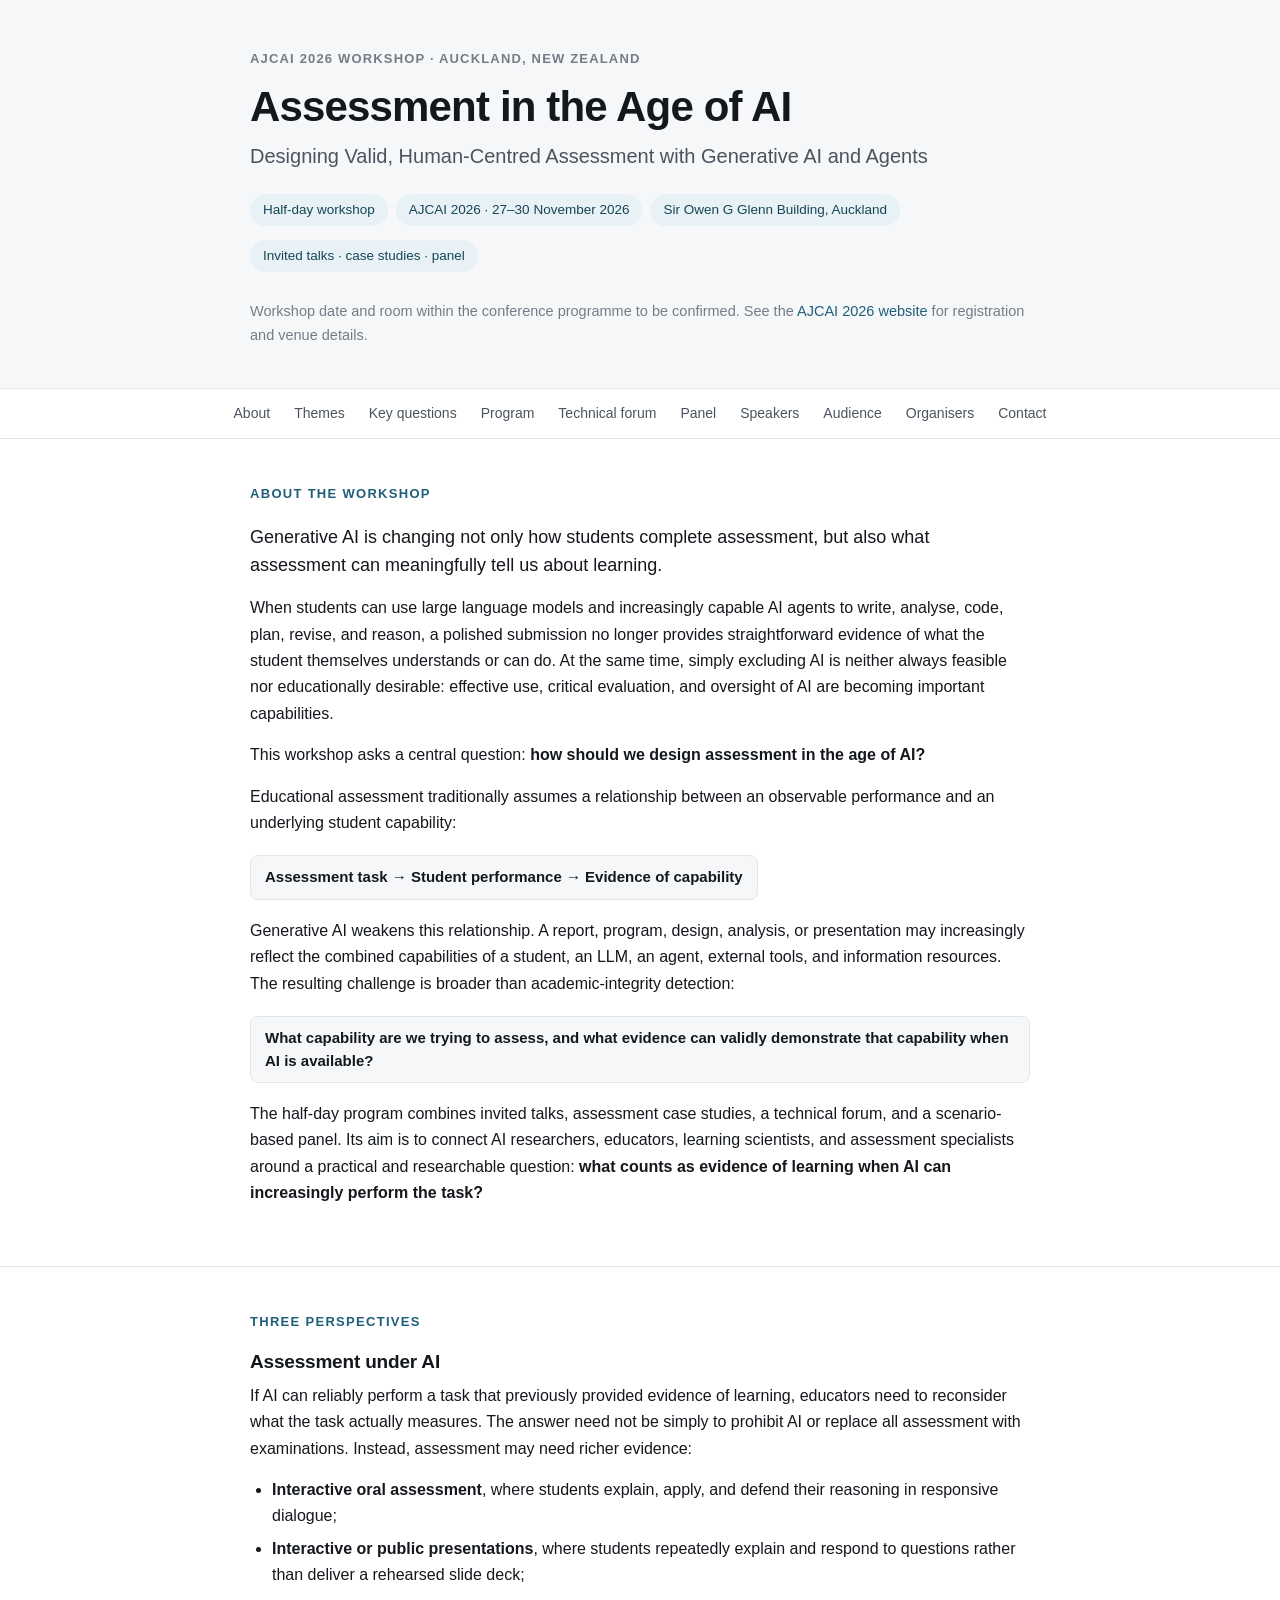
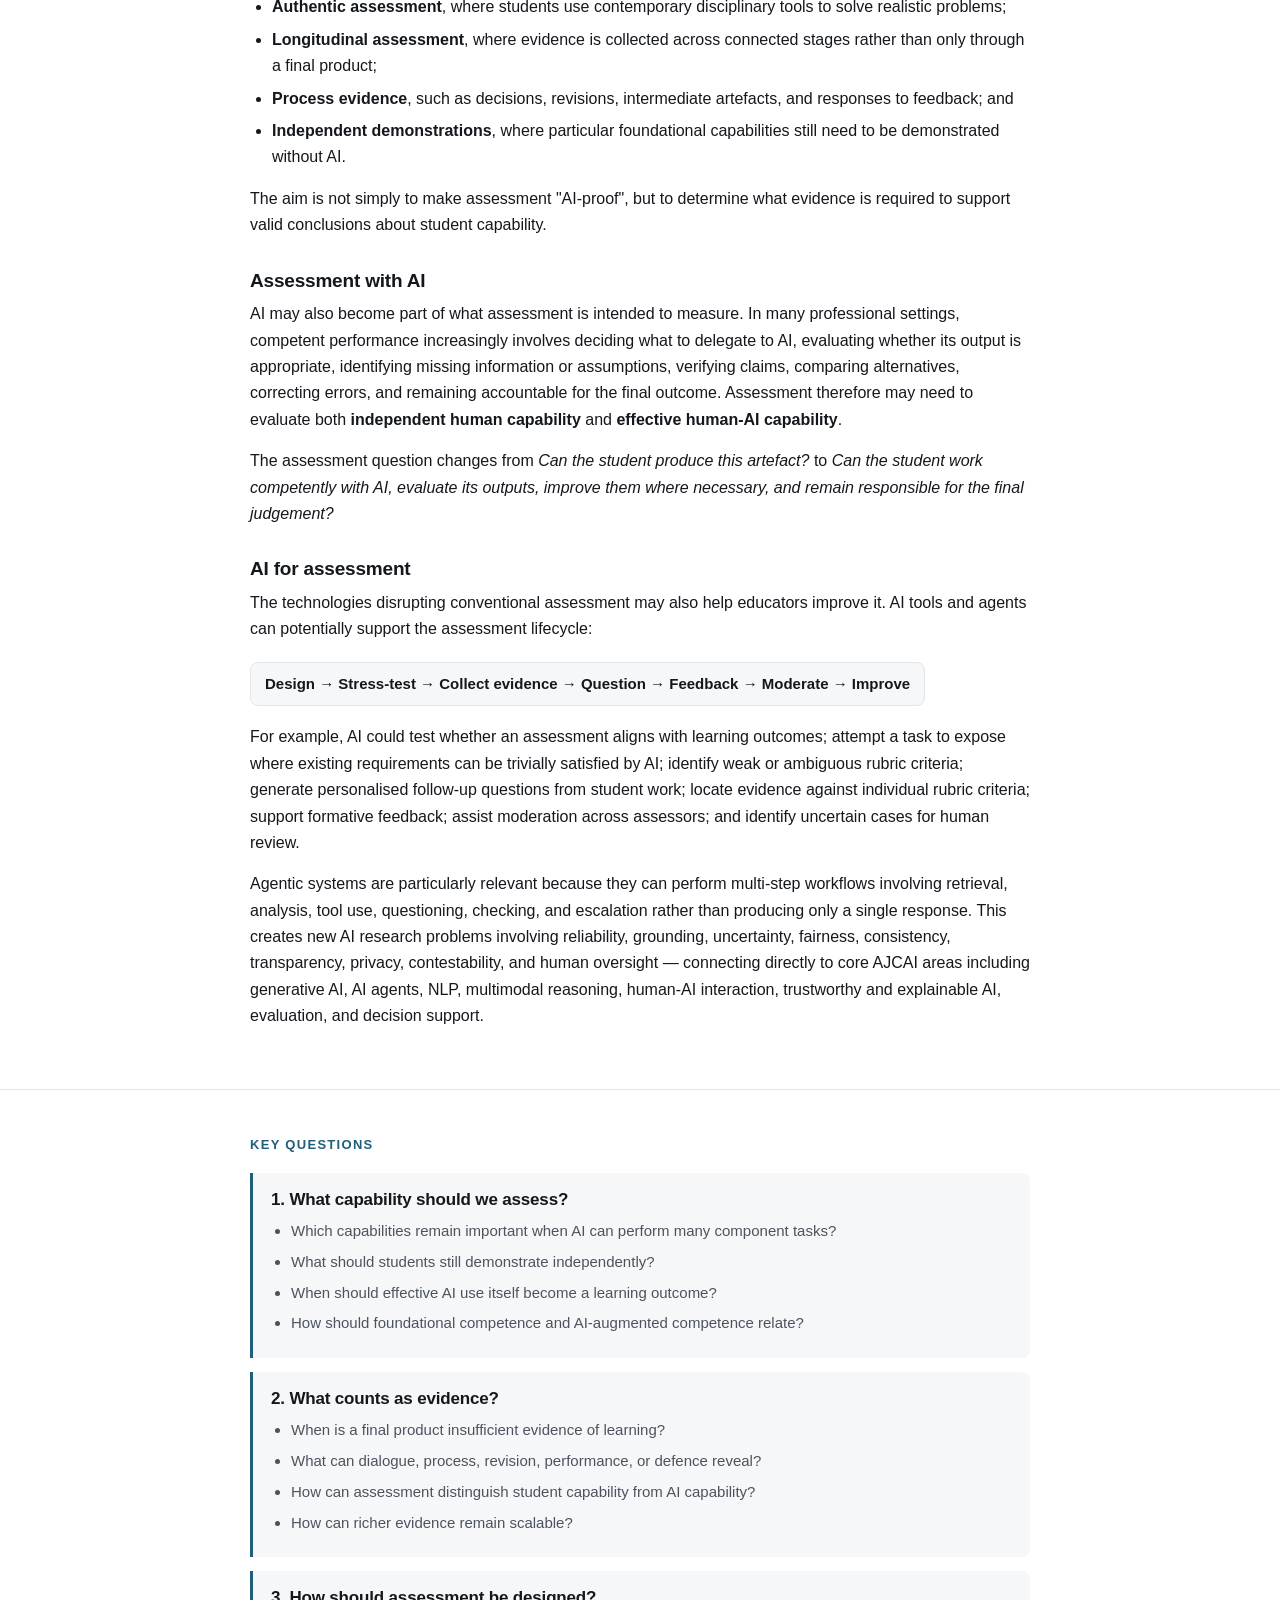
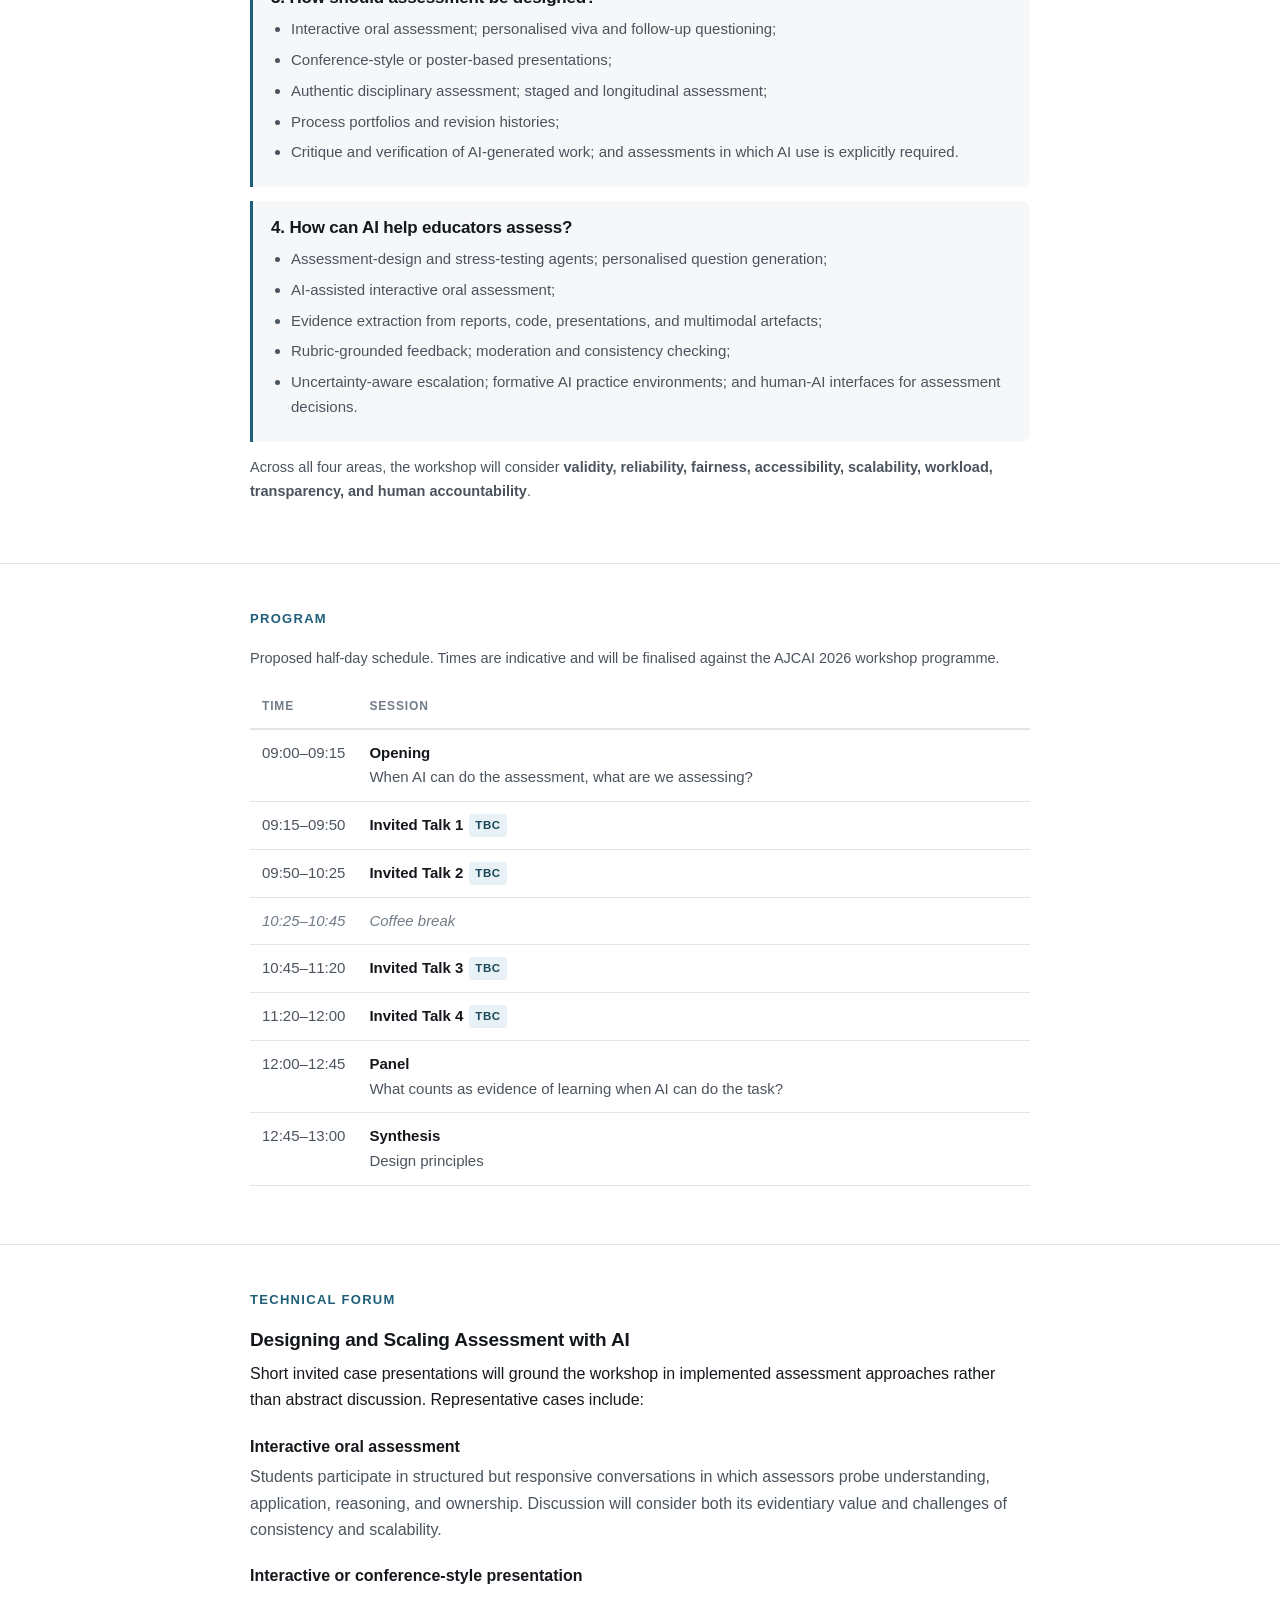
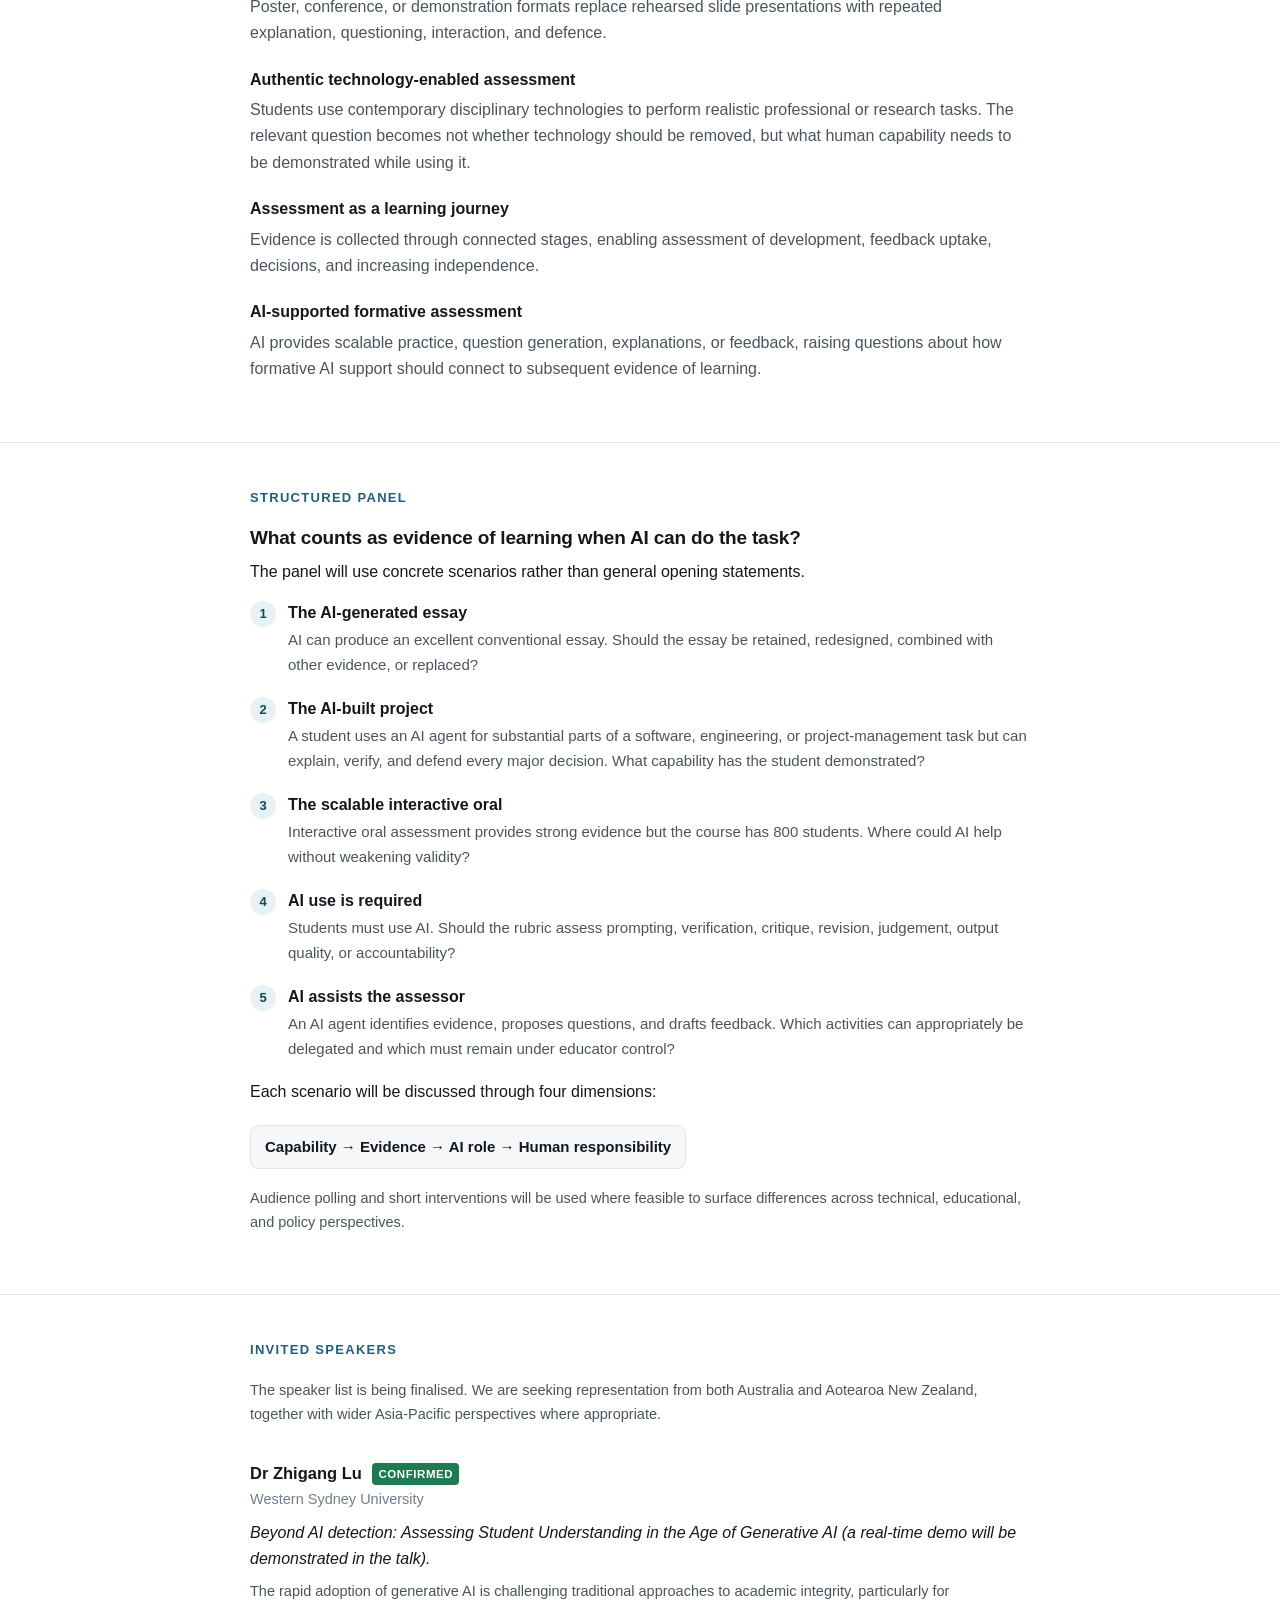
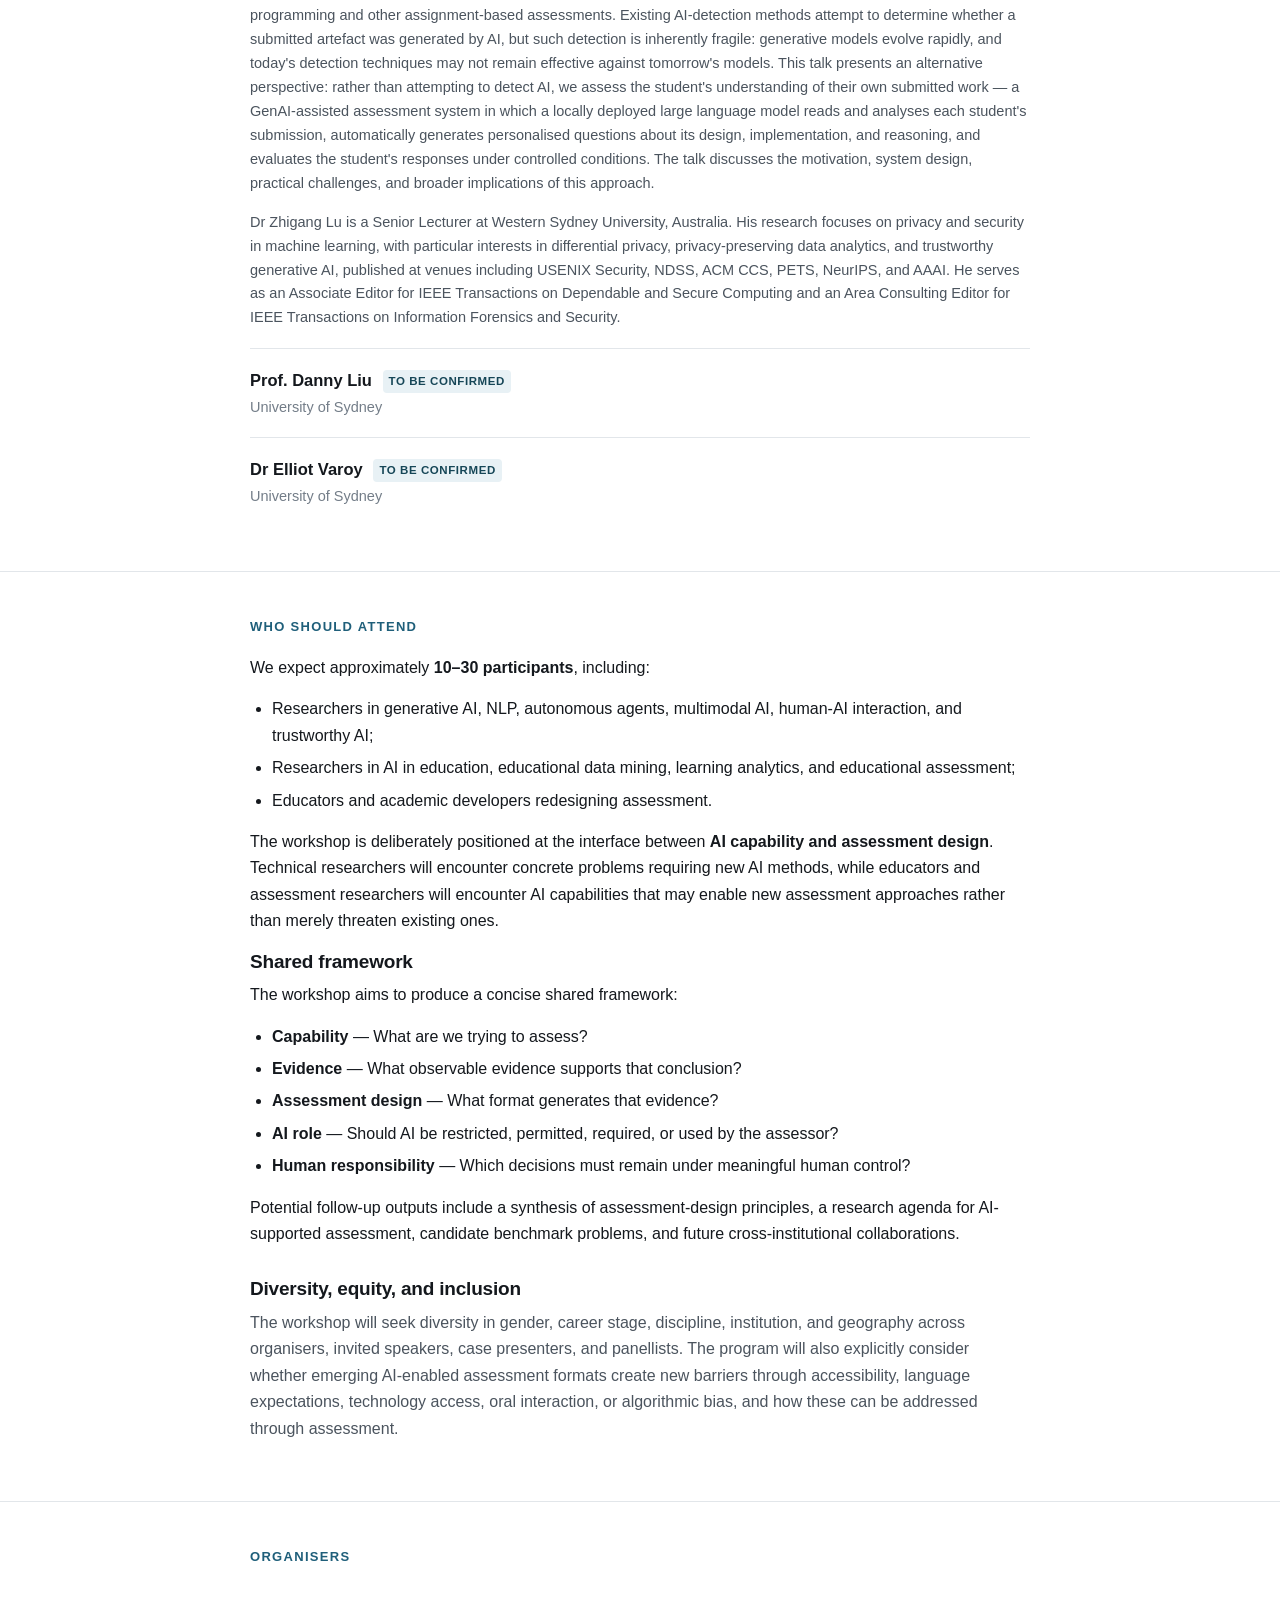
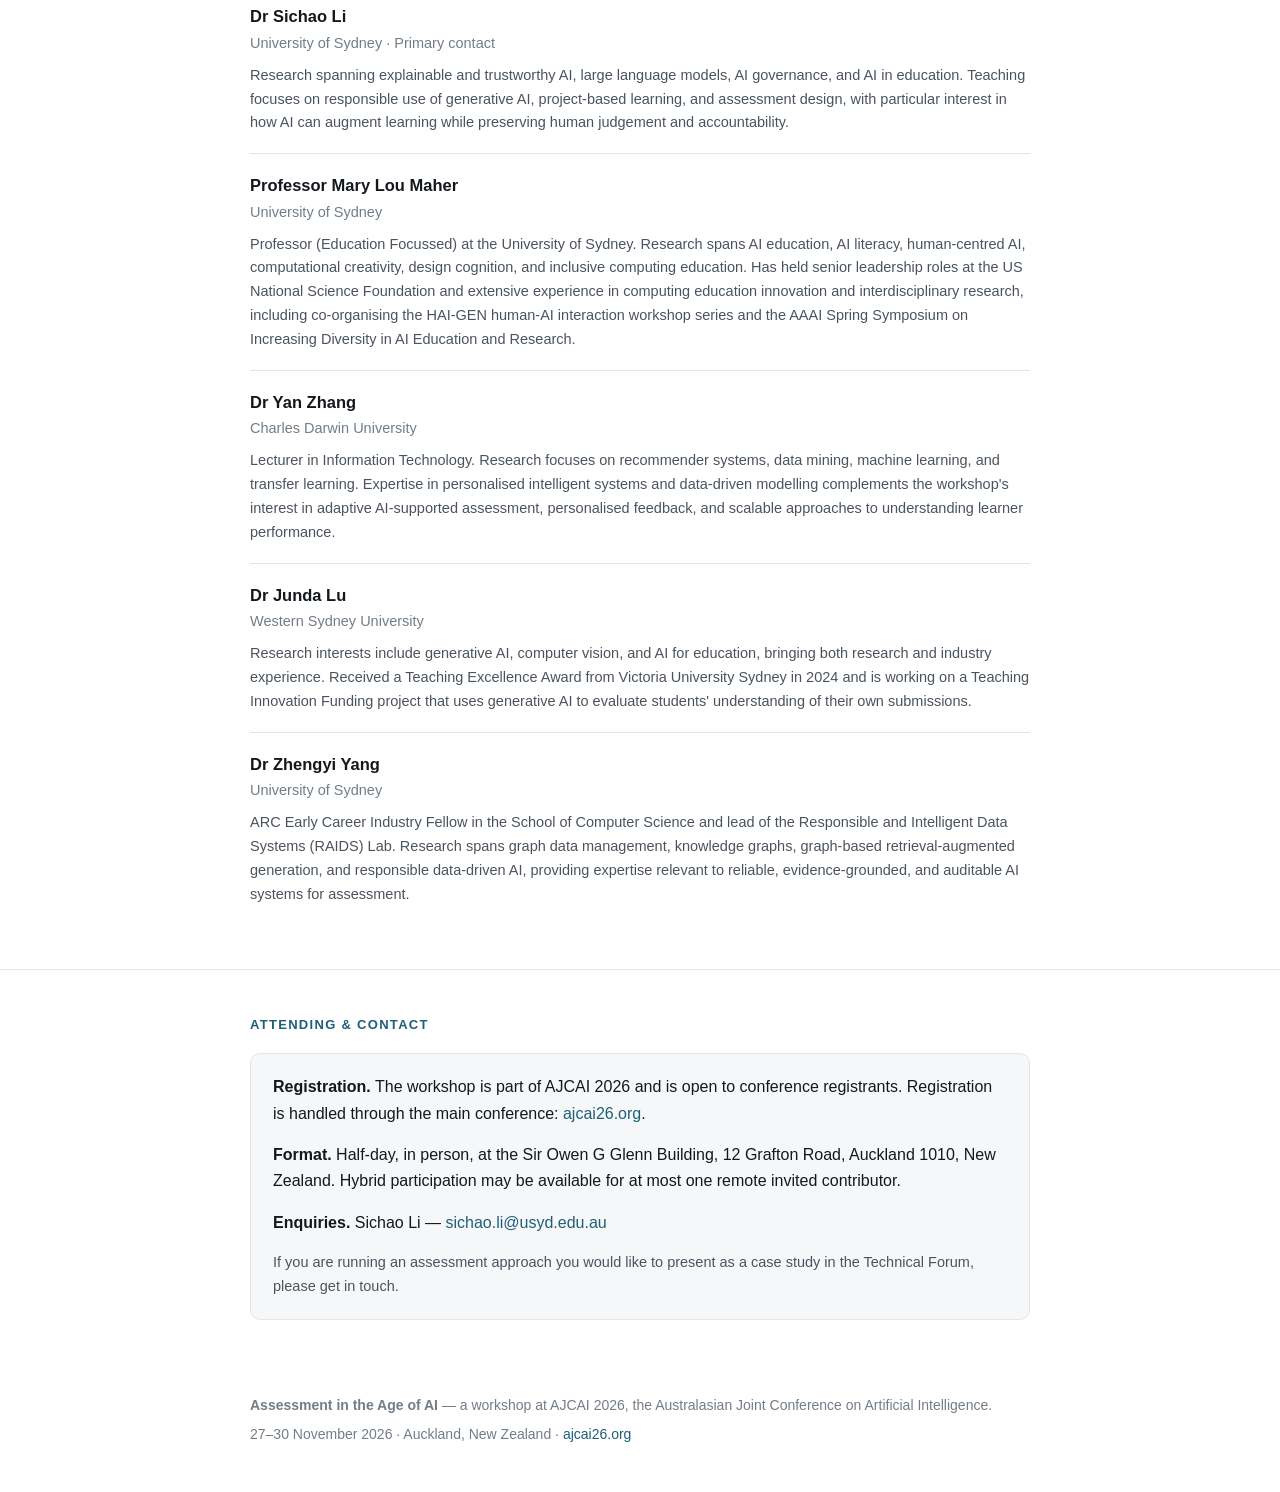
==== index.html @ f1d62c98 "Add files via upload" ====
<!DOCTYPE html>
<html lang="en">
<head>
<meta charset="utf-8">
<meta name="viewport" content="width=device-width, initial-scale=1, viewport-fit=cover">
<title>Assessment in the Age of AI — AJCAI 2026 Workshop</title>
<meta name="description" content="Half-day workshop at AJCAI 2026, Auckland: designing valid, human-centred assessment with generative AI and agents.">
<meta property="og:title" content="Assessment in the Age of AI — AJCAI 2026 Workshop">
<meta property="og:description" content="Half-day workshop at AJCAI 2026, Auckland, New Zealand. What counts as evidence of learning when AI can perform the task?">
<meta property="og:type" content="website">
<style>
  :root{
    --bg:#ffffff;
    --bg-alt:#f6f7f9;
    --ink:#14181d;
    --ink-soft:#4b545e;
    --ink-faint:#737d88;
    --rule:#e2e6ea;
    --accent:#1f5f7a;
    --accent-soft:#e8f1f5;
    --accent-ink:#164657;
    --maxw:820px;
  }
  @media (prefers-color-scheme: dark){
    :root{
      --bg:#14171a;
      --bg-alt:#1b1f23;
      --ink:#e9edf1;
      --ink-soft:#b4bcc5;
      --ink-faint:#8d96a0;
      --rule:#2b3137;
      --accent:#7fc0dc;
      --accent-soft:#1d2a31;
      --accent-ink:#a6d6ec;
    }
  }
  *{box-sizing:border-box}
  html{scroll-behavior:smooth;scroll-padding-top:70px}
  body{
    margin:0;
    background:var(--bg);
    color:var(--ink);
    font:16px/1.65 -apple-system,BlinkMacSystemFont,"Segoe UI",Inter,Roboto,Helvetica,Arial,sans-serif;
    -webkit-font-smoothing:antialiased;
  }
  a{color:var(--accent);text-decoration:none}
  a:hover{text-decoration:underline}
  .wrap{max-width:var(--maxw);margin:0 auto;padding:0 20px}

  /* ---------- header ---------- */
  header.hero{
    border-bottom:1px solid var(--rule);
    background:var(--bg-alt);
    padding:calc(48px + env(safe-area-inset-top,0px)) 0 40px;
  }
  .eyebrow{
    font-size:13px;letter-spacing:.09em;text-transform:uppercase;
    color:var(--ink-faint);font-weight:600;margin:0 0 14px;
  }
  h1{
    font-size:clamp(28px,5.2vw,42px);
    line-height:1.15;letter-spacing:-.02em;margin:0 0 10px;font-weight:700;
  }
  .subtitle{
    font-size:clamp(16px,2.6vw,20px);color:var(--ink-soft);
    margin:0 0 24px;font-weight:400;line-height:1.4;
  }
  .facts{display:flex;flex-wrap:wrap;gap:8px;margin:0 0 22px;padding:0;list-style:none}
  .facts li{
    background:var(--accent-soft);color:var(--accent-ink);
    border-radius:999px;padding:5px 13px;font-size:13.5px;font-weight:500;
  }
  .hero-note{font-size:14.5px;color:var(--ink-faint);margin:0}

  /* ---------- nav ---------- */
  nav{
    position:sticky;top:env(safe-area-inset-top,0px);z-index:10;
    background:var(--bg);
    background:color-mix(in srgb,var(--bg) 92%,transparent);
    backdrop-filter:saturate(140%) blur(8px);
    border-bottom:1px solid var(--rule);
  }
  nav .wrap{display:flex;gap:2px;overflow-x:auto;padding-top:4px;padding-bottom:4px;-webkit-overflow-scrolling:touch}
  @media (min-width:700px){
    nav .wrap{flex-wrap:wrap;overflow-x:visible;justify-content:center;max-width:1060px}
  }
  nav a{
    white-space:nowrap;padding:9px 11px;font-size:14px;font-weight:500;
    color:var(--ink-soft);border-radius:6px;
  }
  nav a:hover{background:var(--bg-alt);color:var(--ink);text-decoration:none}

  /* ---------- sections ---------- */
  section{padding:44px 0;border-bottom:1px solid var(--rule)}
  section:last-of-type{border-bottom:none}
  h2{
    font-size:13px;letter-spacing:.1em;text-transform:uppercase;
    color:var(--accent);font-weight:700;margin:0 0 18px;
  }
  h3{font-size:19px;line-height:1.3;margin:30px 0 8px;font-weight:650;letter-spacing:-.01em}
  h3:first-of-type{margin-top:0}
  h4{font-size:16px;margin:20px 0 4px;font-weight:650}
  p{margin:0 0 15px}
  p.lead{font-size:18px;line-height:1.6}
  ul{margin:0 0 15px;padding-left:22px}
  li{margin:0 0 6px}
  strong{font-weight:650}
  .muted{color:var(--ink-soft)}
  .small{font-size:14.5px}

  .chain{
    display:inline-block;background:var(--bg-alt);border:1px solid var(--rule);
    border-radius:8px;padding:10px 14px;font-size:15px;font-weight:600;
    margin:4px 0 18px;line-height:1.5;
  }

  .qcard{
    border-left:3px solid var(--accent);
    background:var(--bg-alt);
    border-radius:0 8px 8px 0;
    padding:16px 18px;margin:0 0 14px;
  }
  .qcard h3{margin:0 0 8px;font-size:17px}
  .qcard ul{margin:0;padding-left:20px}
  .qcard li{font-size:15px;color:var(--ink-soft)}

  /* ---------- program table ---------- */
  .table-scroll{overflow-x:auto;margin:0 0 14px}
  table{border-collapse:collapse;width:100%;font-size:15px;min-width:460px}
  th,td{text-align:left;padding:11px 12px;border-bottom:1px solid var(--rule);vertical-align:top}
  th{
    font-size:12px;letter-spacing:.07em;text-transform:uppercase;
    color:var(--ink-faint);font-weight:600;border-bottom:2px solid var(--rule);
  }
  td.time{white-space:nowrap;font-variant-numeric:tabular-nums;color:var(--ink-soft);width:1%}
  td .sess{font-weight:650}
  tr.brk td{color:var(--ink-faint);font-style:italic}
  .tbd{
    display:inline-block;font-size:11.5px;letter-spacing:.05em;text-transform:uppercase;
    background:var(--accent-soft);color:var(--accent-ink);border-radius:4px;
    padding:2px 6px;font-weight:650;vertical-align:1px;margin-left:6px;
  }

  /* ---------- people ---------- */
  .person{padding:18px 0;border-bottom:1px solid var(--rule)}
  .person:last-child{border-bottom:none}
  .person .name{font-weight:650;font-size:16.5px;margin:0}
  .person .affil{color:var(--ink-faint);font-size:14.5px;margin:1px 0 8px}
  .person p:last-child{margin-bottom:0}
  .talk-title{font-style:italic;margin:0 0 8px}

  .grid{display:grid;grid-template-columns:repeat(auto-fit,minmax(230px,1fr));gap:18px}
  .grid .person{border-bottom:none;padding:0}

  /* ---------- scenarios ---------- */
  ol.scen{counter-reset:s;list-style:none;padding:0;margin:0 0 18px}
  ol.scen li{
    counter-increment:s;position:relative;padding:0 0 0 38px;margin:0 0 18px;
  }
  ol.scen li::before{
    content:counter(s);position:absolute;left:0;top:1px;
    width:26px;height:26px;border-radius:50%;
    background:var(--accent-soft);color:var(--accent-ink);
    font-size:13px;font-weight:700;display:grid;place-items:center;
  }
  ol.scen .sname{font-weight:650;display:block}
  ol.scen p{margin:2px 0 0;color:var(--ink-soft);font-size:15px}

  /* ---------- contact ---------- */
  .contact-box{
    background:var(--bg-alt);border:1px solid var(--rule);
    border-radius:10px;padding:20px 22px;
  }
  .contact-box p:last-child{margin-bottom:0}

  footer{
    padding:30px 0 calc(40px + env(safe-area-inset-bottom,0px));
    color:var(--ink-faint);font-size:14px;
  }
  footer p{margin:0 0 6px}
</style>
</head>
<body>

<header class="hero">
  <div class="wrap">
    <p class="eyebrow">AJCAI 2026 Workshop · Auckland, New Zealand</p>
    <h1>Assessment in the Age of AI</h1>
    <p class="subtitle">Designing Valid, Human-Centred Assessment with Generative AI and Agents</p>
    <ul class="facts">
      <li>Half-day workshop</li>
      <li>AJCAI 2026 · 27–30 November 2026</li>
      <li>Sir Owen G Glenn Building, Auckland</li>
      <li>Invited talks · case studies · panel</li>
    </ul>
    <p class="hero-note">Workshop date and room within the conference programme to be confirmed. See the <a href="https://ajcai26.org/">AJCAI 2026 website</a> for registration and venue details.</p>
  </div>
</header>

<nav>
  <div class="wrap">
    <a href="#about">About</a>
    <a href="#themes">Themes</a>
    <a href="#questions">Key questions</a>
    <a href="#program">Program</a>
    <a href="#forum">Technical forum</a>
    <a href="#panel">Panel</a>
    <a href="#speakers">Speakers</a>
    <a href="#audience">Audience</a>
    <a href="#organisers">Organisers</a>
    <a href="#contact">Contact</a>
  </div>
</nav>

<main>

<section id="about">
  <div class="wrap">
    <h2>About the workshop</h2>
    <p class="lead">Generative AI is changing not only how students complete assessment, but also what assessment can meaningfully tell us about learning.</p>
    <p>When students can use large language models and increasingly capable AI agents to write, analyse, code, plan, revise, and reason, a polished submission no longer provides straightforward evidence of what the student themselves understands or can do. At the same time, simply excluding AI is neither always feasible nor educationally desirable: effective use, critical evaluation, and oversight of AI are becoming important capabilities.</p>
    <p>This workshop asks a central question: <strong>how should we design assessment in the age of AI?</strong></p>
    <p>Educational assessment traditionally assumes a relationship between an observable performance and an underlying student capability:</p>
    <p class="chain">Assessment task → Student performance → Evidence of capability</p>
    <p>Generative AI weakens this relationship. A report, program, design, analysis, or presentation may increasingly reflect the combined capabilities of a student, an LLM, an agent, external tools, and information resources. The resulting challenge is broader than academic-integrity detection:</p>
    <p class="chain">What capability are we trying to assess, and what evidence can validly demonstrate that capability when AI is available?</p>
    <p>The half-day program combines invited talks, assessment case studies, a technical forum, and a scenario-based panel. Its aim is to connect AI researchers, educators, learning scientists, and assessment specialists around a practical and researchable question: <strong>what counts as evidence of learning when AI can increasingly perform the task?</strong></p>
  </div>
</section>

<section id="themes">
  <div class="wrap">
    <h2>Three perspectives</h2>

    <h3>Assessment under AI</h3>
    <p>If AI can reliably perform a task that previously provided evidence of learning, educators need to reconsider what the task actually measures. The answer need not be simply to prohibit AI or replace all assessment with examinations. Instead, assessment may need richer evidence:</p>
    <ul>
      <li><strong>Interactive oral assessment</strong>, where students explain, apply, and defend their reasoning in responsive dialogue;</li>
      <li><strong>Interactive or public presentations</strong>, where students repeatedly explain and respond to questions rather than deliver a rehearsed slide deck;</li>
      <li><strong>Authentic assessment</strong>, where students use contemporary disciplinary tools to solve realistic problems;</li>
      <li><strong>Longitudinal assessment</strong>, where evidence is collected across connected stages rather than only through a final product;</li>
      <li><strong>Process evidence</strong>, such as decisions, revisions, intermediate artefacts, and responses to feedback; and</li>
      <li><strong>Independent demonstrations</strong>, where particular foundational capabilities still need to be demonstrated without AI.</li>
    </ul>
    <p>The aim is not simply to make assessment "AI-proof", but to determine what evidence is required to support valid conclusions about student capability.</p>

    <h3>Assessment with AI</h3>
    <p>AI may also become part of what assessment is intended to measure. In many professional settings, competent performance increasingly involves deciding what to delegate to AI, evaluating whether its output is appropriate, identifying missing information or assumptions, verifying claims, comparing alternatives, correcting errors, and remaining accountable for the final outcome. Assessment therefore may need to evaluate both <strong>independent human capability</strong> and <strong>effective human-AI capability</strong>.</p>
    <p>The assessment question changes from <em>Can the student produce this artefact?</em> to <em>Can the student work competently with AI, evaluate its outputs, improve them where necessary, and remain responsible for the final judgement?</em></p>

    <h3>AI for assessment</h3>
    <p>The technologies disrupting conventional assessment may also help educators improve it. AI tools and agents can potentially support the assessment lifecycle:</p>
    <p class="chain">Design → Stress-test → Collect evidence → Question → Feedback → Moderate → Improve</p>
    <p>For example, AI could test whether an assessment aligns with learning outcomes; attempt a task to expose where existing requirements can be trivially satisfied by AI; identify weak or ambiguous rubric criteria; generate personalised follow-up questions from student work; locate evidence against individual rubric criteria; support formative feedback; assist moderation across assessors; and identify uncertain cases for human review.</p>
    <p>Agentic systems are particularly relevant because they can perform multi-step workflows involving retrieval, analysis, tool use, questioning, checking, and escalation rather than producing only a single response. This creates new AI research problems involving reliability, grounding, uncertainty, fairness, consistency, transparency, privacy, contestability, and human oversight — connecting directly to core AJCAI areas including generative AI, AI agents, NLP, multimodal reasoning, human-AI interaction, trustworthy and explainable AI, evaluation, and decision support.</p>
  </div>
</section>

<section id="questions">
  <div class="wrap">
    <h2>Key questions</h2>

    <div class="qcard">
      <h3>1. What capability should we assess?</h3>
      <ul>
        <li>Which capabilities remain important when AI can perform many component tasks?</li>
        <li>What should students still demonstrate independently?</li>
        <li>When should effective AI use itself become a learning outcome?</li>
        <li>How should foundational competence and AI-augmented competence relate?</li>
      </ul>
    </div>

    <div class="qcard">
      <h3>2. What counts as evidence?</h3>
      <ul>
        <li>When is a final product insufficient evidence of learning?</li>
        <li>What can dialogue, process, revision, performance, or defence reveal?</li>
        <li>How can assessment distinguish student capability from AI capability?</li>
        <li>How can richer evidence remain scalable?</li>
      </ul>
    </div>

    <div class="qcard">
      <h3>3. How should assessment be designed?</h3>
      <ul>
        <li>Interactive oral assessment; personalised viva and follow-up questioning;</li>
        <li>Conference-style or poster-based presentations;</li>
        <li>Authentic disciplinary assessment; staged and longitudinal assessment;</li>
        <li>Process portfolios and revision histories;</li>
        <li>Critique and verification of AI-generated work; and assessments in which AI use is explicitly required.</li>
      </ul>
    </div>

    <div class="qcard">
      <h3>4. How can AI help educators assess?</h3>
      <ul>
        <li>Assessment-design and stress-testing agents; personalised question generation;</li>
        <li>AI-assisted interactive oral assessment;</li>
        <li>Evidence extraction from reports, code, presentations, and multimodal artefacts;</li>
        <li>Rubric-grounded feedback; moderation and consistency checking;</li>
        <li>Uncertainty-aware escalation; formative AI practice environments; and human-AI interfaces for assessment decisions.</li>
      </ul>
    </div>

    <p class="small muted">Across all four areas, the workshop will consider <strong>validity, reliability, fairness, accessibility, scalability, workload, transparency, and human accountability</strong>.</p>
  </div>
</section>

<section id="program">
  <div class="wrap">
    <h2>Program</h2>
    <p class="small muted">Proposed half-day schedule. Times are indicative and will be finalised against the AJCAI 2026 workshop programme.</p>
    <div class="table-scroll">
      <table>
        <thead>
          <tr><th>Time</th><th>Session</th></tr>
        </thead>
        <tbody>
          <tr>
            <td class="time">09:00–09:15</td>
            <td><span class="sess">Opening</span><br><span class="muted">When AI can do the assessment, what are we assessing?</span></td>
          </tr>
          <tr><td class="time">09:15–09:50</td><td><span class="sess">Invited Talk 1</span><span class="tbd">TBC</span></td></tr>
          <tr><td class="time">09:50–10:25</td><td><span class="sess">Invited Talk 2</span><span class="tbd">TBC</span></td></tr>
          <tr class="brk"><td class="time">10:25–10:45</td><td>Coffee break</td></tr>
          <tr><td class="time">10:45–11:20</td><td><span class="sess">Invited Talk 3</span><span class="tbd">TBC</span></td></tr>
          <tr><td class="time">11:20–12:00</td><td><span class="sess">Invited Talk 4</span><span class="tbd">TBC</span></td></tr>
          <tr>
            <td class="time">12:00–12:45</td>
            <td><span class="sess">Panel</span><br><span class="muted">What counts as evidence of learning when AI can do the task?</span></td>
          </tr>
          <tr>
            <td class="time">12:45–13:00</td>
            <td><span class="sess">Synthesis</span><br><span class="muted">Design principles</span></td>
          </tr>
        </tbody>
      </table>
    </div>
  </div>
</section>

<section id="forum">
  <div class="wrap">
    <h2>Technical forum</h2>
    <h3>Designing and Scaling Assessment with AI</h3>
    <p>Short invited case presentations will ground the workshop in implemented assessment approaches rather than abstract discussion. Representative cases include:</p>

    <h4>Interactive oral assessment</h4>
    <p class="muted">Students participate in structured but responsive conversations in which assessors probe understanding, application, reasoning, and ownership. Discussion will consider both its evidentiary value and challenges of consistency and scalability.</p>

    <h4>Interactive or conference-style presentation</h4>
    <p class="muted">Poster, conference, or demonstration formats replace rehearsed slide presentations with repeated explanation, questioning, interaction, and defence.</p>

    <h4>Authentic technology-enabled assessment</h4>
    <p class="muted">Students use contemporary disciplinary technologies to perform realistic professional or research tasks. The relevant question becomes not whether technology should be removed, but what human capability needs to be demonstrated while using it.</p>

    <h4>Assessment as a learning journey</h4>
    <p class="muted">Evidence is collected through connected stages, enabling assessment of development, feedback uptake, decisions, and increasing independence.</p>

    <h4>AI-supported formative assessment</h4>
    <p class="muted">AI provides scalable practice, question generation, explanations, or feedback, raising questions about how formative AI support should connect to subsequent evidence of learning.</p>
  </div>
</section>

<section id="panel">
  <div class="wrap">
    <h2>Structured panel</h2>
    <h3>What counts as evidence of learning when AI can do the task?</h3>
    <p>The panel will use concrete scenarios rather than general opening statements.</p>
    <ol class="scen">
      <li>
        <span class="sname">The AI-generated essay</span>
        <p>AI can produce an excellent conventional essay. Should the essay be retained, redesigned, combined with other evidence, or replaced?</p>
      </li>
      <li>
        <span class="sname">The AI-built project</span>
        <p>A student uses an AI agent for substantial parts of a software, engineering, or project-management task but can explain, verify, and defend every major decision. What capability has the student demonstrated?</p>
      </li>
      <li>
        <span class="sname">The scalable interactive oral</span>
        <p>Interactive oral assessment provides strong evidence but the course has 800 students. Where could AI help without weakening validity?</p>
      </li>
      <li>
        <span class="sname">AI use is required</span>
        <p>Students must use AI. Should the rubric assess prompting, verification, critique, revision, judgement, output quality, or accountability?</p>
      </li>
      <li>
        <span class="sname">AI assists the assessor</span>
        <p>An AI agent identifies evidence, proposes questions, and drafts feedback. Which activities can appropriately be delegated and which must remain under educator control?</p>
      </li>
    </ol>
    <p>Each scenario will be discussed through four dimensions:</p>
    <p class="chain">Capability → Evidence → AI role → Human responsibility</p>
    <p class="small muted">Audience polling and short interventions will be used where feasible to surface differences across technical, educational, and policy perspectives.</p>
  </div>
</section>

<section id="speakers">
  <div class="wrap">
    <h2>Invited speakers</h2>
    <p class="small muted">The speaker list is being finalised. We are seeking representation from both Australia and Aotearoa New Zealand, together with wider Asia-Pacific perspectives where appropriate.</p>

    <div class="person">
      <p class="name">Dr Zhigang Lu <span class="tbd" style="background:#1f7a52;color:#fff">Confirmed</span></p>
      <p class="affil">Western Sydney University</p>
      <p class="talk-title">Beyond AI detection: Assessing Student Understanding in the Age of Generative AI (a real-time demo will be demonstrated in the talk).</p>
      <p class="muted small">The rapid adoption of generative AI is challenging traditional approaches to academic integrity, particularly for programming and other assignment-based assessments. Existing AI-detection methods attempt to determine whether a submitted artefact was generated by AI, but such detection is inherently fragile: generative models evolve rapidly, and today's detection techniques may not remain effective against tomorrow's models. This talk presents an alternative perspective: rather than attempting to detect AI, we assess the student's understanding of their own submitted work — a GenAI-assisted assessment system in which a locally deployed large language model reads and analyses each student's submission, automatically generates personalised questions about its design, implementation, and reasoning, and evaluates the student's responses under controlled conditions. The talk discusses the motivation, system design, practical challenges, and broader implications of this approach.</p>
      <p class="muted small">Dr Zhigang Lu is a Senior Lecturer at Western Sydney University, Australia. His research focuses on privacy and security in machine learning, with particular interests in differential privacy, privacy-preserving data analytics, and trustworthy generative AI, published at venues including USENIX Security, NDSS, ACM CCS, PETS, NeurIPS, and AAAI. He serves as an Associate Editor for IEEE Transactions on Dependable and Secure Computing and an Area Consulting Editor for IEEE Transactions on Information Forensics and Security.</p>
    </div>

    <div class="person">
      <p class="name">Prof. Danny Liu <span class="tbd">To be confirmed</span></p>
      <p class="affil">University of Sydney</p>
    </div>

    <div class="person">
      <p class="name">Dr Elliot Varoy <span class="tbd">To be confirmed</span></p>
      <p class="affil">University of Sydney</p>
    </div>
  </div>
</section>

<section id="audience">
  <div class="wrap">
    <h2>Who should attend</h2>
    <p>We expect approximately <strong>10–30 participants</strong>, including:</p>
    <ul>
      <li>Researchers in generative AI, NLP, autonomous agents, multimodal AI, human-AI interaction, and trustworthy AI;</li>
      <li>Researchers in AI in education, educational data mining, learning analytics, and educational assessment;</li>
      <li>Educators and academic developers redesigning assessment.</li>
    </ul>
    <p>The workshop is deliberately positioned at the interface between <strong>AI capability and assessment design</strong>. Technical researchers will encounter concrete problems requiring new AI methods, while educators and assessment researchers will encounter AI capabilities that may enable new assessment approaches rather than merely threaten existing ones.</p>

    <h3>Shared framework</h3>
    <p>The workshop aims to produce a concise shared framework:</p>
    <ul>
      <li><strong>Capability</strong> — What are we trying to assess?</li>
      <li><strong>Evidence</strong> — What observable evidence supports that conclusion?</li>
      <li><strong>Assessment design</strong> — What format generates that evidence?</li>
      <li><strong>AI role</strong> — Should AI be restricted, permitted, required, or used by the assessor?</li>
      <li><strong>Human responsibility</strong> — Which decisions must remain under meaningful human control?</li>
    </ul>
    <p>Potential follow-up outputs include a synthesis of assessment-design principles, a research agenda for AI-supported assessment, candidate benchmark problems, and future cross-institutional collaborations.</p>

    <h3>Diversity, equity, and inclusion</h3>
    <p class="muted">The workshop will seek diversity in gender, career stage, discipline, institution, and geography across organisers, invited speakers, case presenters, and panellists. The program will also explicitly consider whether emerging AI-enabled assessment formats create new barriers through accessibility, language expectations, technology access, oral interaction, or algorithmic bias, and how these can be addressed through assessment.</p>
  </div>
</section>

<section id="organisers">
  <div class="wrap">
    <h2>Organisers</h2>

    <div class="person">
      <p class="name">Dr Sichao Li</p>
      <p class="affil">University of Sydney · Primary contact</p>
      <p class="muted small">Research spanning explainable and trustworthy AI, large language models, AI governance, and AI in education. Teaching focuses on responsible use of generative AI, project-based learning, and assessment design, with particular interest in how AI can augment learning while preserving human judgement and accountability.</p>
    </div>

    <div class="person">
      <p class="name">Professor Mary Lou Maher</p>
      <p class="affil">University of Sydney</p>
      <p class="muted small">Professor (Education Focussed) at the University of Sydney. Research spans AI education, AI literacy, human-centred AI, computational creativity, design cognition, and inclusive computing education. Has held senior leadership roles at the US National Science Foundation and extensive experience in computing education innovation and interdisciplinary research, including co-organising the HAI-GEN human-AI interaction workshop series and the AAAI Spring Symposium on Increasing Diversity in AI Education and Research.</p>
    </div>

    <div class="person">
      <p class="name">Dr Yan Zhang</p>
      <p class="affil">Charles Darwin University</p>
      <p class="muted small">Lecturer in Information Technology. Research focuses on recommender systems, data mining, machine learning, and transfer learning. Expertise in personalised intelligent systems and data-driven modelling complements the workshop's interest in adaptive AI-supported assessment, personalised feedback, and scalable approaches to understanding learner performance.</p>
    </div>

    <div class="person">
      <p class="name">Dr Junda Lu</p>
      <p class="affil">Western Sydney University</p>
      <p class="muted small">Research interests include generative AI, computer vision, and AI for education, bringing both research and industry experience. Received a Teaching Excellence Award from Victoria University Sydney in 2024 and is working on a Teaching Innovation Funding project that uses generative AI to evaluate students' understanding of their own submissions.</p>
    </div>

    <div class="person">
      <p class="name">Dr Zhengyi Yang</p>
      <p class="affil">University of Sydney</p>
      <p class="muted small">ARC Early Career Industry Fellow in the School of Computer Science and lead of the Responsible and Intelligent Data Systems (RAIDS) Lab. Research spans graph data management, knowledge graphs, graph-based retrieval-augmented generation, and responsible data-driven AI, providing expertise relevant to reliable, evidence-grounded, and auditable AI systems for assessment.</p>
    </div>
  </div>
</section>

<section id="contact">
  <div class="wrap">
    <h2>Attending &amp; contact</h2>
    <div class="contact-box">
      <p><strong>Registration.</strong> The workshop is part of AJCAI 2026 and is open to conference registrants. Registration is handled through the main conference: <a href="https://ajcai26.org/">ajcai26.org</a>.</p>
      <p><strong>Format.</strong> Half-day, in person, at the Sir Owen G Glenn Building, 12 Grafton Road, Auckland 1010, New Zealand. Hybrid participation may be available for at most one remote invited contributor.</p>
      <p><strong>Enquiries.</strong> Sichao Li — <a href="mailto:sichao.li@usyd.edu.au">sichao.li@usyd.edu.au</a></p>
      <p class="small muted">If you are running an assessment approach you would like to present as a case study in the Technical Forum, please get in touch.</p>
    </div>
  </div>
</section>

</main>

<footer>
  <div class="wrap">
    <p><strong>Assessment in the Age of AI</strong> — a workshop at AJCAI 2026, the Australasian Joint Conference on Artificial Intelligence.</p>
    <p>27–30 November 2026 · Auckland, New Zealand · <a href="https://ajcai26.org/">ajcai26.org</a></p>
  </div>
</footer>

</body>
</html>
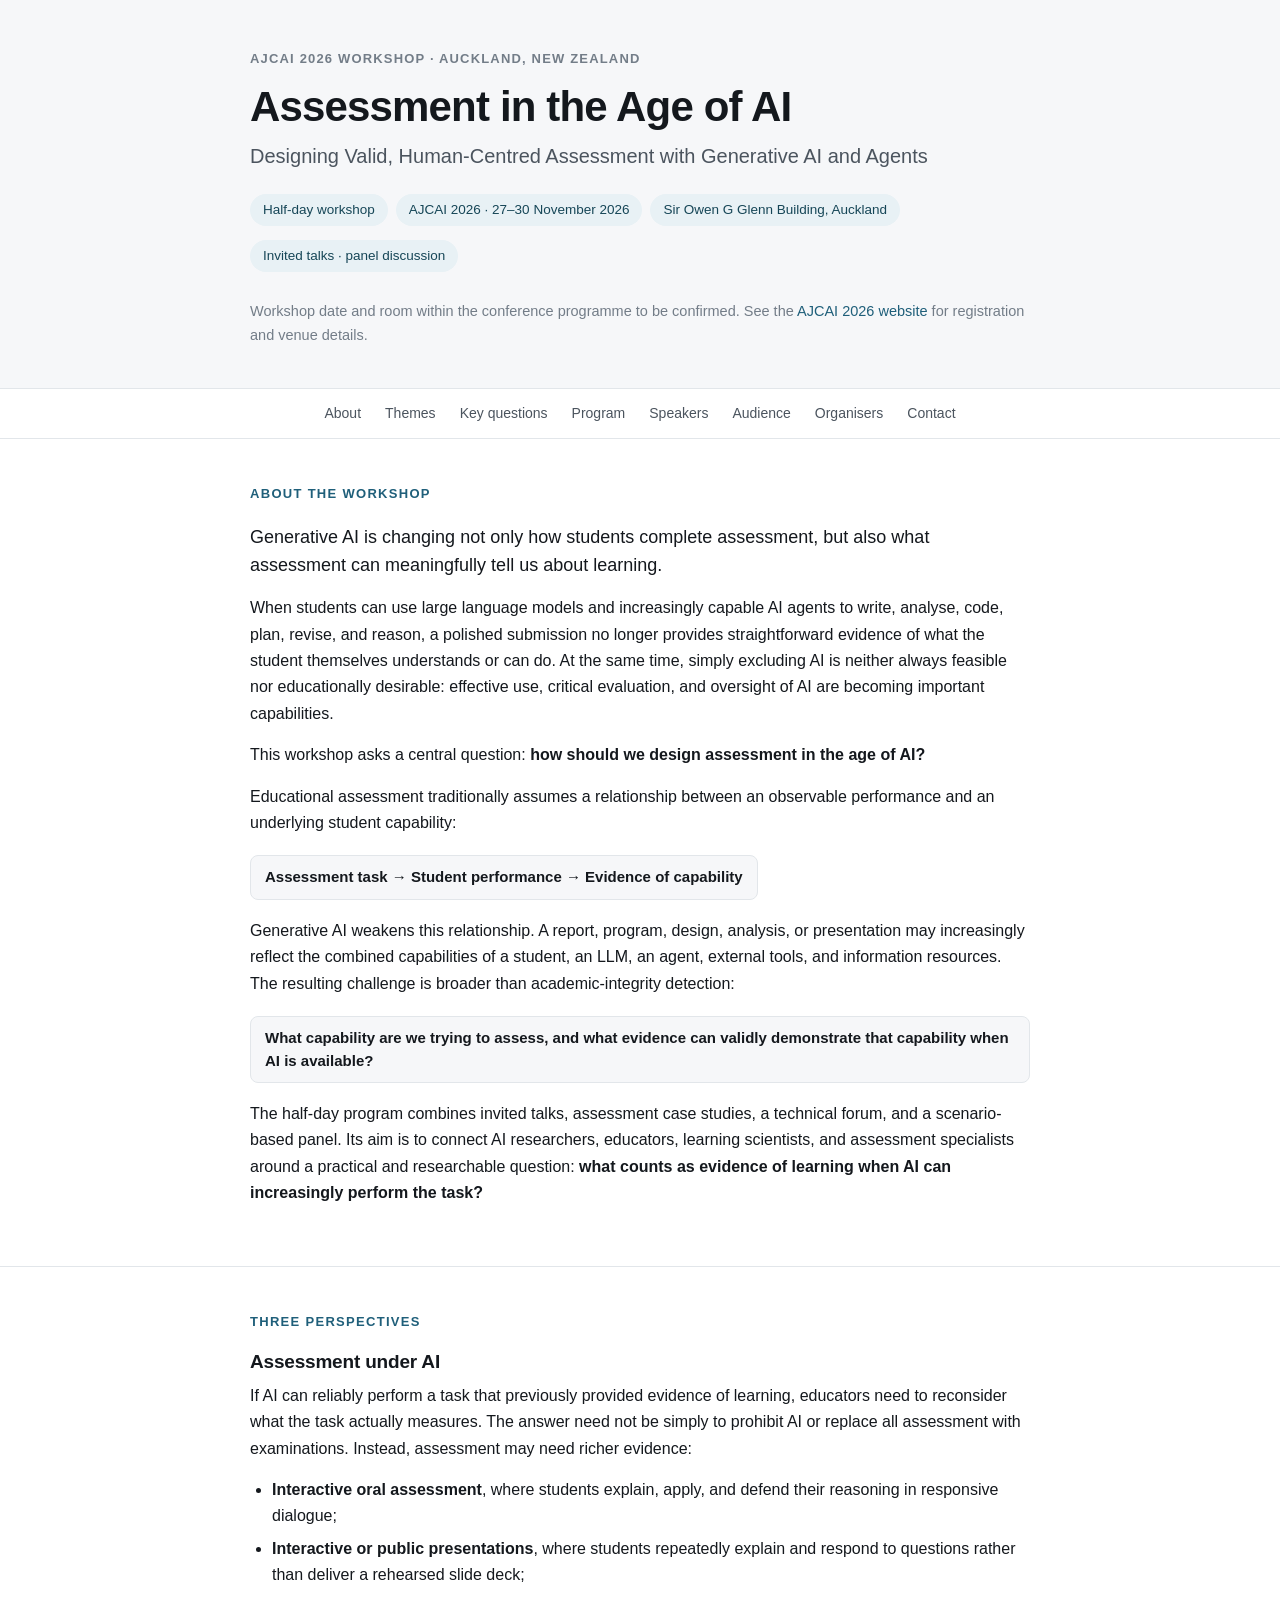
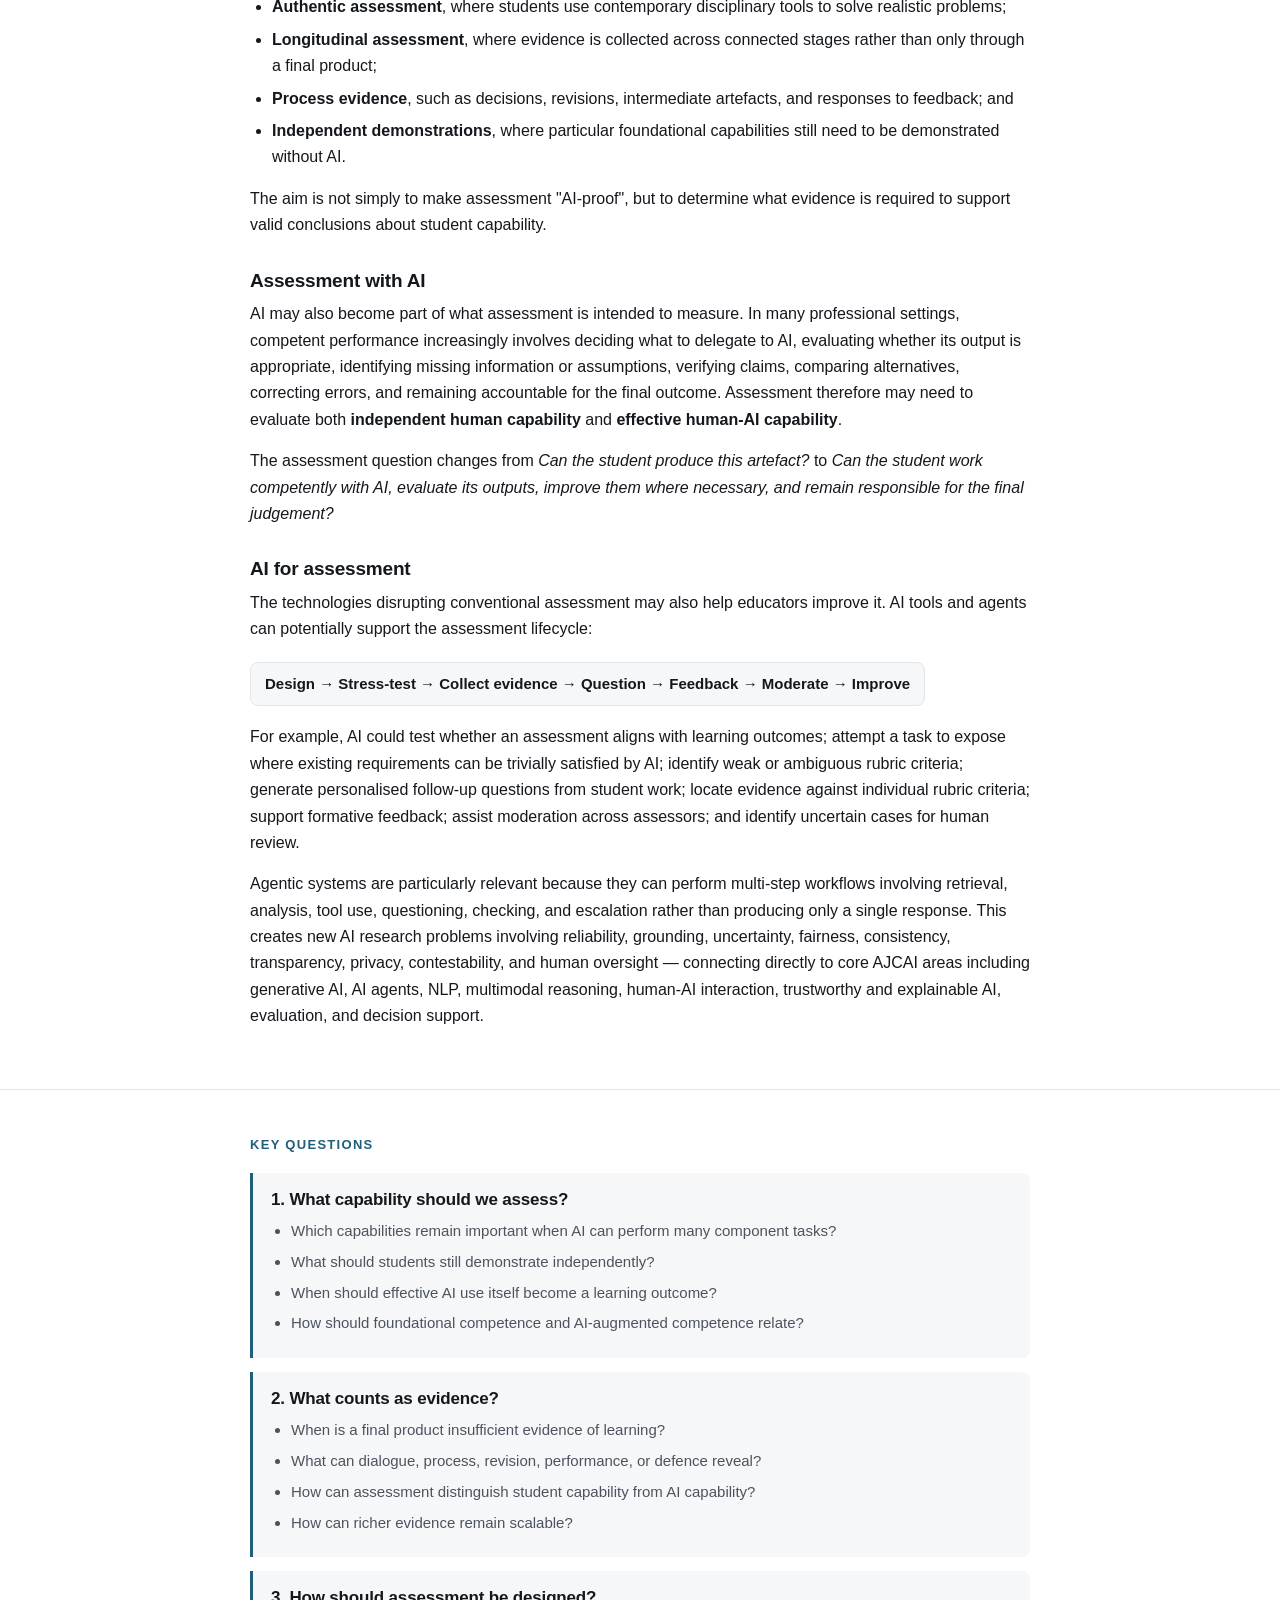
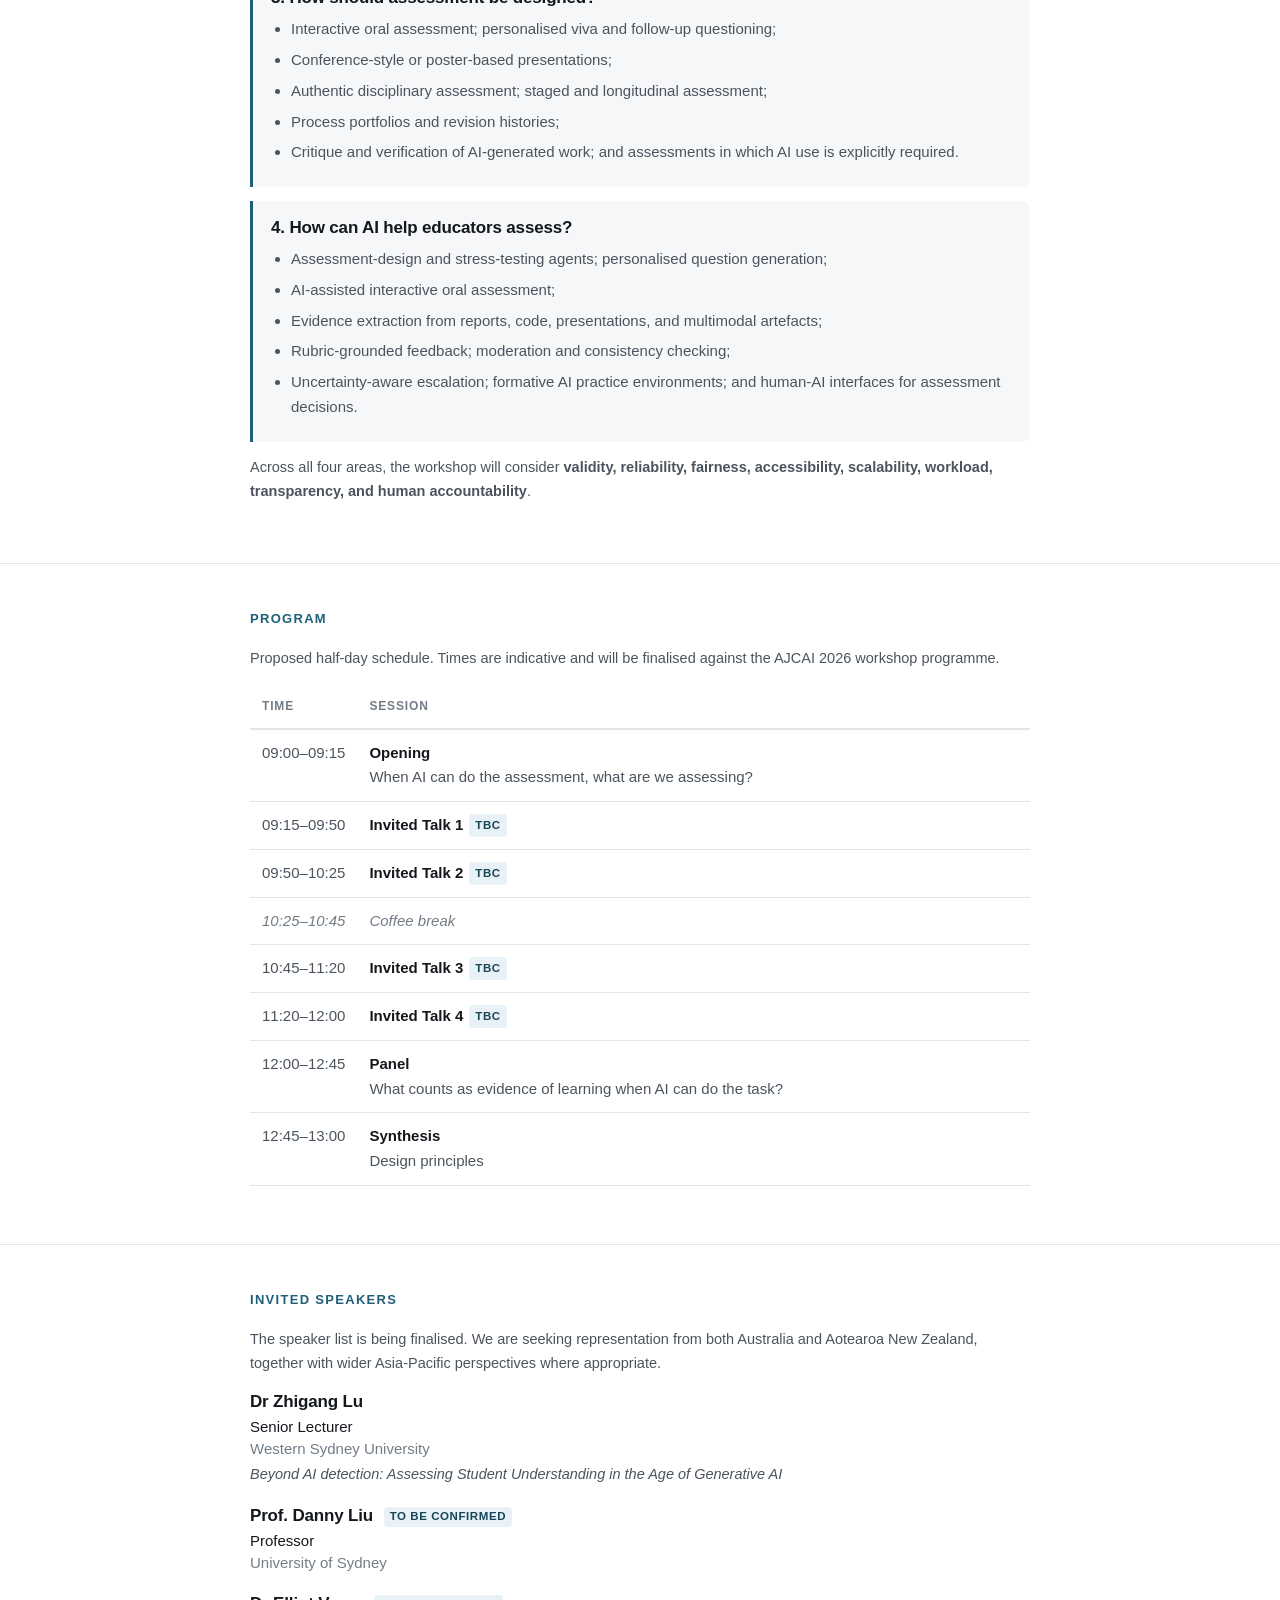
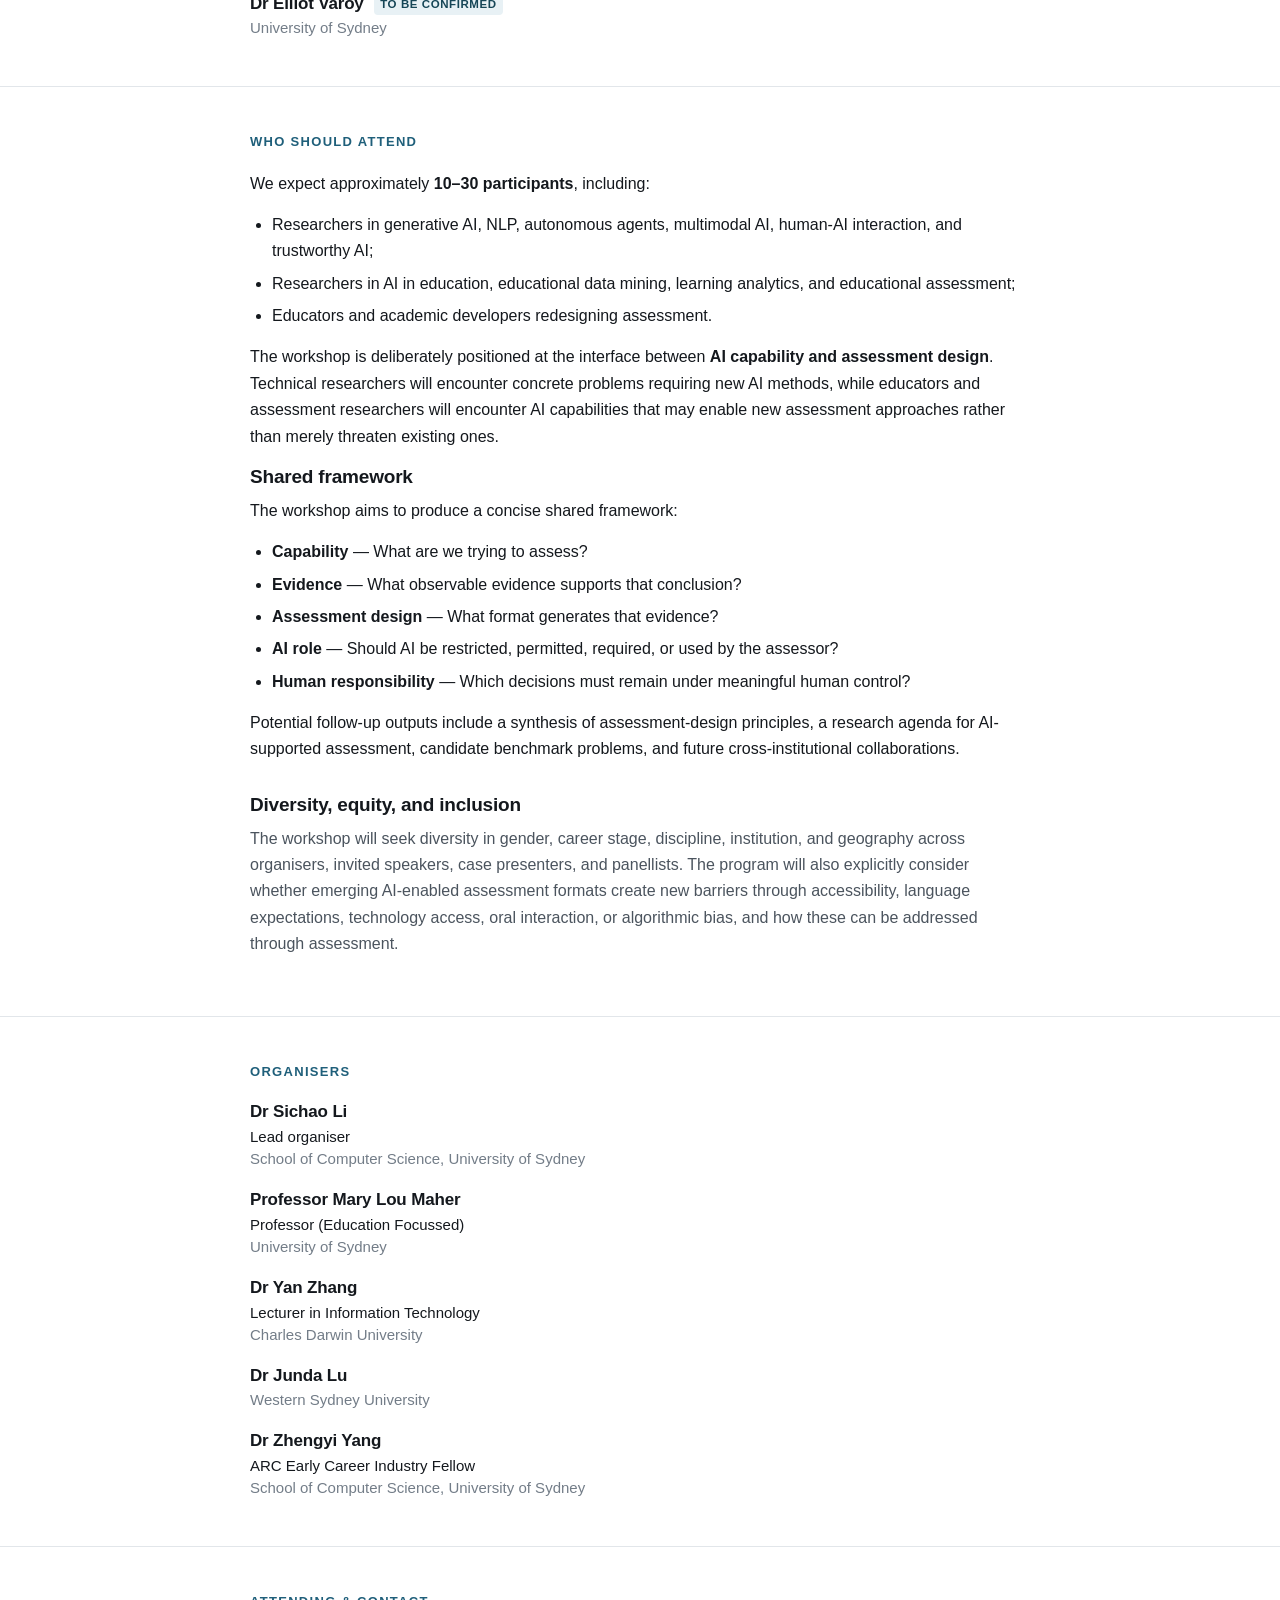
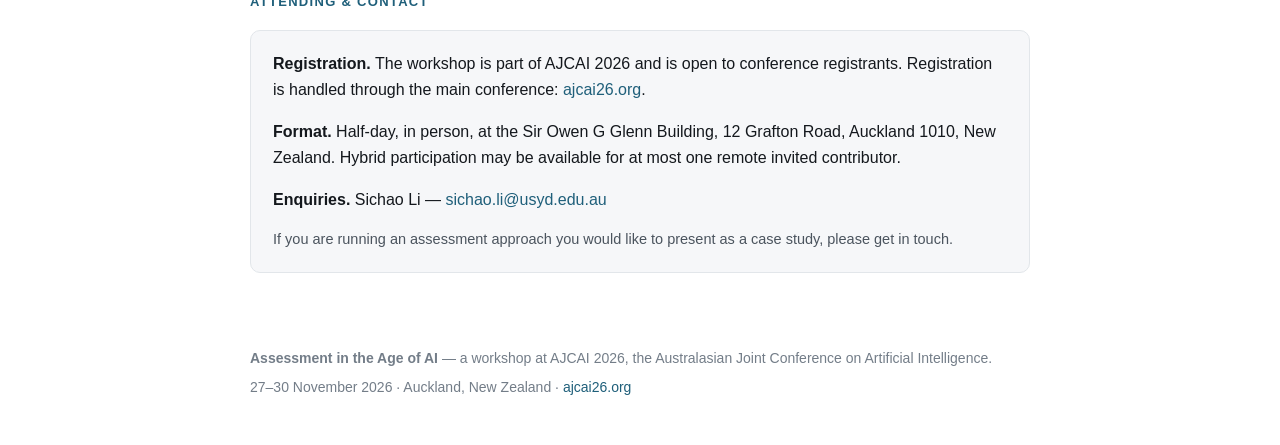
==== commit a6574d6a: "Add files via upload" ====
--- a/index.html
+++ b/index.html
@@ -141,30 +141,17 @@
     padding:2px 6px;font-weight:650;vertical-align:1px;margin-left:6px;
   }
 
-  /* ---------- people ---------- */
-  .person{padding:18px 0;border-bottom:1px solid var(--rule)}
-  .person:last-child{border-bottom:none}
-  .person .name{font-weight:650;font-size:16.5px;margin:0}
-  .person .affil{color:var(--ink-faint);font-size:14.5px;margin:1px 0 8px}
-  .person p:last-child{margin-bottom:0}
-  .talk-title{font-style:italic;margin:0 0 8px}
-
-  .grid{display:grid;grid-template-columns:repeat(auto-fit,minmax(230px,1fr));gap:18px}
-  .grid .person{border-bottom:none;padding:0}
-
-  /* ---------- scenarios ---------- */
-  ol.scen{counter-reset:s;list-style:none;padding:0;margin:0 0 18px}
-  ol.scen li{
-    counter-increment:s;position:relative;padding:0 0 0 38px;margin:0 0 18px;
-  }
-  ol.scen li::before{
-    content:counter(s);position:absolute;left:0;top:1px;
-    width:26px;height:26px;border-radius:50%;
-    background:var(--accent-soft);color:var(--accent-ink);
-    font-size:13px;font-weight:700;display:grid;place-items:center;
-  }
-  ol.scen .sname{font-weight:650;display:block}
-  ol.scen p{margin:2px 0 0;color:var(--ink-soft);font-size:15px}
+  /* ---------- people roster ---------- */
+  .roster{margin:0 0 4px;padding:0;list-style:none}
+  .roster li{margin:0 0 20px}
+  .roster li:last-child{margin-bottom:0}
+  .roster .name{
+    font-size:17px;font-weight:650;letter-spacing:-.01em;margin:0;line-height:1.35;
+  }
+  .roster .name a{color:var(--accent)}
+  .roster .role{font-size:15px;color:var(--ink);margin:2px 0 0;line-height:1.4}
+  .roster .affil{font-size:15px;color:var(--ink-faint);margin:1px 0 0;line-height:1.4}
+  .roster .talk{font-size:14.5px;color:var(--ink-soft);font-style:italic;margin:5px 0 0;line-height:1.45}
 
   /* ---------- contact ---------- */
   .contact-box{
@@ -191,7 +178,7 @@
       <li>Half-day workshop</li>
       <li>AJCAI 2026 · 27–30 November 2026</li>
       <li>Sir Owen G Glenn Building, Auckland</li>
-      <li>Invited talks · case studies · panel</li>
+      <li>Invited talks · panel discussion</li>
     </ul>
     <p class="hero-note">Workshop date and room within the conference programme to be confirmed. See the <a href="https://ajcai26.org/">AJCAI 2026 website</a> for registration and venue details.</p>
   </div>
@@ -203,8 +190,6 @@
     <a href="#themes">Themes</a>
     <a href="#questions">Key questions</a>
     <a href="#program">Program</a>
-    <a href="#forum">Technical forum</a>
-    <a href="#panel">Panel</a>
     <a href="#speakers">Speakers</a>
     <a href="#audience">Audience</a>
     <a href="#organisers">Organisers</a>
@@ -339,84 +324,29 @@
   </div>
 </section>
 
-<section id="forum">
-  <div class="wrap">
-    <h2>Technical forum</h2>
-    <h3>Designing and Scaling Assessment with AI</h3>
-    <p>Short invited case presentations will ground the workshop in implemented assessment approaches rather than abstract discussion. Representative cases include:</p>
-
-    <h4>Interactive oral assessment</h4>
-    <p class="muted">Students participate in structured but responsive conversations in which assessors probe understanding, application, reasoning, and ownership. Discussion will consider both its evidentiary value and challenges of consistency and scalability.</p>
-
-    <h4>Interactive or conference-style presentation</h4>
-    <p class="muted">Poster, conference, or demonstration formats replace rehearsed slide presentations with repeated explanation, questioning, interaction, and defence.</p>
-
-    <h4>Authentic technology-enabled assessment</h4>
-    <p class="muted">Students use contemporary disciplinary technologies to perform realistic professional or research tasks. The relevant question becomes not whether technology should be removed, but what human capability needs to be demonstrated while using it.</p>
-
-    <h4>Assessment as a learning journey</h4>
-    <p class="muted">Evidence is collected through connected stages, enabling assessment of development, feedback uptake, decisions, and increasing independence.</p>
-
-    <h4>AI-supported formative assessment</h4>
-    <p class="muted">AI provides scalable practice, question generation, explanations, or feedback, raising questions about how formative AI support should connect to subsequent evidence of learning.</p>
-  </div>
-</section>
-
-<section id="panel">
-  <div class="wrap">
-    <h2>Structured panel</h2>
-    <h3>What counts as evidence of learning when AI can do the task?</h3>
-    <p>The panel will use concrete scenarios rather than general opening statements.</p>
-    <ol class="scen">
-      <li>
-        <span class="sname">The AI-generated essay</span>
-        <p>AI can produce an excellent conventional essay. Should the essay be retained, redesigned, combined with other evidence, or replaced?</p>
-      </li>
-      <li>
-        <span class="sname">The AI-built project</span>
-        <p>A student uses an AI agent for substantial parts of a software, engineering, or project-management task but can explain, verify, and defend every major decision. What capability has the student demonstrated?</p>
-      </li>
-      <li>
-        <span class="sname">The scalable interactive oral</span>
-        <p>Interactive oral assessment provides strong evidence but the course has 800 students. Where could AI help without weakening validity?</p>
-      </li>
-      <li>
-        <span class="sname">AI use is required</span>
-        <p>Students must use AI. Should the rubric assess prompting, verification, critique, revision, judgement, output quality, or accountability?</p>
-      </li>
-      <li>
-        <span class="sname">AI assists the assessor</span>
-        <p>An AI agent identifies evidence, proposes questions, and drafts feedback. Which activities can appropriately be delegated and which must remain under educator control?</p>
-      </li>
-    </ol>
-    <p>Each scenario will be discussed through four dimensions:</p>
-    <p class="chain">Capability → Evidence → AI role → Human responsibility</p>
-    <p class="small muted">Audience polling and short interventions will be used where feasible to surface differences across technical, educational, and policy perspectives.</p>
-  </div>
-</section>
-
 <section id="speakers">
   <div class="wrap">
     <h2>Invited speakers</h2>
     <p class="small muted">The speaker list is being finalised. We are seeking representation from both Australia and Aotearoa New Zealand, together with wider Asia-Pacific perspectives where appropriate.</p>
 
-    <div class="person">
-      <p class="name">Dr Zhigang Lu <span class="tbd" style="background:#1f7a52;color:#fff">Confirmed</span></p>
-      <p class="affil">Western Sydney University</p>
-      <p class="talk-title">Beyond AI detection: Assessing Student Understanding in the Age of Generative AI (a real-time demo will be demonstrated in the talk).</p>
-      <p class="muted small">The rapid adoption of generative AI is challenging traditional approaches to academic integrity, particularly for programming and other assignment-based assessments. Existing AI-detection methods attempt to determine whether a submitted artefact was generated by AI, but such detection is inherently fragile: generative models evolve rapidly, and today's detection techniques may not remain effective against tomorrow's models. This talk presents an alternative perspective: rather than attempting to detect AI, we assess the student's understanding of their own submitted work — a GenAI-assisted assessment system in which a locally deployed large language model reads and analyses each student's submission, automatically generates personalised questions about its design, implementation, and reasoning, and evaluates the student's responses under controlled conditions. The talk discusses the motivation, system design, practical challenges, and broader implications of this approach.</p>
-      <p class="muted small">Dr Zhigang Lu is a Senior Lecturer at Western Sydney University, Australia. His research focuses on privacy and security in machine learning, with particular interests in differential privacy, privacy-preserving data analytics, and trustworthy generative AI, published at venues including USENIX Security, NDSS, ACM CCS, PETS, NeurIPS, and AAAI. He serves as an Associate Editor for IEEE Transactions on Dependable and Secure Computing and an Area Consulting Editor for IEEE Transactions on Information Forensics and Security.</p>
-    </div>
-
-    <div class="person">
-      <p class="name">Prof. Danny Liu <span class="tbd">To be confirmed</span></p>
-      <p class="affil">University of Sydney</p>
-    </div>
-
-    <div class="person">
-      <p class="name">Dr Elliot Varoy <span class="tbd">To be confirmed</span></p>
-      <p class="affil">University of Sydney</p>
-    </div>
+    <!-- To link a name to a personal website, wrap it: <a href="https://example.org">Dr Zhigang Lu</a> -->
+    <ul class="roster">
+      <li>
+        <p class="name">Dr Zhigang Lu</p>
+        <p class="role">Senior Lecturer</p>
+        <p class="affil">Western Sydney University</p>
+        <p class="talk">Beyond AI detection: Assessing Student Understanding in the Age of Generative AI</p>
+      </li>
+      <li>
+        <p class="name">Prof. Danny Liu <span class="tbd">To be confirmed</span></p>
+        <p class="role">Professor</p>
+        <p class="affil">University of Sydney</p>
+      </li>
+      <li>
+        <p class="name">Dr Elliot Varoy <span class="tbd">To be confirmed</span></p>
+        <p class="affil">University of Sydney</p>
+      </li>
+    </ul>
   </div>
 </section>
 
@@ -451,35 +381,33 @@
   <div class="wrap">
     <h2>Organisers</h2>
 
-    <div class="person">
-      <p class="name">Dr Sichao Li</p>
-      <p class="affil">University of Sydney · Primary contact</p>
-      <p class="muted small">Research spanning explainable and trustworthy AI, large language models, AI governance, and AI in education. Teaching focuses on responsible use of generative AI, project-based learning, and assessment design, with particular interest in how AI can augment learning while preserving human judgement and accountability.</p>
-    </div>
-
-    <div class="person">
-      <p class="name">Professor Mary Lou Maher</p>
-      <p class="affil">University of Sydney</p>
-      <p class="muted small">Professor (Education Focussed) at the University of Sydney. Research spans AI education, AI literacy, human-centred AI, computational creativity, design cognition, and inclusive computing education. Has held senior leadership roles at the US National Science Foundation and extensive experience in computing education innovation and interdisciplinary research, including co-organising the HAI-GEN human-AI interaction workshop series and the AAAI Spring Symposium on Increasing Diversity in AI Education and Research.</p>
-    </div>
-
-    <div class="person">
-      <p class="name">Dr Yan Zhang</p>
-      <p class="affil">Charles Darwin University</p>
-      <p class="muted small">Lecturer in Information Technology. Research focuses on recommender systems, data mining, machine learning, and transfer learning. Expertise in personalised intelligent systems and data-driven modelling complements the workshop's interest in adaptive AI-supported assessment, personalised feedback, and scalable approaches to understanding learner performance.</p>
-    </div>
-
-    <div class="person">
-      <p class="name">Dr Junda Lu</p>
-      <p class="affil">Western Sydney University</p>
-      <p class="muted small">Research interests include generative AI, computer vision, and AI for education, bringing both research and industry experience. Received a Teaching Excellence Award from Victoria University Sydney in 2024 and is working on a Teaching Innovation Funding project that uses generative AI to evaluate students' understanding of their own submissions.</p>
-    </div>
-
-    <div class="person">
-      <p class="name">Dr Zhengyi Yang</p>
-      <p class="affil">University of Sydney</p>
-      <p class="muted small">ARC Early Career Industry Fellow in the School of Computer Science and lead of the Responsible and Intelligent Data Systems (RAIDS) Lab. Research spans graph data management, knowledge graphs, graph-based retrieval-augmented generation, and responsible data-driven AI, providing expertise relevant to reliable, evidence-grounded, and auditable AI systems for assessment.</p>
-    </div>
+    <!-- To link a name to a personal website, wrap it: <a href="https://example.org">Dr Sichao Li</a> -->
+    <ul class="roster">
+      <li>
+        <p class="name">Dr Sichao Li</p>
+        <p class="role">Lead organiser</p>
+        <p class="affil">School of Computer Science, University of Sydney</p>
+      </li>
+      <li>
+        <p class="name">Professor Mary Lou Maher</p>
+        <p class="role">Professor (Education Focussed)</p>
+        <p class="affil">University of Sydney</p>
+      </li>
+      <li>
+        <p class="name">Dr Yan Zhang</p>
+        <p class="role">Lecturer in Information Technology</p>
+        <p class="affil">Charles Darwin University</p>
+      </li>
+      <li>
+        <p class="name">Dr Junda Lu</p>
+        <p class="affil">Western Sydney University</p>
+      </li>
+      <li>
+        <p class="name">Dr Zhengyi Yang</p>
+        <p class="role">ARC Early Career Industry Fellow</p>
+        <p class="affil">School of Computer Science, University of Sydney</p>
+      </li>
+    </ul>
   </div>
 </section>
 
@@ -490,7 +418,7 @@
       <p><strong>Registration.</strong> The workshop is part of AJCAI 2026 and is open to conference registrants. Registration is handled through the main conference: <a href="https://ajcai26.org/">ajcai26.org</a>.</p>
       <p><strong>Format.</strong> Half-day, in person, at the Sir Owen G Glenn Building, 12 Grafton Road, Auckland 1010, New Zealand. Hybrid participation may be available for at most one remote invited contributor.</p>
       <p><strong>Enquiries.</strong> Sichao Li — <a href="mailto:sichao.li@usyd.edu.au">sichao.li@usyd.edu.au</a></p>
-      <p class="small muted">If you are running an assessment approach you would like to present as a case study in the Technical Forum, please get in touch.</p>
+      <p class="small muted">If you are running an assessment approach you would like to present as a case study, please get in touch.</p>
     </div>
   </div>
 </section>
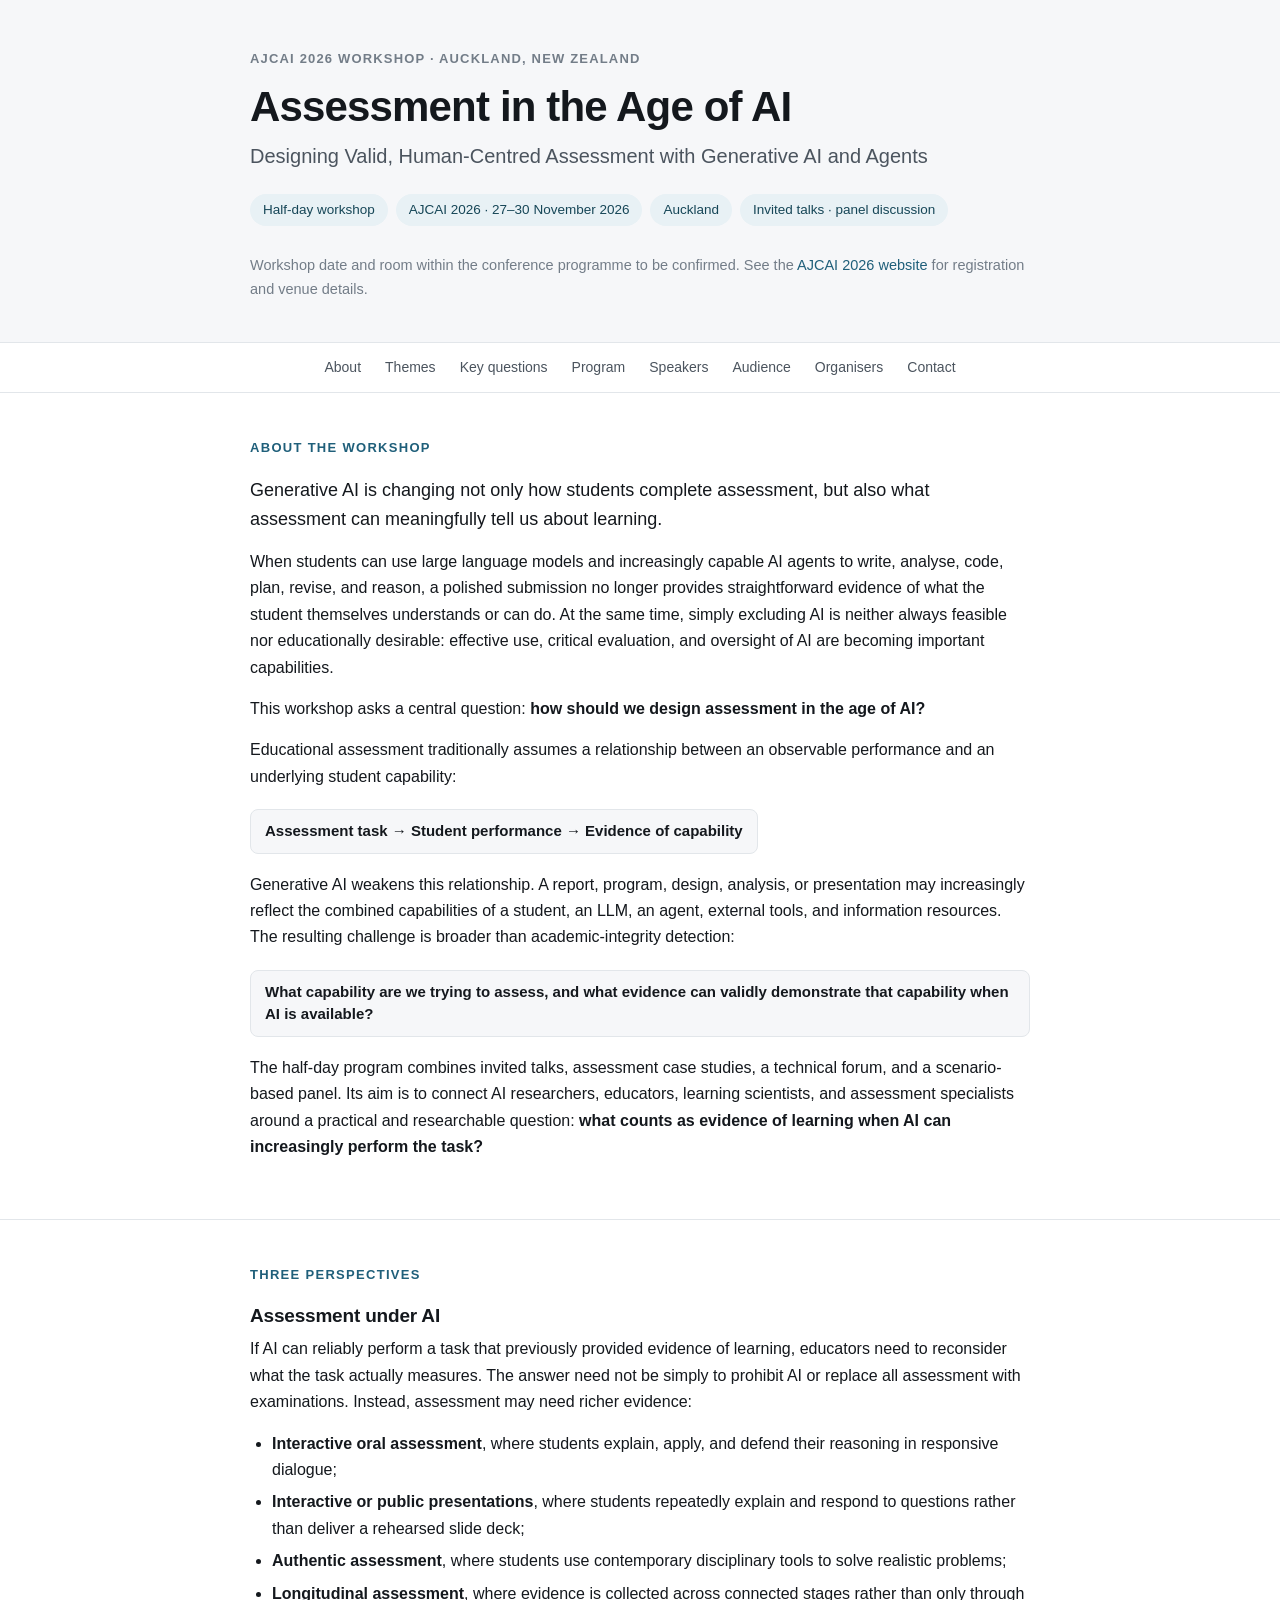
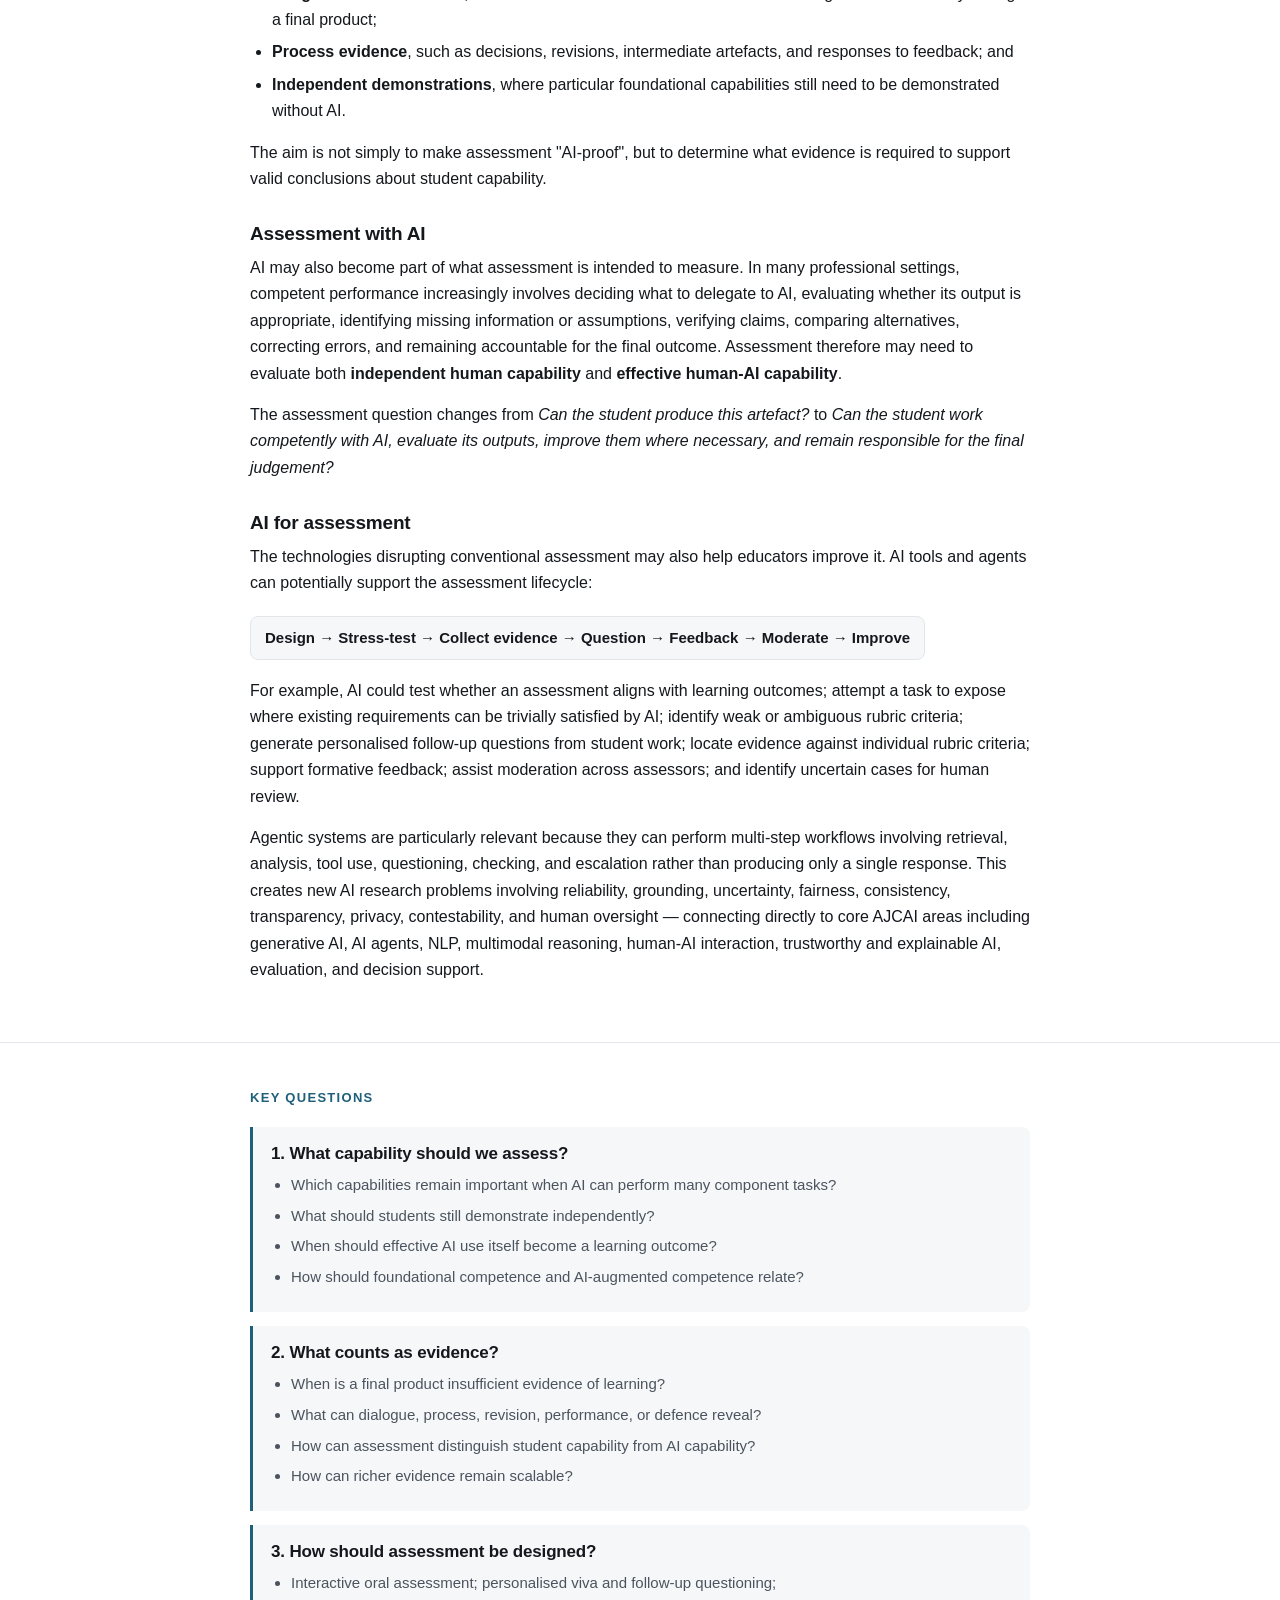
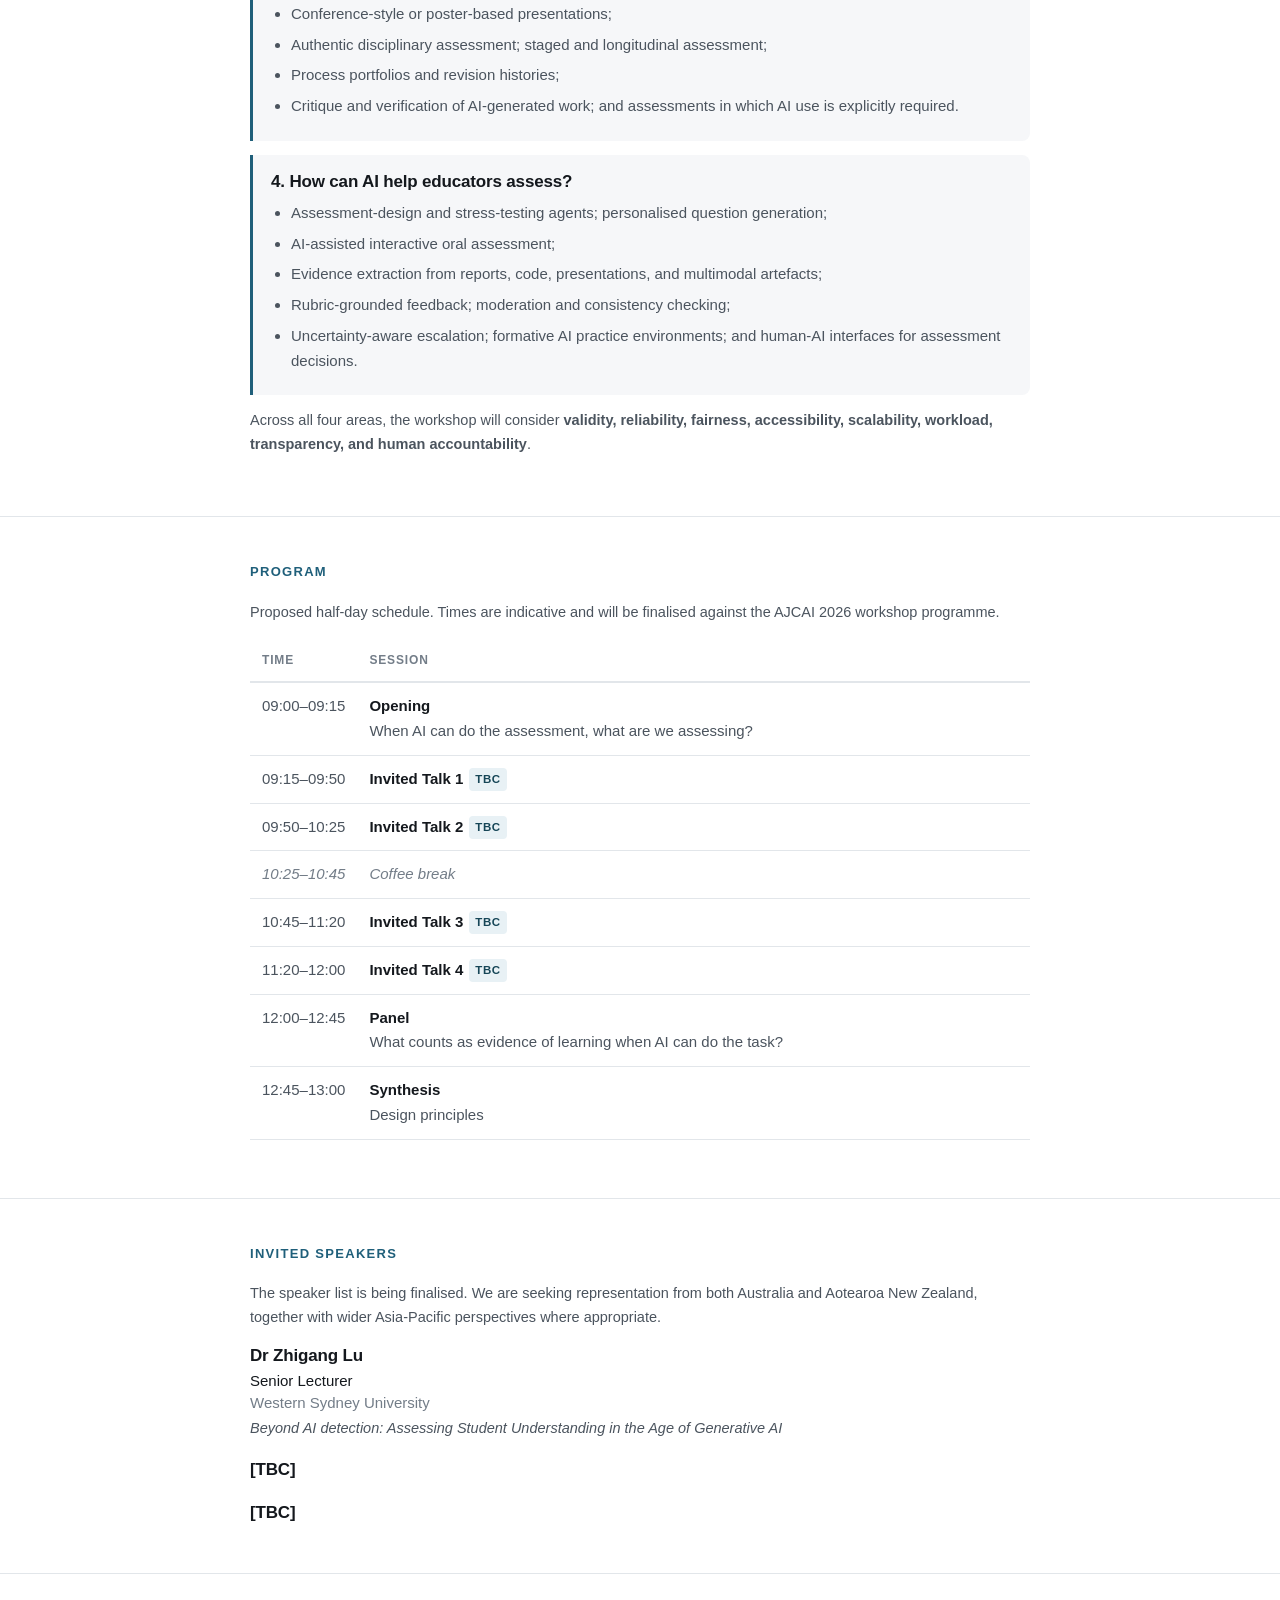
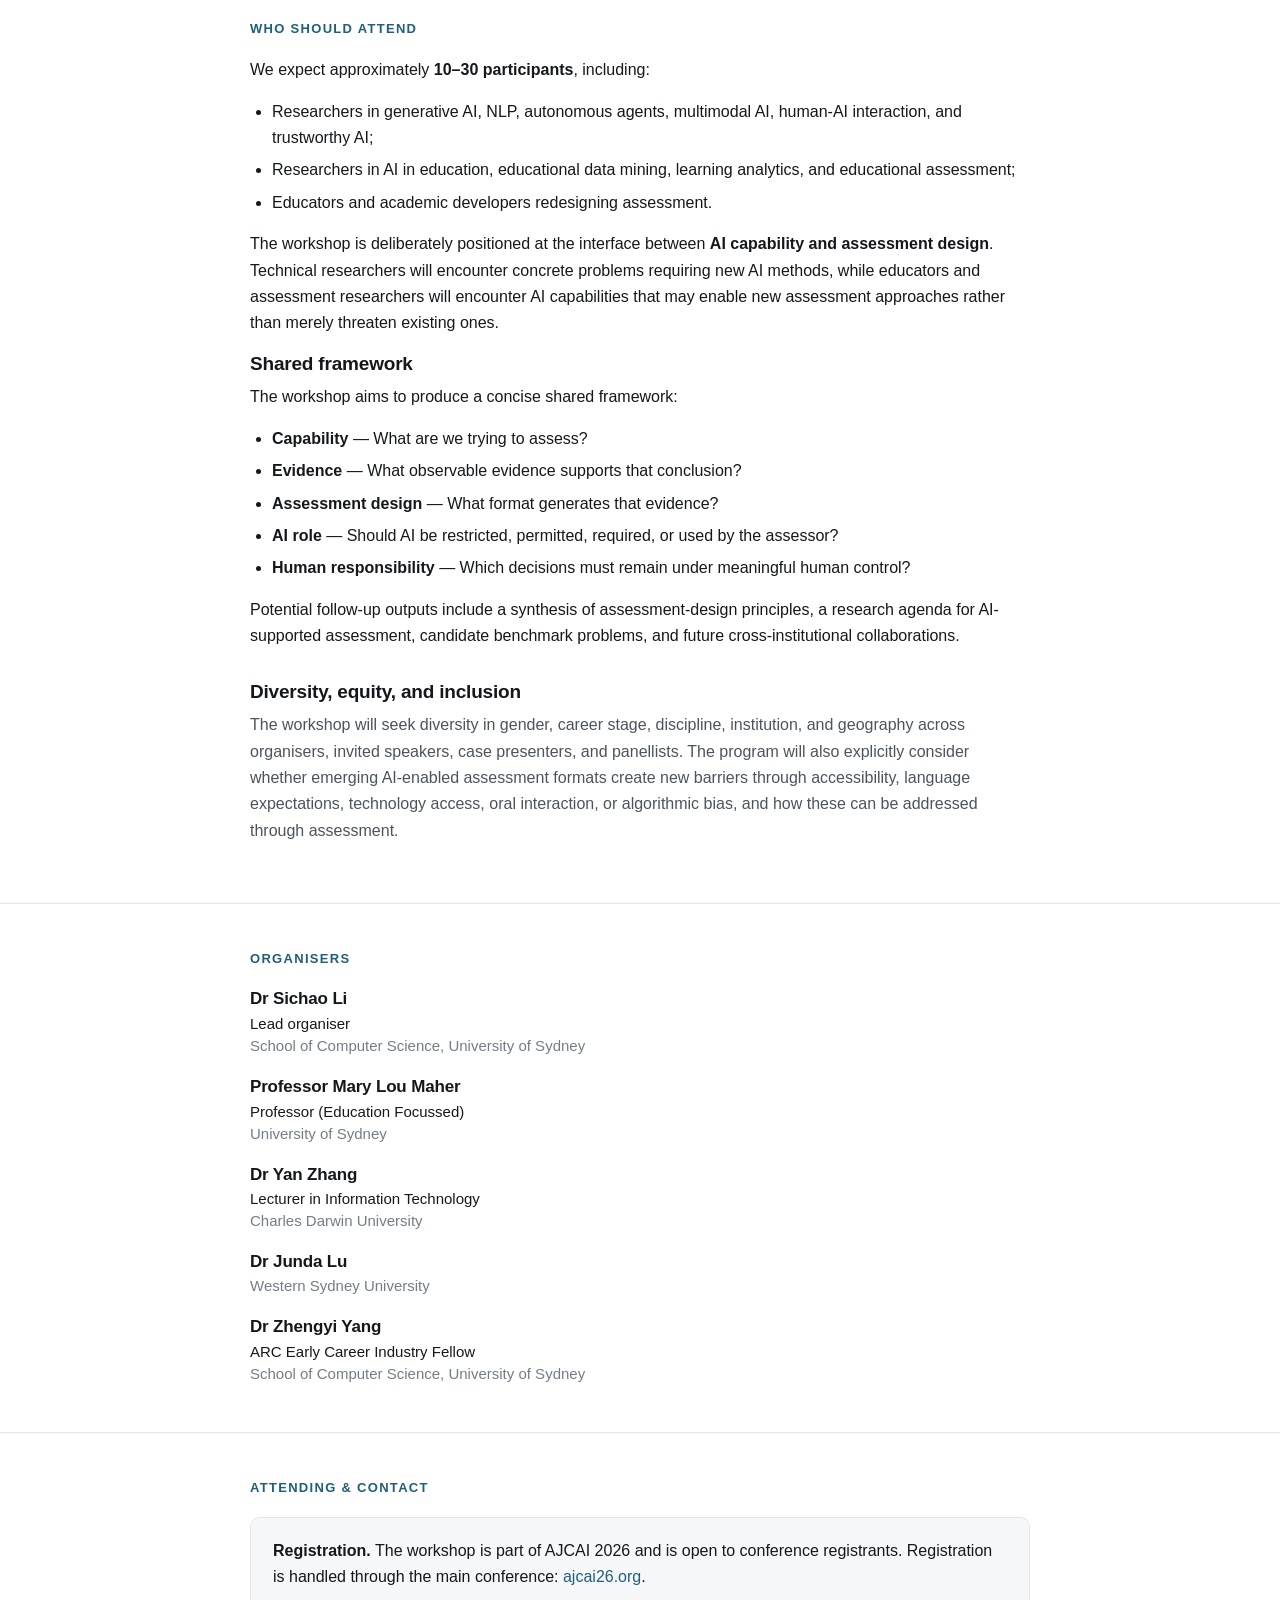
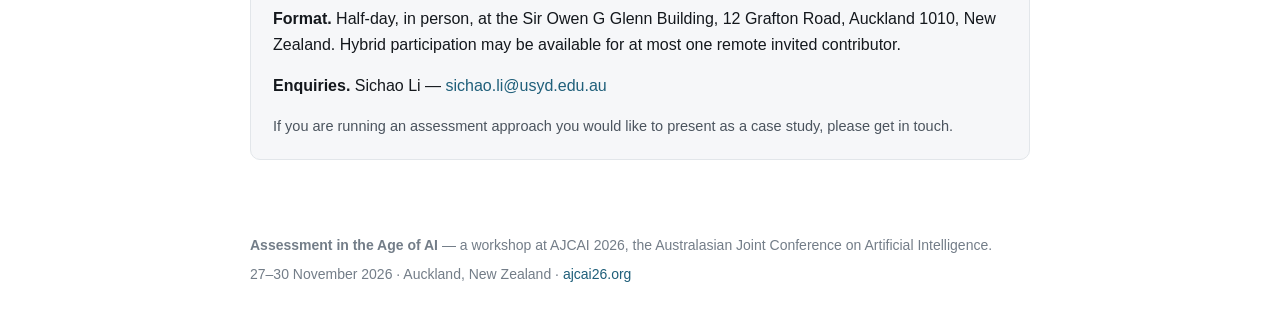
==== commit 68d54d0b: "Update index.html" ====
--- a/index.html
+++ b/index.html
@@ -177,7 +177,7 @@
     <ul class="facts">
       <li>Half-day workshop</li>
       <li>AJCAI 2026 · 27–30 November 2026</li>
-      <li>Sir Owen G Glenn Building, Auckland</li>
+      <li>Auckland</li>
       <li>Invited talks · panel discussion</li>
     </ul>
     <p class="hero-note">Workshop date and room within the conference programme to be confirmed. See the <a href="https://ajcai26.org/">AJCAI 2026 website</a> for registration and venue details.</p>
@@ -338,13 +338,10 @@
         <p class="talk">Beyond AI detection: Assessing Student Understanding in the Age of Generative AI</p>
       </li>
       <li>
-        <p class="name">Prof. Danny Liu <span class="tbd">To be confirmed</span></p>
-        <p class="role">Professor</p>
-        <p class="affil">University of Sydney</p>
-      </li>
-      <li>
-        <p class="name">Dr Elliot Varoy <span class="tbd">To be confirmed</span></p>
-        <p class="affil">University of Sydney</p>
+        <p class="name"> [TBC]</p>
+      </li>
+      <li>
+        <p class="name"> [TBC]</p>
       </li>
     </ul>
   </div>
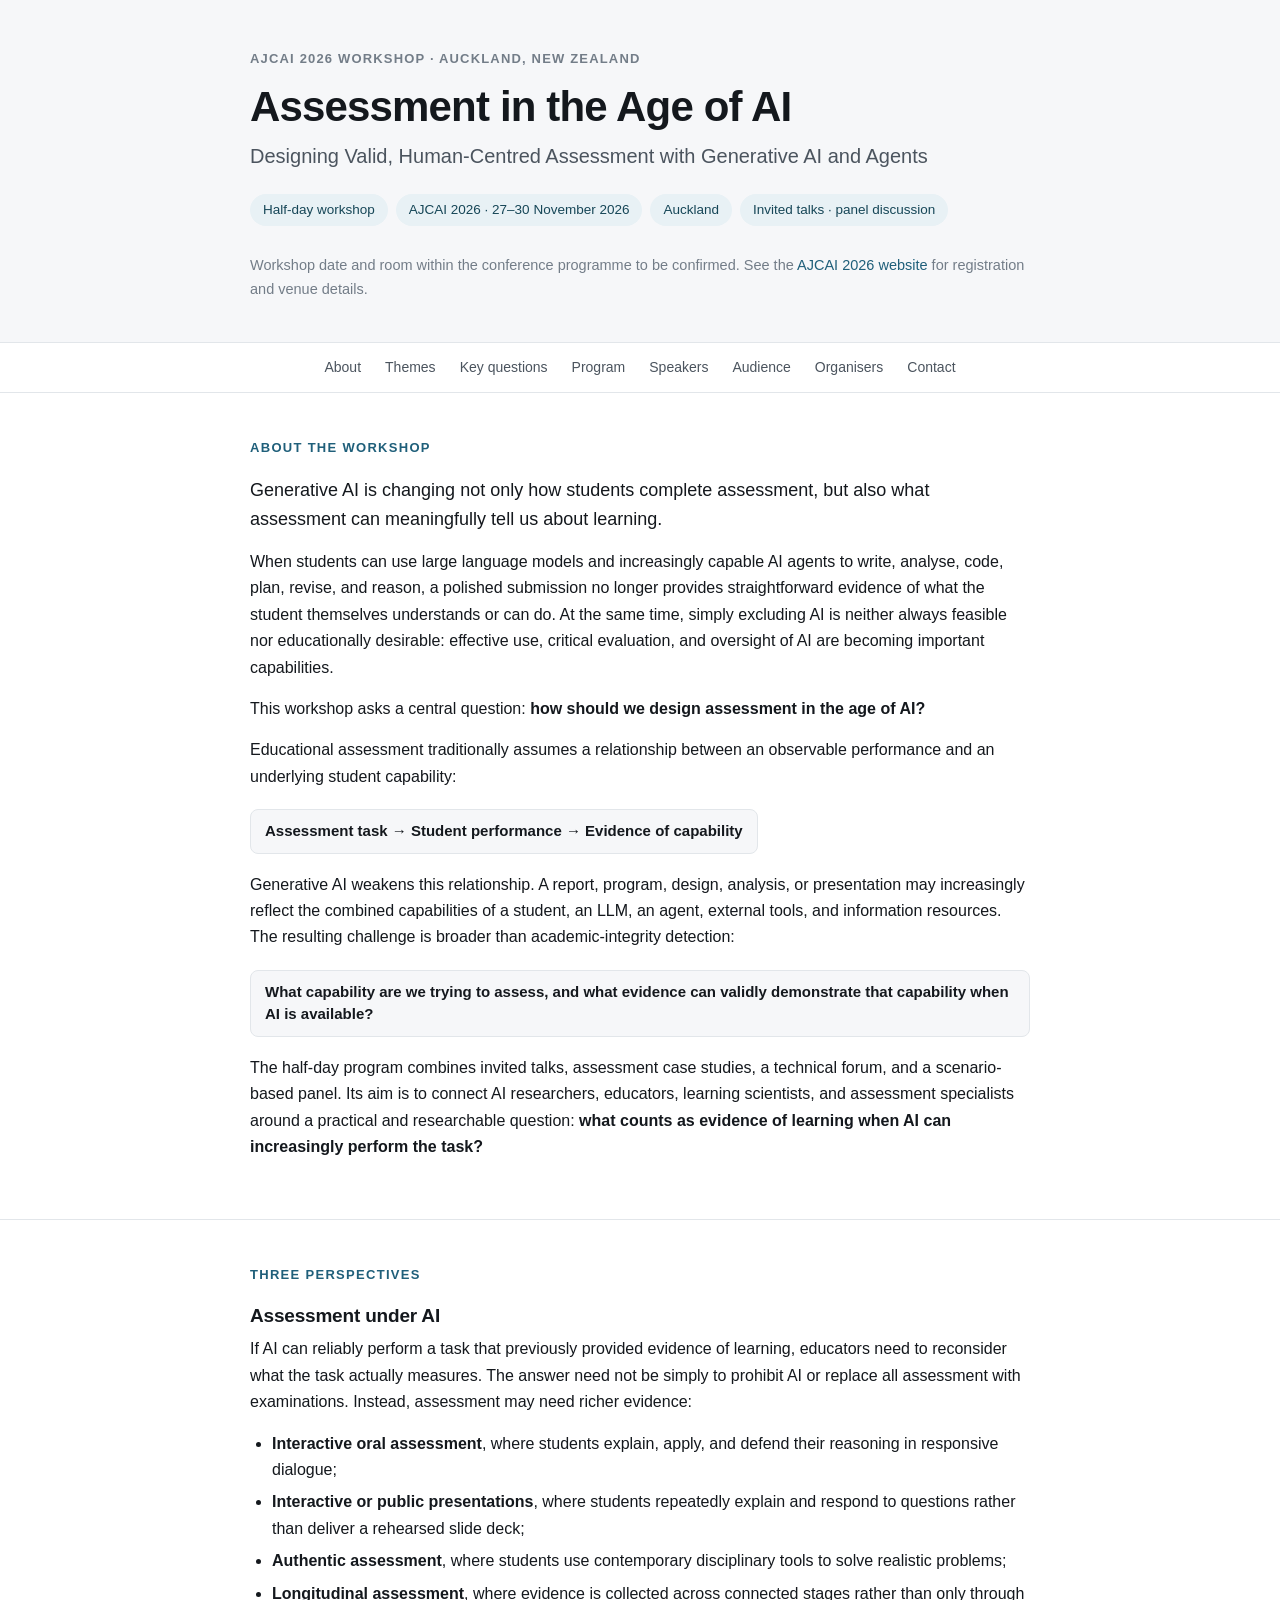
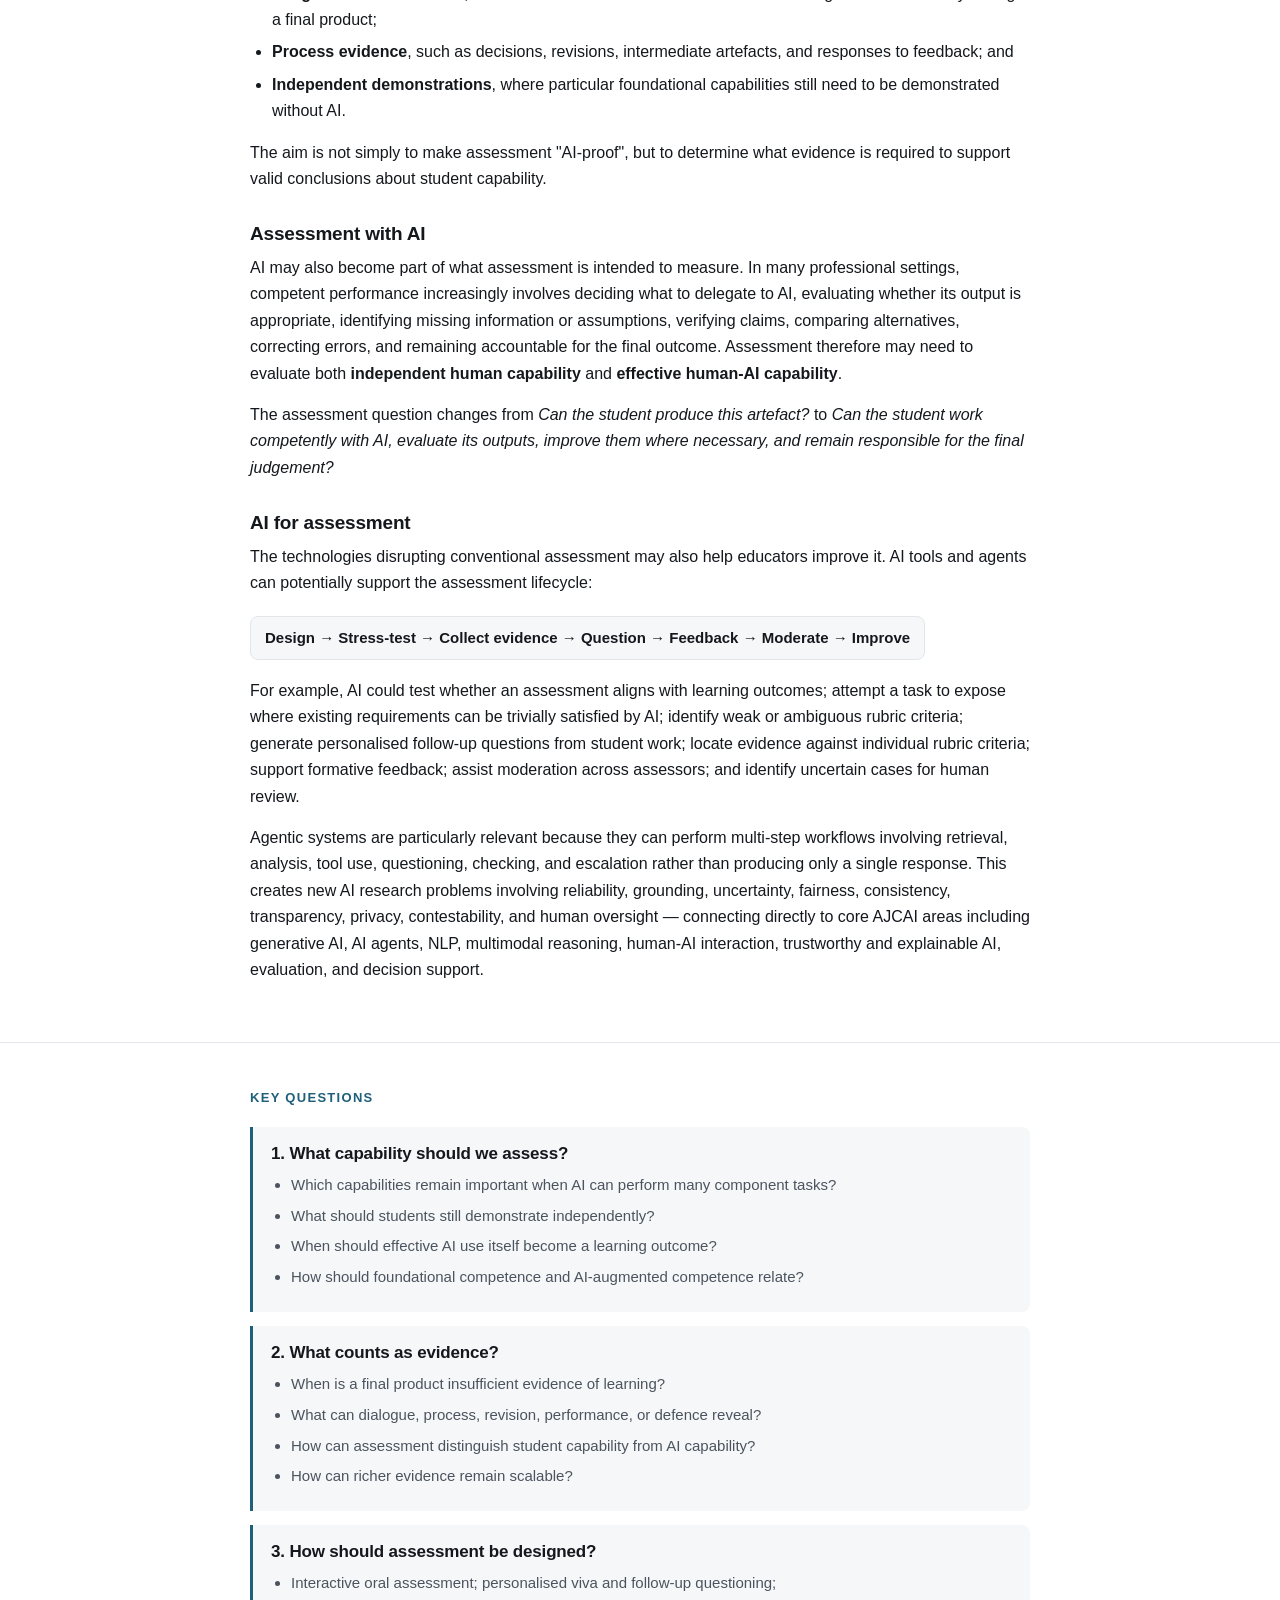
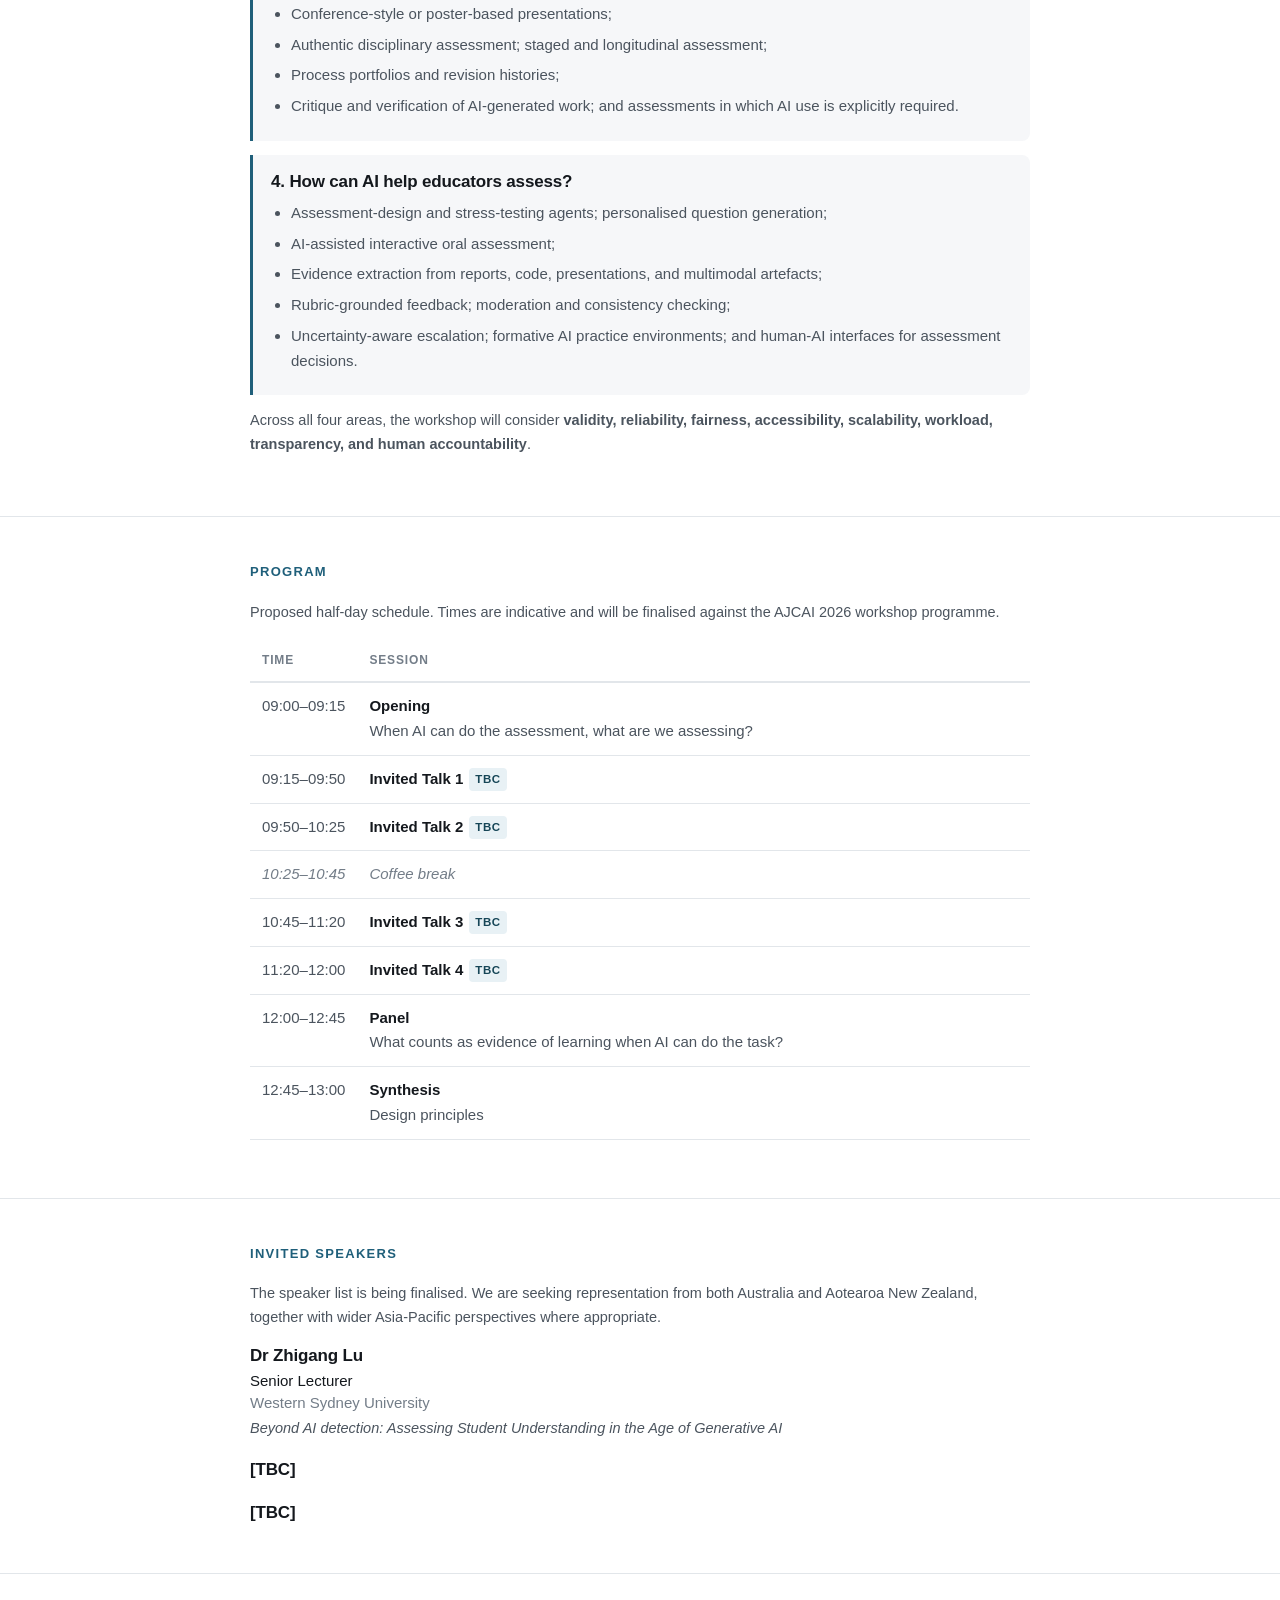
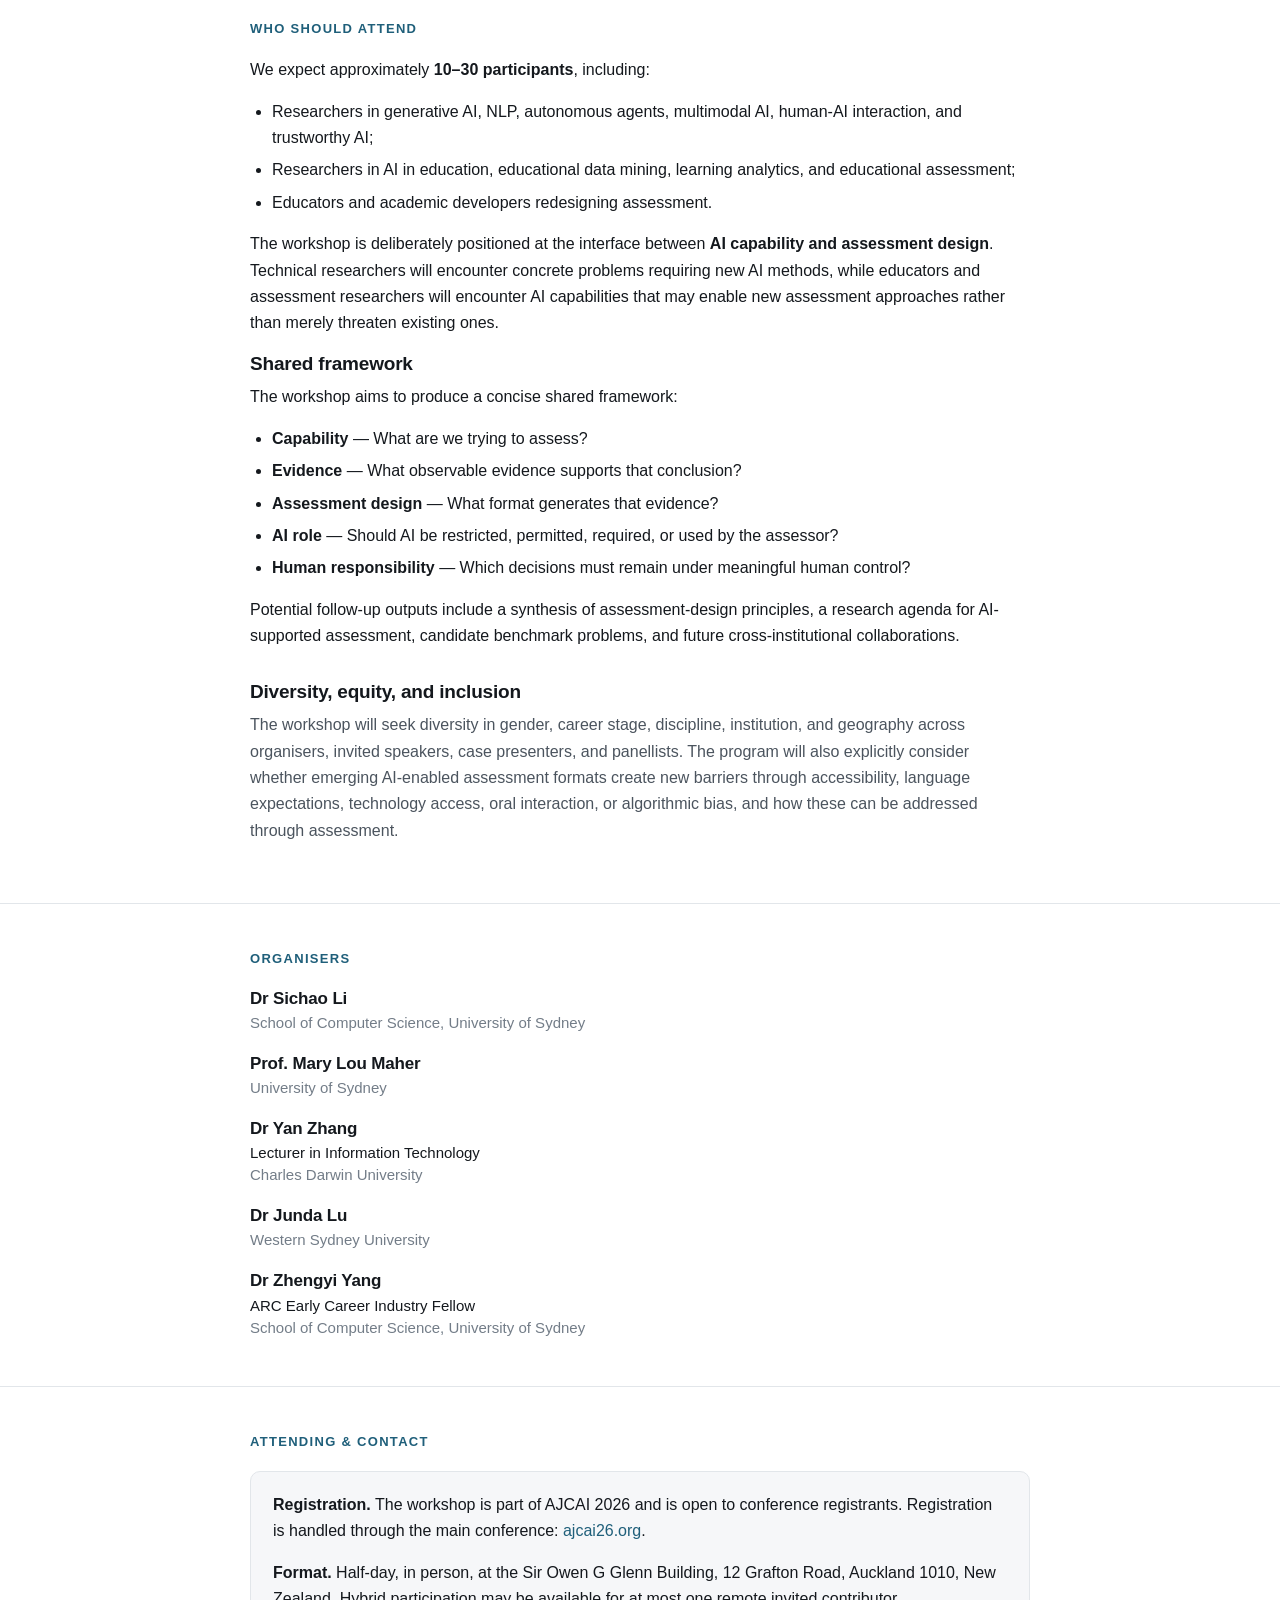
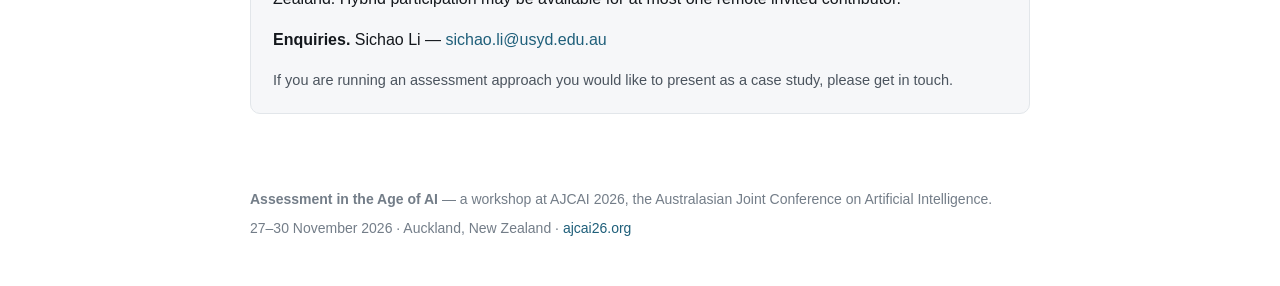
==== commit dfb151cc: "Update index.html" ====
--- a/index.html
+++ b/index.html
@@ -382,12 +382,10 @@
     <ul class="roster">
       <li>
         <p class="name">Dr Sichao Li</p>
-        <p class="role">Lead organiser</p>
         <p class="affil">School of Computer Science, University of Sydney</p>
       </li>
       <li>
-        <p class="name">Professor Mary Lou Maher</p>
-        <p class="role">Professor (Education Focussed)</p>
+        <p class="name">Prof. Mary Lou Maher</p>
         <p class="affil">University of Sydney</p>
       </li>
       <li>
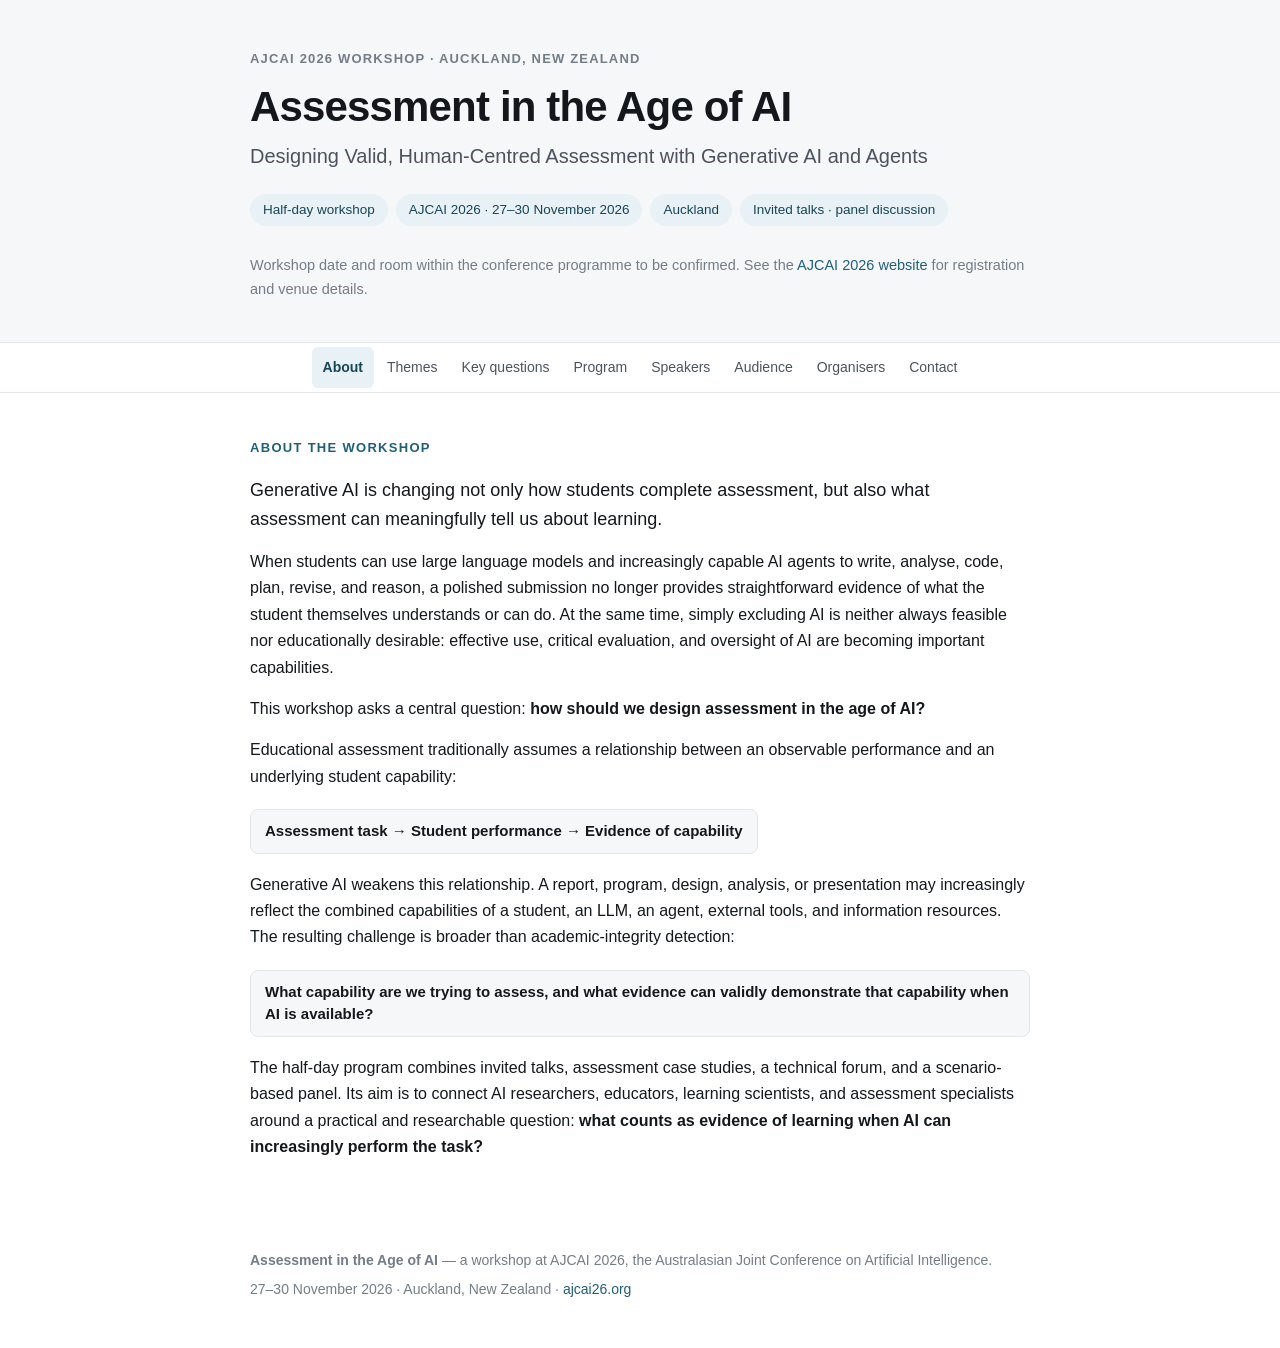
==== commit 9d9bc0d4: "Split workshop website into separate pages" ====
--- a/index.html
+++ b/index.html
@@ -8,166 +8,11 @@
 <meta property="og:title" content="Assessment in the Age of AI — AJCAI 2026 Workshop">
 <meta property="og:description" content="Half-day workshop at AJCAI 2026, Auckland, New Zealand. What counts as evidence of learning when AI can perform the task?">
 <meta property="og:type" content="website">
-<style>
-  :root{
-    --bg:#ffffff;
-    --bg-alt:#f6f7f9;
-    --ink:#14181d;
-    --ink-soft:#4b545e;
-    --ink-faint:#737d88;
-    --rule:#e2e6ea;
-    --accent:#1f5f7a;
-    --accent-soft:#e8f1f5;
-    --accent-ink:#164657;
-    --maxw:820px;
-  }
-  @media (prefers-color-scheme: dark){
-    :root{
-      --bg:#14171a;
-      --bg-alt:#1b1f23;
-      --ink:#e9edf1;
-      --ink-soft:#b4bcc5;
-      --ink-faint:#8d96a0;
-      --rule:#2b3137;
-      --accent:#7fc0dc;
-      --accent-soft:#1d2a31;
-      --accent-ink:#a6d6ec;
-    }
-  }
-  *{box-sizing:border-box}
-  html{scroll-behavior:smooth;scroll-padding-top:70px}
-  body{
-    margin:0;
-    background:var(--bg);
-    color:var(--ink);
-    font:16px/1.65 -apple-system,BlinkMacSystemFont,"Segoe UI",Inter,Roboto,Helvetica,Arial,sans-serif;
-    -webkit-font-smoothing:antialiased;
-  }
-  a{color:var(--accent);text-decoration:none}
-  a:hover{text-decoration:underline}
-  .wrap{max-width:var(--maxw);margin:0 auto;padding:0 20px}
-
-  /* ---------- header ---------- */
-  header.hero{
-    border-bottom:1px solid var(--rule);
-    background:var(--bg-alt);
-    padding:calc(48px + env(safe-area-inset-top,0px)) 0 40px;
-  }
-  .eyebrow{
-    font-size:13px;letter-spacing:.09em;text-transform:uppercase;
-    color:var(--ink-faint);font-weight:600;margin:0 0 14px;
-  }
-  h1{
-    font-size:clamp(28px,5.2vw,42px);
-    line-height:1.15;letter-spacing:-.02em;margin:0 0 10px;font-weight:700;
-  }
-  .subtitle{
-    font-size:clamp(16px,2.6vw,20px);color:var(--ink-soft);
-    margin:0 0 24px;font-weight:400;line-height:1.4;
-  }
-  .facts{display:flex;flex-wrap:wrap;gap:8px;margin:0 0 22px;padding:0;list-style:none}
-  .facts li{
-    background:var(--accent-soft);color:var(--accent-ink);
-    border-radius:999px;padding:5px 13px;font-size:13.5px;font-weight:500;
-  }
-  .hero-note{font-size:14.5px;color:var(--ink-faint);margin:0}
-
-  /* ---------- nav ---------- */
-  nav{
-    position:sticky;top:env(safe-area-inset-top,0px);z-index:10;
-    background:var(--bg);
-    background:color-mix(in srgb,var(--bg) 92%,transparent);
-    backdrop-filter:saturate(140%) blur(8px);
-    border-bottom:1px solid var(--rule);
-  }
-  nav .wrap{display:flex;gap:2px;overflow-x:auto;padding-top:4px;padding-bottom:4px;-webkit-overflow-scrolling:touch}
-  @media (min-width:700px){
-    nav .wrap{flex-wrap:wrap;overflow-x:visible;justify-content:center;max-width:1060px}
-  }
-  nav a{
-    white-space:nowrap;padding:9px 11px;font-size:14px;font-weight:500;
-    color:var(--ink-soft);border-radius:6px;
-  }
-  nav a:hover{background:var(--bg-alt);color:var(--ink);text-decoration:none}
-
-  /* ---------- sections ---------- */
-  section{padding:44px 0;border-bottom:1px solid var(--rule)}
-  section:last-of-type{border-bottom:none}
-  h2{
-    font-size:13px;letter-spacing:.1em;text-transform:uppercase;
-    color:var(--accent);font-weight:700;margin:0 0 18px;
-  }
-  h3{font-size:19px;line-height:1.3;margin:30px 0 8px;font-weight:650;letter-spacing:-.01em}
-  h3:first-of-type{margin-top:0}
-  h4{font-size:16px;margin:20px 0 4px;font-weight:650}
-  p{margin:0 0 15px}
-  p.lead{font-size:18px;line-height:1.6}
-  ul{margin:0 0 15px;padding-left:22px}
-  li{margin:0 0 6px}
-  strong{font-weight:650}
-  .muted{color:var(--ink-soft)}
-  .small{font-size:14.5px}
-
-  .chain{
-    display:inline-block;background:var(--bg-alt);border:1px solid var(--rule);
-    border-radius:8px;padding:10px 14px;font-size:15px;font-weight:600;
-    margin:4px 0 18px;line-height:1.5;
-  }
-
-  .qcard{
-    border-left:3px solid var(--accent);
-    background:var(--bg-alt);
-    border-radius:0 8px 8px 0;
-    padding:16px 18px;margin:0 0 14px;
-  }
-  .qcard h3{margin:0 0 8px;font-size:17px}
-  .qcard ul{margin:0;padding-left:20px}
-  .qcard li{font-size:15px;color:var(--ink-soft)}
-
-  /* ---------- program table ---------- */
-  .table-scroll{overflow-x:auto;margin:0 0 14px}
-  table{border-collapse:collapse;width:100%;font-size:15px;min-width:460px}
-  th,td{text-align:left;padding:11px 12px;border-bottom:1px solid var(--rule);vertical-align:top}
-  th{
-    font-size:12px;letter-spacing:.07em;text-transform:uppercase;
-    color:var(--ink-faint);font-weight:600;border-bottom:2px solid var(--rule);
-  }
-  td.time{white-space:nowrap;font-variant-numeric:tabular-nums;color:var(--ink-soft);width:1%}
-  td .sess{font-weight:650}
-  tr.brk td{color:var(--ink-faint);font-style:italic}
-  .tbd{
-    display:inline-block;font-size:11.5px;letter-spacing:.05em;text-transform:uppercase;
-    background:var(--accent-soft);color:var(--accent-ink);border-radius:4px;
-    padding:2px 6px;font-weight:650;vertical-align:1px;margin-left:6px;
-  }
-
-  /* ---------- people roster ---------- */
-  .roster{margin:0 0 4px;padding:0;list-style:none}
-  .roster li{margin:0 0 20px}
-  .roster li:last-child{margin-bottom:0}
-  .roster .name{
-    font-size:17px;font-weight:650;letter-spacing:-.01em;margin:0;line-height:1.35;
-  }
-  .roster .name a{color:var(--accent)}
-  .roster .role{font-size:15px;color:var(--ink);margin:2px 0 0;line-height:1.4}
-  .roster .affil{font-size:15px;color:var(--ink-faint);margin:1px 0 0;line-height:1.4}
-  .roster .talk{font-size:14.5px;color:var(--ink-soft);font-style:italic;margin:5px 0 0;line-height:1.45}
-
-  /* ---------- contact ---------- */
-  .contact-box{
-    background:var(--bg-alt);border:1px solid var(--rule);
-    border-radius:10px;padding:20px 22px;
-  }
-  .contact-box p:last-child{margin-bottom:0}
-
-  footer{
-    padding:30px 0 calc(40px + env(safe-area-inset-bottom,0px));
-    color:var(--ink-faint);font-size:14px;
-  }
-  footer p{margin:0 0 6px}
-</style>
+<link rel="stylesheet" href="./styles.css">
+<script src="./legacy-links.js" defer></script>
 </head>
 <body>
+<a class="skip-link" href="#main-content">Skip to content</a>
 
 <header class="hero">
   <div class="wrap">
@@ -184,20 +29,20 @@
   </div>
 </header>
 
-<nav>
+<nav aria-label="Main navigation">
   <div class="wrap">
-    <a href="#about">About</a>
-    <a href="#themes">Themes</a>
-    <a href="#questions">Key questions</a>
-    <a href="#program">Program</a>
-    <a href="#speakers">Speakers</a>
-    <a href="#audience">Audience</a>
-    <a href="#organisers">Organisers</a>
-    <a href="#contact">Contact</a>
+    <a href="./index.html" aria-current="page">About</a>
+    <a href="./themes.html">Themes</a>
+    <a href="./questions.html">Key questions</a>
+    <a href="./program.html">Program</a>
+    <a href="./speakers.html">Speakers</a>
+    <a href="./audience.html">Audience</a>
+    <a href="./organisers.html">Organisers</a>
+    <a href="./contact.html">Contact</a>
   </div>
 </nav>
 
-<main>
+<main id="main-content" tabindex="-1">
 
 <section id="about">
   <div class="wrap">
@@ -213,211 +58,6 @@
   </div>
 </section>
 
-<section id="themes">
-  <div class="wrap">
-    <h2>Three perspectives</h2>
-
-    <h3>Assessment under AI</h3>
-    <p>If AI can reliably perform a task that previously provided evidence of learning, educators need to reconsider what the task actually measures. The answer need not be simply to prohibit AI or replace all assessment with examinations. Instead, assessment may need richer evidence:</p>
-    <ul>
-      <li><strong>Interactive oral assessment</strong>, where students explain, apply, and defend their reasoning in responsive dialogue;</li>
-      <li><strong>Interactive or public presentations</strong>, where students repeatedly explain and respond to questions rather than deliver a rehearsed slide deck;</li>
-      <li><strong>Authentic assessment</strong>, where students use contemporary disciplinary tools to solve realistic problems;</li>
-      <li><strong>Longitudinal assessment</strong>, where evidence is collected across connected stages rather than only through a final product;</li>
-      <li><strong>Process evidence</strong>, such as decisions, revisions, intermediate artefacts, and responses to feedback; and</li>
-      <li><strong>Independent demonstrations</strong>, where particular foundational capabilities still need to be demonstrated without AI.</li>
-    </ul>
-    <p>The aim is not simply to make assessment "AI-proof", but to determine what evidence is required to support valid conclusions about student capability.</p>
-
-    <h3>Assessment with AI</h3>
-    <p>AI may also become part of what assessment is intended to measure. In many professional settings, competent performance increasingly involves deciding what to delegate to AI, evaluating whether its output is appropriate, identifying missing information or assumptions, verifying claims, comparing alternatives, correcting errors, and remaining accountable for the final outcome. Assessment therefore may need to evaluate both <strong>independent human capability</strong> and <strong>effective human-AI capability</strong>.</p>
-    <p>The assessment question changes from <em>Can the student produce this artefact?</em> to <em>Can the student work competently with AI, evaluate its outputs, improve them where necessary, and remain responsible for the final judgement?</em></p>
-
-    <h3>AI for assessment</h3>
-    <p>The technologies disrupting conventional assessment may also help educators improve it. AI tools and agents can potentially support the assessment lifecycle:</p>
-    <p class="chain">Design → Stress-test → Collect evidence → Question → Feedback → Moderate → Improve</p>
-    <p>For example, AI could test whether an assessment aligns with learning outcomes; attempt a task to expose where existing requirements can be trivially satisfied by AI; identify weak or ambiguous rubric criteria; generate personalised follow-up questions from student work; locate evidence against individual rubric criteria; support formative feedback; assist moderation across assessors; and identify uncertain cases for human review.</p>
-    <p>Agentic systems are particularly relevant because they can perform multi-step workflows involving retrieval, analysis, tool use, questioning, checking, and escalation rather than producing only a single response. This creates new AI research problems involving reliability, grounding, uncertainty, fairness, consistency, transparency, privacy, contestability, and human oversight — connecting directly to core AJCAI areas including generative AI, AI agents, NLP, multimodal reasoning, human-AI interaction, trustworthy and explainable AI, evaluation, and decision support.</p>
-  </div>
-</section>
-
-<section id="questions">
-  <div class="wrap">
-    <h2>Key questions</h2>
-
-    <div class="qcard">
-      <h3>1. What capability should we assess?</h3>
-      <ul>
-        <li>Which capabilities remain important when AI can perform many component tasks?</li>
-        <li>What should students still demonstrate independently?</li>
-        <li>When should effective AI use itself become a learning outcome?</li>
-        <li>How should foundational competence and AI-augmented competence relate?</li>
-      </ul>
-    </div>
-
-    <div class="qcard">
-      <h3>2. What counts as evidence?</h3>
-      <ul>
-        <li>When is a final product insufficient evidence of learning?</li>
-        <li>What can dialogue, process, revision, performance, or defence reveal?</li>
-        <li>How can assessment distinguish student capability from AI capability?</li>
-        <li>How can richer evidence remain scalable?</li>
-      </ul>
-    </div>
-
-    <div class="qcard">
-      <h3>3. How should assessment be designed?</h3>
-      <ul>
-        <li>Interactive oral assessment; personalised viva and follow-up questioning;</li>
-        <li>Conference-style or poster-based presentations;</li>
-        <li>Authentic disciplinary assessment; staged and longitudinal assessment;</li>
-        <li>Process portfolios and revision histories;</li>
-        <li>Critique and verification of AI-generated work; and assessments in which AI use is explicitly required.</li>
-      </ul>
-    </div>
-
-    <div class="qcard">
-      <h3>4. How can AI help educators assess?</h3>
-      <ul>
-        <li>Assessment-design and stress-testing agents; personalised question generation;</li>
-        <li>AI-assisted interactive oral assessment;</li>
-        <li>Evidence extraction from reports, code, presentations, and multimodal artefacts;</li>
-        <li>Rubric-grounded feedback; moderation and consistency checking;</li>
-        <li>Uncertainty-aware escalation; formative AI practice environments; and human-AI interfaces for assessment decisions.</li>
-      </ul>
-    </div>
-
-    <p class="small muted">Across all four areas, the workshop will consider <strong>validity, reliability, fairness, accessibility, scalability, workload, transparency, and human accountability</strong>.</p>
-  </div>
-</section>
-
-<section id="program">
-  <div class="wrap">
-    <h2>Program</h2>
-    <p class="small muted">Proposed half-day schedule. Times are indicative and will be finalised against the AJCAI 2026 workshop programme.</p>
-    <div class="table-scroll">
-      <table>
-        <thead>
-          <tr><th>Time</th><th>Session</th></tr>
-        </thead>
-        <tbody>
-          <tr>
-            <td class="time">09:00–09:15</td>
-            <td><span class="sess">Opening</span><br><span class="muted">When AI can do the assessment, what are we assessing?</span></td>
-          </tr>
-          <tr><td class="time">09:15–09:50</td><td><span class="sess">Invited Talk 1</span><span class="tbd">TBC</span></td></tr>
-          <tr><td class="time">09:50–10:25</td><td><span class="sess">Invited Talk 2</span><span class="tbd">TBC</span></td></tr>
-          <tr class="brk"><td class="time">10:25–10:45</td><td>Coffee break</td></tr>
-          <tr><td class="time">10:45–11:20</td><td><span class="sess">Invited Talk 3</span><span class="tbd">TBC</span></td></tr>
-          <tr><td class="time">11:20–12:00</td><td><span class="sess">Invited Talk 4</span><span class="tbd">TBC</span></td></tr>
-          <tr>
-            <td class="time">12:00–12:45</td>
-            <td><span class="sess">Panel</span><br><span class="muted">What counts as evidence of learning when AI can do the task?</span></td>
-          </tr>
-          <tr>
-            <td class="time">12:45–13:00</td>
-            <td><span class="sess">Synthesis</span><br><span class="muted">Design principles</span></td>
-          </tr>
-        </tbody>
-      </table>
-    </div>
-  </div>
-</section>
-
-<section id="speakers">
-  <div class="wrap">
-    <h2>Invited speakers</h2>
-    <p class="small muted">The speaker list is being finalised. We are seeking representation from both Australia and Aotearoa New Zealand, together with wider Asia-Pacific perspectives where appropriate.</p>
-
-    <!-- To link a name to a personal website, wrap it: <a href="https://example.org">Dr Zhigang Lu</a> -->
-    <ul class="roster">
-      <li>
-        <p class="name">Dr Zhigang Lu</p>
-        <p class="role">Senior Lecturer</p>
-        <p class="affil">Western Sydney University</p>
-        <p class="talk">Beyond AI detection: Assessing Student Understanding in the Age of Generative AI</p>
-      </li>
-      <li>
-        <p class="name"> [TBC]</p>
-      </li>
-      <li>
-        <p class="name"> [TBC]</p>
-      </li>
-    </ul>
-  </div>
-</section>
-
-<section id="audience">
-  <div class="wrap">
-    <h2>Who should attend</h2>
-    <p>We expect approximately <strong>10–30 participants</strong>, including:</p>
-    <ul>
-      <li>Researchers in generative AI, NLP, autonomous agents, multimodal AI, human-AI interaction, and trustworthy AI;</li>
-      <li>Researchers in AI in education, educational data mining, learning analytics, and educational assessment;</li>
-      <li>Educators and academic developers redesigning assessment.</li>
-    </ul>
-    <p>The workshop is deliberately positioned at the interface between <strong>AI capability and assessment design</strong>. Technical researchers will encounter concrete problems requiring new AI methods, while educators and assessment researchers will encounter AI capabilities that may enable new assessment approaches rather than merely threaten existing ones.</p>
-
-    <h3>Shared framework</h3>
-    <p>The workshop aims to produce a concise shared framework:</p>
-    <ul>
-      <li><strong>Capability</strong> — What are we trying to assess?</li>
-      <li><strong>Evidence</strong> — What observable evidence supports that conclusion?</li>
-      <li><strong>Assessment design</strong> — What format generates that evidence?</li>
-      <li><strong>AI role</strong> — Should AI be restricted, permitted, required, or used by the assessor?</li>
-      <li><strong>Human responsibility</strong> — Which decisions must remain under meaningful human control?</li>
-    </ul>
-    <p>Potential follow-up outputs include a synthesis of assessment-design principles, a research agenda for AI-supported assessment, candidate benchmark problems, and future cross-institutional collaborations.</p>
-
-    <h3>Diversity, equity, and inclusion</h3>
-    <p class="muted">The workshop will seek diversity in gender, career stage, discipline, institution, and geography across organisers, invited speakers, case presenters, and panellists. The program will also explicitly consider whether emerging AI-enabled assessment formats create new barriers through accessibility, language expectations, technology access, oral interaction, or algorithmic bias, and how these can be addressed through assessment.</p>
-  </div>
-</section>
-
-<section id="organisers">
-  <div class="wrap">
-    <h2>Organisers</h2>
-
-    <!-- To link a name to a personal website, wrap it: <a href="https://example.org">Dr Sichao Li</a> -->
-    <ul class="roster">
-      <li>
-        <p class="name">Dr Sichao Li</p>
-        <p class="affil">School of Computer Science, University of Sydney</p>
-      </li>
-      <li>
-        <p class="name">Prof. Mary Lou Maher</p>
-        <p class="affil">University of Sydney</p>
-      </li>
-      <li>
-        <p class="name">Dr Yan Zhang</p>
-        <p class="role">Lecturer in Information Technology</p>
-        <p class="affil">Charles Darwin University</p>
-      </li>
-      <li>
-        <p class="name">Dr Junda Lu</p>
-        <p class="affil">Western Sydney University</p>
-      </li>
-      <li>
-        <p class="name">Dr Zhengyi Yang</p>
-        <p class="role">ARC Early Career Industry Fellow</p>
-        <p class="affil">School of Computer Science, University of Sydney</p>
-      </li>
-    </ul>
-  </div>
-</section>
-
-<section id="contact">
-  <div class="wrap">
-    <h2>Attending &amp; contact</h2>
-    <div class="contact-box">
-      <p><strong>Registration.</strong> The workshop is part of AJCAI 2026 and is open to conference registrants. Registration is handled through the main conference: <a href="https://ajcai26.org/">ajcai26.org</a>.</p>
-      <p><strong>Format.</strong> Half-day, in person, at the Sir Owen G Glenn Building, 12 Grafton Road, Auckland 1010, New Zealand. Hybrid participation may be available for at most one remote invited contributor.</p>
-      <p><strong>Enquiries.</strong> Sichao Li — <a href="mailto:sichao.li@usyd.edu.au">sichao.li@usyd.edu.au</a></p>
-      <p class="small muted">If you are running an assessment approach you would like to present as a case study, please get in touch.</p>
-    </div>
-  </div>
-</section>
-
 </main>
 
 <footer>
--- a/styles.css
+++ b/styles.css
@@ -0,0 +1,182 @@
+  :root{
+    --bg:#ffffff;
+    --bg-alt:#f6f7f9;
+    --ink:#14181d;
+    --ink-soft:#4b545e;
+    --ink-faint:#737d88;
+    --rule:#e2e6ea;
+    --accent:#1f5f7a;
+    --accent-soft:#e8f1f5;
+    --accent-ink:#164657;
+    --maxw:820px;
+  }
+  @media (prefers-color-scheme: dark){
+    :root{
+      --bg:#14171a;
+      --bg-alt:#1b1f23;
+      --ink:#e9edf1;
+      --ink-soft:#b4bcc5;
+      --ink-faint:#8d96a0;
+      --rule:#2b3137;
+      --accent:#7fc0dc;
+      --accent-soft:#1d2a31;
+      --accent-ink:#a6d6ec;
+    }
+  }
+  *{box-sizing:border-box}
+  html{scroll-behavior:smooth;scroll-padding-top:70px}
+  body{
+    margin:0;
+    background:var(--bg);
+    color:var(--ink);
+    font:16px/1.65 -apple-system,BlinkMacSystemFont,"Segoe UI",Inter,Roboto,Helvetica,Arial,sans-serif;
+    -webkit-font-smoothing:antialiased;
+  }
+  a{color:var(--accent);text-decoration:none}
+  a:hover{text-decoration:underline}
+  .wrap{max-width:var(--maxw);margin:0 auto;padding:0 20px}
+
+  /* ---------- header ---------- */
+  header.hero{
+    border-bottom:1px solid var(--rule);
+    background:var(--bg-alt);
+    padding:calc(48px + env(safe-area-inset-top,0px)) 0 40px;
+  }
+  .eyebrow{
+    font-size:13px;letter-spacing:.09em;text-transform:uppercase;
+    color:var(--ink-faint);font-weight:600;margin:0 0 14px;
+  }
+  h1{
+    font-size:clamp(28px,5.2vw,42px);
+    line-height:1.15;letter-spacing:-.02em;margin:0 0 10px;font-weight:700;
+  }
+  .subtitle{
+    font-size:clamp(16px,2.6vw,20px);color:var(--ink-soft);
+    margin:0 0 24px;font-weight:400;line-height:1.4;
+  }
+  .facts{display:flex;flex-wrap:wrap;gap:8px;margin:0 0 22px;padding:0;list-style:none}
+  .facts li{
+    background:var(--accent-soft);color:var(--accent-ink);
+    border-radius:999px;padding:5px 13px;font-size:13.5px;font-weight:500;
+  }
+  .hero-note{font-size:14.5px;color:var(--ink-faint);margin:0}
+
+  /* ---------- nav ---------- */
+  nav{
+    position:sticky;top:env(safe-area-inset-top,0px);z-index:10;
+    background:var(--bg);
+    background:color-mix(in srgb,var(--bg) 92%,transparent);
+    backdrop-filter:saturate(140%) blur(8px);
+    border-bottom:1px solid var(--rule);
+  }
+  nav .wrap{display:flex;gap:2px;overflow-x:auto;padding-top:4px;padding-bottom:4px;-webkit-overflow-scrolling:touch}
+  @media (min-width:700px){
+    nav .wrap{flex-wrap:wrap;overflow-x:visible;justify-content:center;max-width:1060px}
+  }
+  nav a{
+    white-space:nowrap;padding:9px 11px;font-size:14px;font-weight:500;
+    color:var(--ink-soft);border-radius:6px;
+  }
+  nav a:hover{background:var(--bg-alt);color:var(--ink);text-decoration:none}
+
+  /* ---------- sections ---------- */
+  section{padding:44px 0;border-bottom:1px solid var(--rule)}
+  section:last-of-type{border-bottom:none}
+  h2{
+    font-size:13px;letter-spacing:.1em;text-transform:uppercase;
+    color:var(--accent);font-weight:700;margin:0 0 18px;
+  }
+  h3{font-size:19px;line-height:1.3;margin:30px 0 8px;font-weight:650;letter-spacing:-.01em}
+  h3:first-of-type{margin-top:0}
+  h4{font-size:16px;margin:20px 0 4px;font-weight:650}
+  p{margin:0 0 15px}
+  p.lead{font-size:18px;line-height:1.6}
+  ul{margin:0 0 15px;padding-left:22px}
+  li{margin:0 0 6px}
+  strong{font-weight:650}
+  .muted{color:var(--ink-soft)}
+  .small{font-size:14.5px}
+
+  .chain{
+    display:inline-block;background:var(--bg-alt);border:1px solid var(--rule);
+    border-radius:8px;padding:10px 14px;font-size:15px;font-weight:600;
+    margin:4px 0 18px;line-height:1.5;
+  }
+
+  .qcard{
+    border-left:3px solid var(--accent);
+    background:var(--bg-alt);
+    border-radius:0 8px 8px 0;
+    padding:16px 18px;margin:0 0 14px;
+  }
+  .qcard h3{margin:0 0 8px;font-size:17px}
+  .qcard ul{margin:0;padding-left:20px}
+  .qcard li{font-size:15px;color:var(--ink-soft)}
+
+  /* ---------- program table ---------- */
+  .table-scroll{overflow-x:auto;margin:0 0 14px}
+  table{border-collapse:collapse;width:100%;font-size:15px;min-width:460px}
+  th,td{text-align:left;padding:11px 12px;border-bottom:1px solid var(--rule);vertical-align:top}
+  th{
+    font-size:12px;letter-spacing:.07em;text-transform:uppercase;
+    color:var(--ink-faint);font-weight:600;border-bottom:2px solid var(--rule);
+  }
+  td.time{white-space:nowrap;font-variant-numeric:tabular-nums;color:var(--ink-soft);width:1%}
+  td .sess{font-weight:650}
+  tr.brk td{color:var(--ink-faint);font-style:italic}
+  .tbd{
+    display:inline-block;font-size:11.5px;letter-spacing:.05em;text-transform:uppercase;
+    background:var(--accent-soft);color:var(--accent-ink);border-radius:4px;
+    padding:2px 6px;font-weight:650;vertical-align:1px;margin-left:6px;
+  }
+
+  /* ---------- people roster ---------- */
+  .roster{margin:0 0 4px;padding:0;list-style:none}
+  .roster li{margin:0 0 20px}
+  .roster li:last-child{margin-bottom:0}
+  .roster .name{
+    font-size:17px;font-weight:650;letter-spacing:-.01em;margin:0;line-height:1.35;
+  }
+  .roster .name a{color:var(--accent)}
+  .roster .role{font-size:15px;color:var(--ink);margin:2px 0 0;line-height:1.4}
+  .roster .affil{font-size:15px;color:var(--ink-faint);margin:1px 0 0;line-height:1.4}
+  .roster .talk{font-size:14.5px;color:var(--ink-soft);font-style:italic;margin:5px 0 0;line-height:1.45}
+
+  /* ---------- contact ---------- */
+  .contact-box{
+    background:var(--bg-alt);border:1px solid var(--rule);
+    border-radius:10px;padding:20px 22px;
+  }
+  .contact-box p:last-child{margin-bottom:0}
+
+  footer{
+    padding:30px 0 calc(40px + env(safe-area-inset-bottom,0px));
+    color:var(--ink-faint);font-size:14px;
+  }
+  footer p{margin:0 0 6px}
+
+/* Shared navigation and page headings. */
+nav a[aria-current="page"]{
+  background:var(--accent-soft);color:var(--accent-ink);font-weight:650;
+}
+:focus-visible{outline:3px solid var(--accent);outline-offset:4px}
+.skip-link{
+  position:absolute;top:12px;left:20px;z-index:20;
+  padding:10px 16px;background:var(--bg);color:var(--accent);
+  border:2px solid var(--accent);border-radius:6px;
+  transform:translateY(-200%);
+}
+.skip-link:focus{transform:translateY(0)}
+header.inner-header{padding:32px 0}
+.site-title{font-size:clamp(22px,4vw,32px);font-weight:700;line-height:1.2;margin:0}
+.site-title a{color:var(--ink)}
+.page-title{font-size:clamp(26px,4.5vw,34px);line-height:1.2;margin:0 0 24px}
+@media (prefers-reduced-motion: reduce){
+  html{scroll-behavior:auto}
+}
+.subsection-title{
+  font-size:19px;line-height:1.3;margin:30px 0 8px;font-weight:650;
+  letter-spacing:-.01em;text-transform:none;color:var(--ink);
+}
+.subsection-title:first-of-type{margin-top:0}
+.qcard .subsection-title{margin:0 0 8px;font-size:17px}
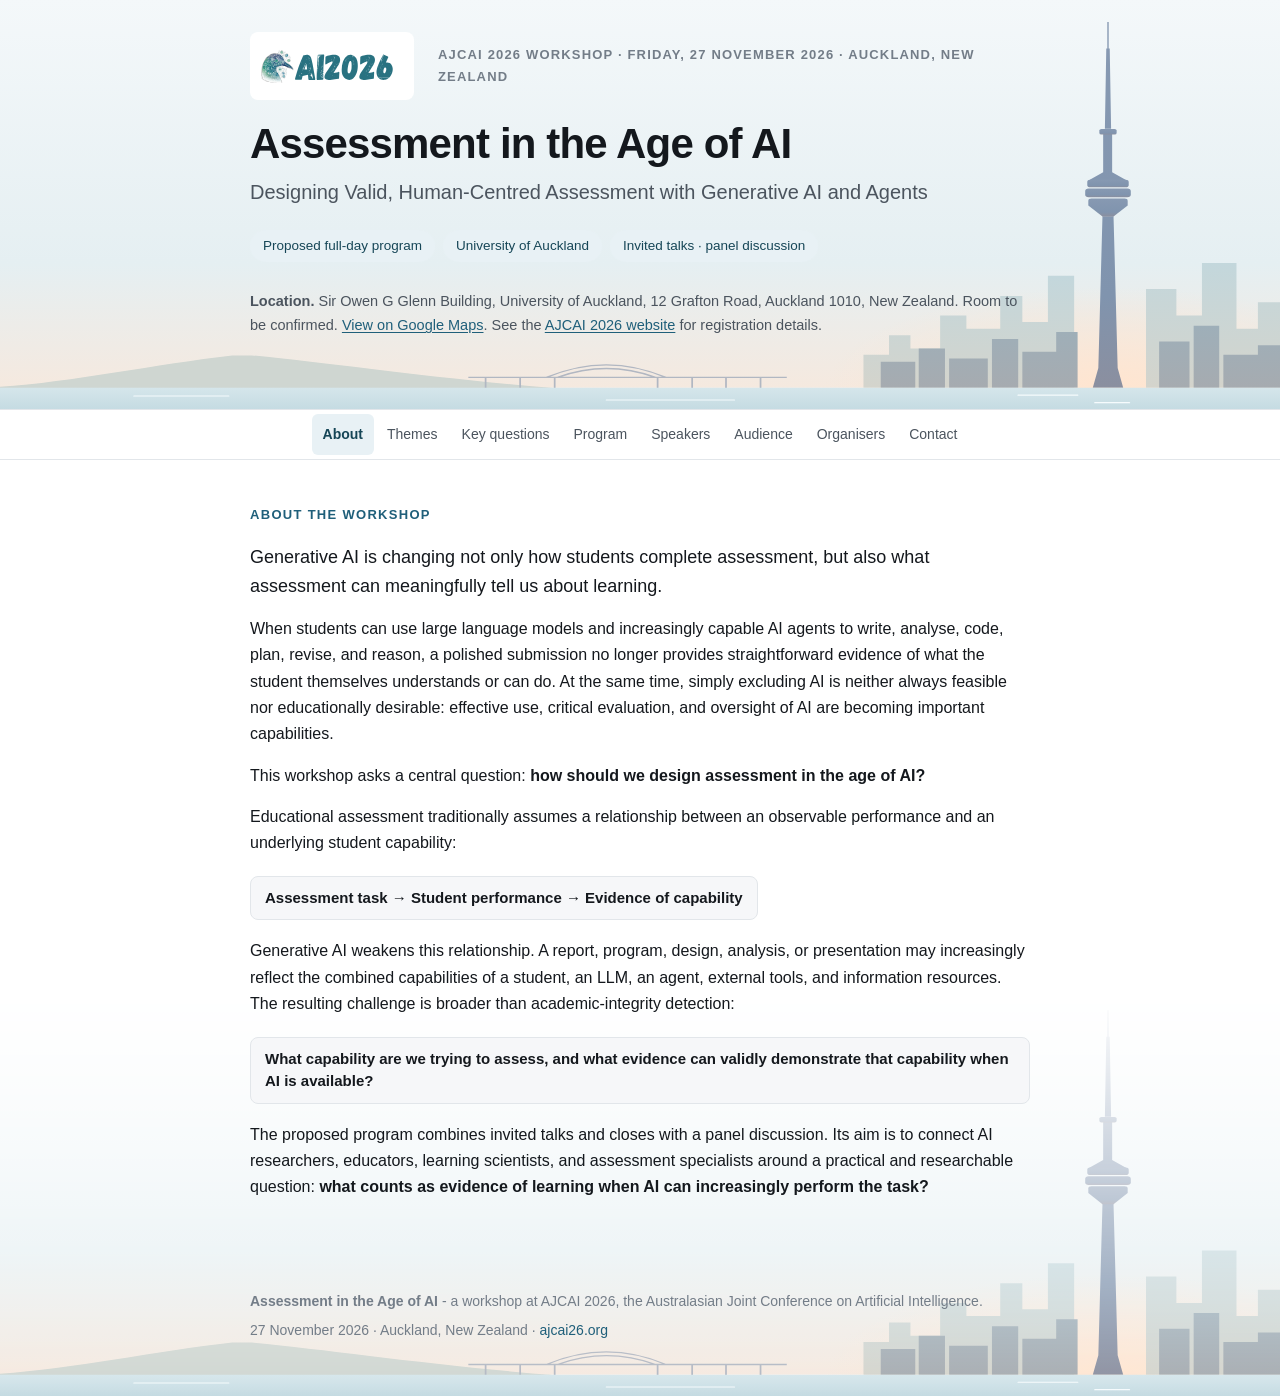
==== commit ec777c18: "Update AJCAI 2026 workshop website 1. Added the workshop date, Friday, 27 November 2026, and a Googl" ====
--- a/index.html
+++ b/index.html
@@ -3,10 +3,10 @@
 <head>
 <meta charset="utf-8">
 <meta name="viewport" content="width=device-width, initial-scale=1, viewport-fit=cover">
-<title>Assessment in the Age of AI — AJCAI 2026 Workshop</title>
-<meta name="description" content="Half-day workshop at AJCAI 2026, Auckland: designing valid, human-centred assessment with generative AI and agents.">
-<meta property="og:title" content="Assessment in the Age of AI — AJCAI 2026 Workshop">
-<meta property="og:description" content="Half-day workshop at AJCAI 2026, Auckland, New Zealand. What counts as evidence of learning when AI can perform the task?">
+<title>Assessment in the Age of AI - AJCAI 2026 Workshop</title>
+<meta name="description" content="Workshop at AJCAI 2026, Auckland: designing valid, human-centred assessment with generative AI and agents.">
+<meta property="og:title" content="Assessment in the Age of AI - AJCAI 2026 Workshop">
+<meta property="og:description" content="Workshop at AJCAI 2026, Auckland, New Zealand. What counts as evidence of learning when AI can perform the task?">
 <meta property="og:type" content="website">
 <link rel="stylesheet" href="./styles.css">
 <script src="./legacy-links.js" defer></script>
@@ -14,18 +14,25 @@
 <body>
 <a class="skip-link" href="#main-content">Skip to content</a>
 
-<header class="hero">
+<header class="hero about-hero">
   <div class="wrap">
-    <p class="eyebrow">AJCAI 2026 Workshop · Auckland, New Zealand</p>
+    <div class="about-masthead">
+      <a class="about-logo" href="https://ajcai26.org/">
+        <img src="./images/ajcai-2026-logo.svg" width="797" height="331" alt="AJCAI 2026 conference website">
+      </a>
+      <p class="eyebrow">AJCAI 2026 Workshop · <time datetime="2026-11-27">Friday, 27 November 2026</time> · Auckland, New Zealand</p>
+    </div>
     <h1>Assessment in the Age of AI</h1>
     <p class="subtitle">Designing Valid, Human-Centred Assessment with Generative AI and Agents</p>
     <ul class="facts">
-      <li>Half-day workshop</li>
-      <li>AJCAI 2026 · 27–30 November 2026</li>
-      <li>Auckland</li>
+      <li>Proposed full-day program</li>
+      <li>University of Auckland</li>
       <li>Invited talks · panel discussion</li>
     </ul>
-    <p class="hero-note">Workshop date and room within the conference programme to be confirmed. See the <a href="https://ajcai26.org/">AJCAI 2026 website</a> for registration and venue details.</p>
+    <p class="hero-note"><strong>Location.</strong> Sir Owen G Glenn Building, University of Auckland, 12 Grafton Road, Auckland 1010, New Zealand. Room to be confirmed.
+      <a href="https://www.google.com/maps/search/?api=1&amp;query=Sir+Owen+G+Glenn+Building%2C+12+Grafton+Road%2C+Auckland+1010%2C+New+Zealand">View on Google Maps</a>.
+      See the <a href="https://ajcai26.org/">AJCAI 2026 website</a> for registration details.
+    </p>
   </div>
 </header>
 
@@ -54,16 +61,16 @@
     <p class="chain">Assessment task → Student performance → Evidence of capability</p>
     <p>Generative AI weakens this relationship. A report, program, design, analysis, or presentation may increasingly reflect the combined capabilities of a student, an LLM, an agent, external tools, and information resources. The resulting challenge is broader than academic-integrity detection:</p>
     <p class="chain">What capability are we trying to assess, and what evidence can validly demonstrate that capability when AI is available?</p>
-    <p>The half-day program combines invited talks, assessment case studies, a technical forum, and a scenario-based panel. Its aim is to connect AI researchers, educators, learning scientists, and assessment specialists around a practical and researchable question: <strong>what counts as evidence of learning when AI can increasingly perform the task?</strong></p>
+    <p>The proposed program combines invited talks and closes with a panel discussion. Its aim is to connect AI researchers, educators, learning scientists, and assessment specialists around a practical and researchable question: <strong>what counts as evidence of learning when AI can increasingly perform the task?</strong></p>
   </div>
 </section>
 
 </main>
 
-<footer>
+<footer class="skyline-footer">
   <div class="wrap">
-    <p><strong>Assessment in the Age of AI</strong> — a workshop at AJCAI 2026, the Australasian Joint Conference on Artificial Intelligence.</p>
-    <p>27–30 November 2026 · Auckland, New Zealand · <a href="https://ajcai26.org/">ajcai26.org</a></p>
+    <p><strong>Assessment in the Age of AI</strong> - a workshop at AJCAI 2026, the Australasian Joint Conference on Artificial Intelligence.</p>
+    <p>27 November 2026 · Auckland, New Zealand · <a href="https://ajcai26.org/">ajcai26.org</a></p>
   </div>
 </footer>
 
--- a/styles.css
+++ b/styles.css
@@ -27,6 +27,7 @@
   html{scroll-behavior:smooth;scroll-padding-top:70px}
   body{
     margin:0;
+    isolation:isolate;
     background:var(--bg);
     color:var(--ink);
     font:16px/1.65 -apple-system,BlinkMacSystemFont,"Segoe UI",Inter,Roboto,Helvetica,Arial,sans-serif;
@@ -60,6 +61,59 @@
     border-radius:999px;padding:5px 13px;font-size:13.5px;font-weight:500;
   }
   .hero-note{font-size:14.5px;color:var(--ink-faint);margin:0}
+
+  /* ---------- Page skyline ---------- */
+  .about-hero,.skyline-footer{
+    --auckland-skyline:url("./images/auckland-skyline.svg");
+    --skyline-height:clamp(360px,32vw,480px);
+    position:relative;
+  }
+  .about-hero::before,.skyline-footer::before{
+    content:"";
+    position:absolute;
+    inset:auto 0 0;
+    z-index:-1;
+    height:var(--skyline-height);
+    background:var(--auckland-skyline) right bottom / max(640px,100%) 100% no-repeat;
+    pointer-events:none;
+  }
+  header.about-hero{
+    min-height:var(--skyline-height);
+    isolation:isolate;
+    padding-top:calc(32px + env(safe-area-inset-top,0px));
+    padding-bottom:68px;
+  }
+  .about-masthead{
+    display:flex;
+    align-items:center;
+    gap:clamp(12px,2vw,24px);
+    margin-bottom:20px;
+  }
+  .about-masthead .eyebrow{margin:0}
+  .about-logo{
+    flex:none;
+    padding:4px 10px;
+    border-radius:8px;
+    background:#fff;
+  }
+  .about-logo img{display:block;width:clamp(96px,18vw,144px);height:auto}
+  .about-hero .hero-note{color:var(--ink-soft)}
+  .about-hero .hero-note a{text-decoration:underline;text-underline-offset:2px}
+  .skyline-footer{
+    min-height:calc(var(--skyline-height) / 3);
+  }
+  .skyline-footer::before{
+    mask-image:linear-gradient(to top,#000,transparent);
+  }
+  @media (max-width:700px){
+    .about-hero::before{opacity:.65}
+  }
+  @media (prefers-color-scheme:dark){
+    .about-hero::before,.skyline-footer::before{
+      filter:invert(1) hue-rotate(180deg) brightness(.6);
+      opacity:.58;
+    }
+  }
 
   /* ---------- nav ---------- */
   nav{
@@ -121,9 +175,15 @@
     font-size:12px;letter-spacing:.07em;text-transform:uppercase;
     color:var(--ink-faint);font-weight:600;border-bottom:2px solid var(--rule);
   }
+  #program thead th{background:var(--accent-soft);color:var(--accent-ink);font-weight:700}
   td.time{white-space:nowrap;font-variant-numeric:tabular-nums;color:var(--ink-soft);width:1%}
   td .sess{font-weight:650}
-  tr.brk td{color:var(--ink-faint);font-style:italic}
+  tr.brk td{
+    background:var(--accent-soft);color:var(--accent-ink);font-weight:650;
+    background:color-mix(in srgb,var(--accent-soft) 50%,var(--bg));
+    border-top:1px solid var(--rule);
+  }
+  tr.brk .time{border-left:3px solid var(--accent);padding-left:9px}
   .tbd{
     display:inline-block;font-size:11.5px;letter-spacing:.05em;text-transform:uppercase;
     background:var(--accent-soft);color:var(--accent-ink);border-radius:4px;
@@ -132,15 +192,29 @@
 
   /* ---------- people roster ---------- */
   .roster{margin:0 0 4px;padding:0;list-style:none}
-  .roster li{margin:0 0 20px}
+  .roster li{
+    display:grid;grid-template-columns:clamp(64px,18vw,96px) minmax(0,1fr);
+    align-items:start;gap:clamp(12px,3vw,20px);margin:0 0 24px;
+  }
   .roster li:last-child{margin-bottom:0}
+  .roster .portrait{
+    display:block;width:100%;height:auto;aspect-ratio:6/7;object-fit:cover;
+    border-radius:8px;background:var(--bg-alt);
+  }
+  .roster .portrait-square{aspect-ratio:1/1}
   .roster .name{
     font-size:17px;font-weight:650;letter-spacing:-.01em;margin:0;line-height:1.35;
-  }
-  .roster .name a{color:var(--accent)}
+    color:var(--ink);text-transform:none;
+  }
   .roster .role{font-size:15px;color:var(--ink);margin:2px 0 0;line-height:1.4}
   .roster .affil{font-size:15px;color:var(--ink-faint);margin:1px 0 0;line-height:1.4}
   .roster .talk{font-size:14.5px;color:var(--ink-soft);font-style:italic;margin:5px 0 0;line-height:1.45}
+  .roster .talk-title{font-size:16px;font-weight:700;font-style:normal;color:var(--accent)}
+  .roster .bio,.roster .talk-details{
+    font-size:15px;color:var(--ink-soft);margin:8px 0 0;
+  }
+  .talk-details summary{color:var(--accent);cursor:pointer;font-weight:650}
+  .talk-details p{margin:6px 0 0}
 
   /* ---------- contact ---------- */
   .contact-box{
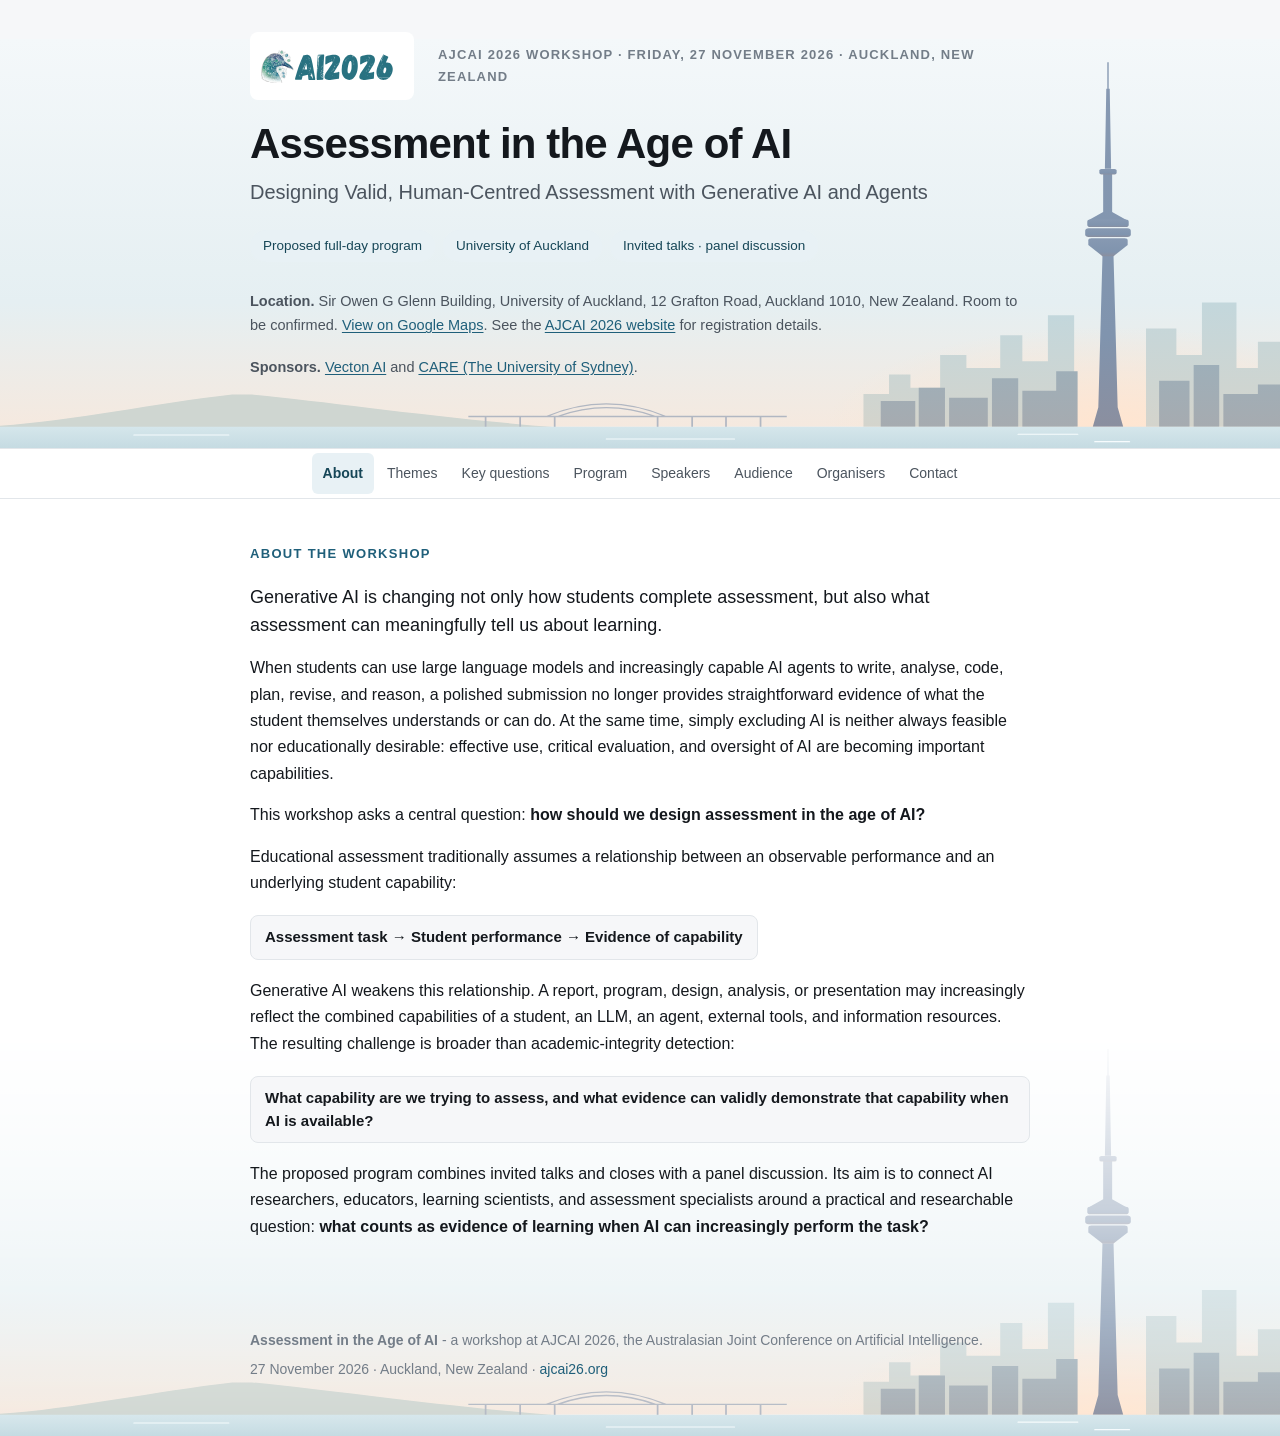
==== commit 4ae90602: "Add sponsor links below About page location" ====
--- a/index.html
+++ b/index.html
@@ -8,7 +8,7 @@
 <meta property="og:title" content="Assessment in the Age of AI - AJCAI 2026 Workshop">
 <meta property="og:description" content="Workshop at AJCAI 2026, Auckland, New Zealand. What counts as evidence of learning when AI can perform the task?">
 <meta property="og:type" content="website">
-<link rel="stylesheet" href="./styles.css">
+<link rel="stylesheet" href="./styles.css?v=about-sponsors-20261106">
 <script src="./legacy-links.js" defer></script>
 </head>
 <body>
@@ -33,6 +33,7 @@
       <a href="https://www.google.com/maps/search/?api=1&amp;query=Sir+Owen+G+Glenn+Building%2C+12+Grafton+Road%2C+Auckland+1010%2C+New+Zealand">View on Google Maps</a>.
       See the <a href="https://ajcai26.org/">AJCAI 2026 website</a> for registration details.
     </p>
+    <p class="hero-note hero-sponsors"><strong>Sponsors.</strong> <a href="https://vectonai.com/">Vecton AI</a> and <a href="https://www.sydney.edu.au/engineering/our-research/research-centres-and-institutes/centre-applied-research-engineering-computing-education.html">CARE (The University of Sydney)</a>.</p>
   </div>
 </header>
 
--- a/styles.css
+++ b/styles.css
@@ -99,6 +99,7 @@
   .about-logo img{display:block;width:clamp(96px,18vw,144px);height:auto}
   .about-hero .hero-note{color:var(--ink-soft)}
   .about-hero .hero-note a{text-decoration:underline;text-underline-offset:2px}
+  .about-hero .hero-sponsors{margin-top:18px}
   .skyline-footer{
     min-height:calc(var(--skyline-height) / 3);
   }
@@ -190,6 +191,21 @@
     padding:2px 6px;font-weight:650;vertical-align:1px;margin-left:6px;
   }
 
+  /* ---------- program sponsors ---------- */
+  .program-sponsors{margin-top:36px;padding-top:28px;border-top:1px solid var(--rule)}
+  .sponsor-grid{
+    display:grid;grid-template-columns:repeat(2,minmax(0,1fr));gap:24px;
+    margin:0;padding:0;list-style:none;
+  }
+  .sponsor-card{margin:0;padding:24px;border:1px solid var(--rule);border-radius:10px;background:var(--bg)}
+  .sponsor-card h3{font-size:22px;margin:0 0 16px}
+  .sponsor-card p{font-size:15px;margin:0 0 10px;overflow-wrap:anywhere}
+  .sponsor-card p:last-child{margin-bottom:0}
+  .sponsor-logo{display:block;width:278px;max-width:100%;height:auto;border-radius:6px}
+  @media (max-width:600px){
+    .sponsor-grid{grid-template-columns:minmax(0,1fr)}
+  }
+
   /* ---------- people roster ---------- */
   .roster{margin:0 0 4px;padding:0;list-style:none}
   .roster li{
@@ -215,6 +231,17 @@
   }
   .talk-details summary{color:var(--accent);cursor:pointer;font-weight:650}
   .talk-details p{margin:6px 0 0}
+
+  /* Keep organisers in paired rows, with portraits above text on small screens. */
+  .organiser-roster{
+    display:grid;grid-template-columns:repeat(2,minmax(0,1fr));gap:28px 32px;
+  }
+  .organiser-roster > li{margin:0;align-content:start}
+  @media (max-width:600px){
+    .organiser-roster{column-gap:24px}
+    .organiser-roster > li{grid-template-columns:minmax(0,1fr);gap:12px}
+    .organiser-roster .portrait{width:80px}
+  }
 
   /* ---------- contact ---------- */
   .contact-box{
